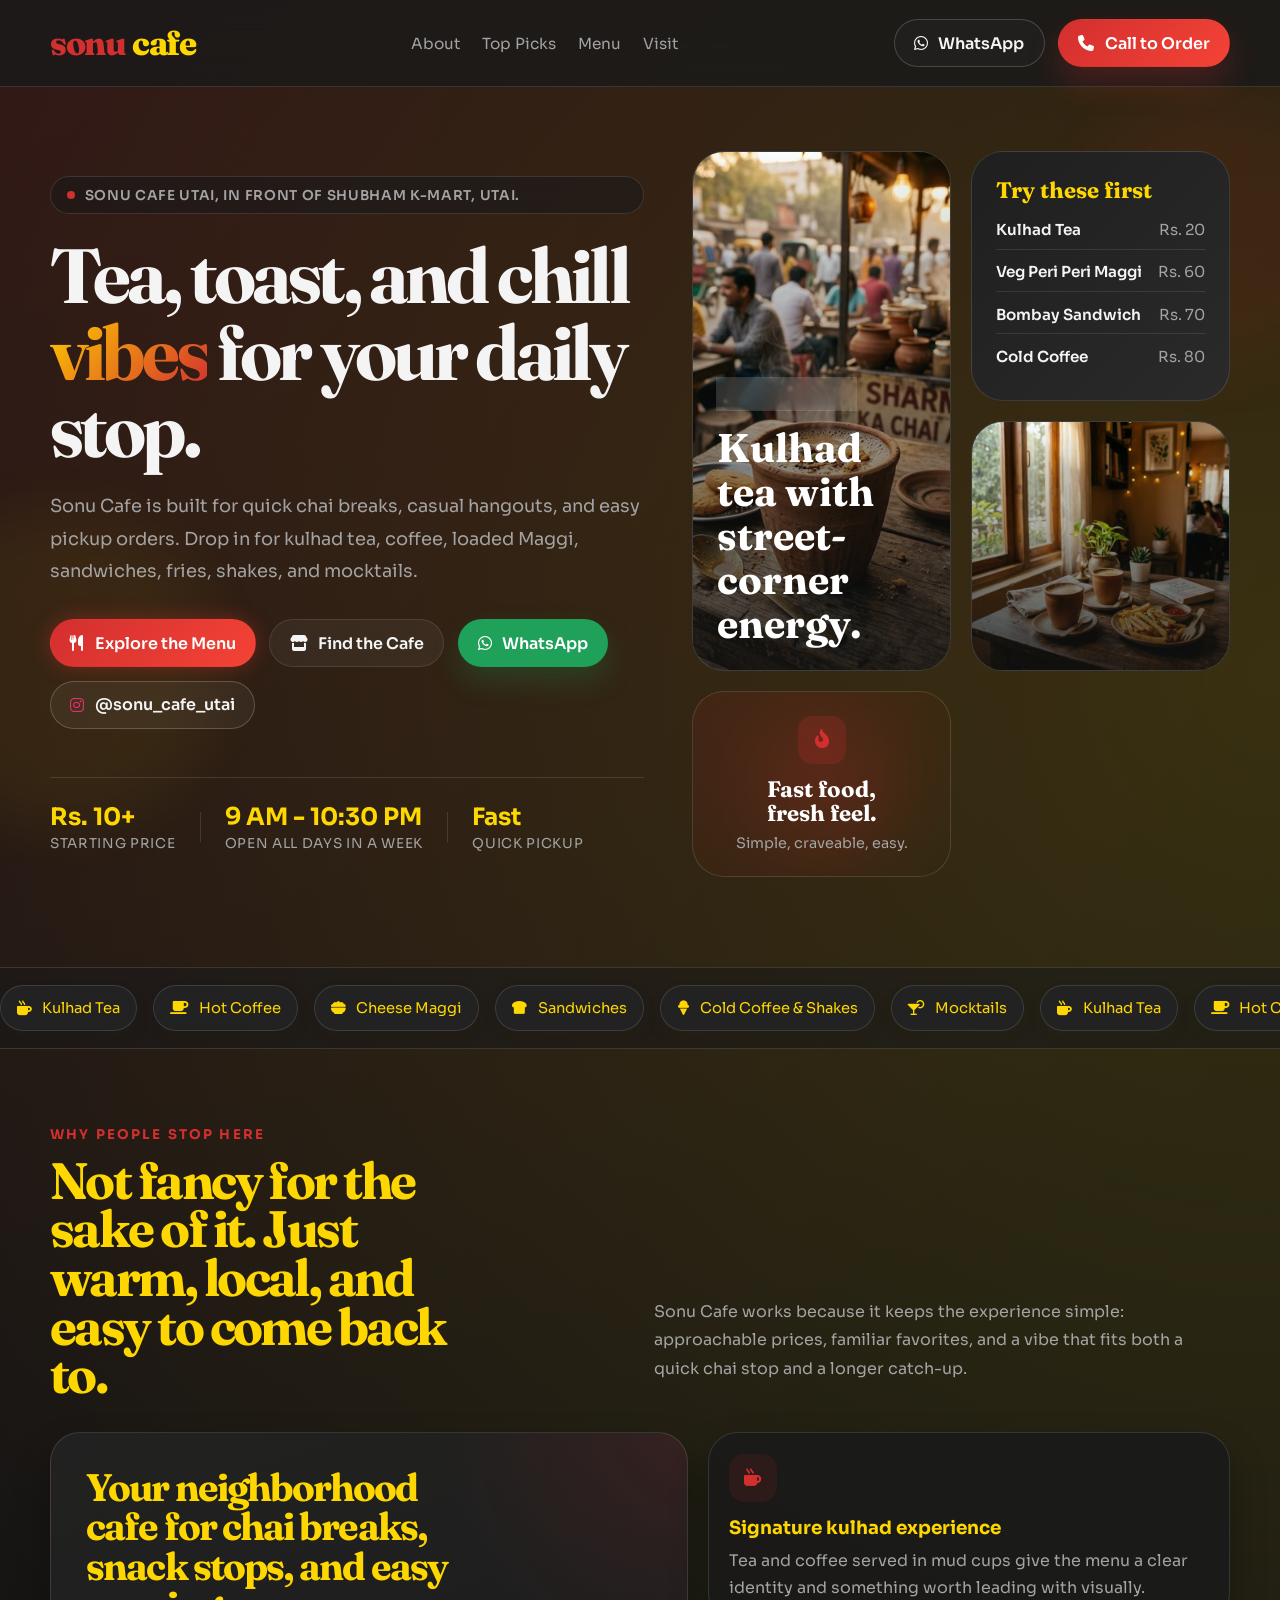
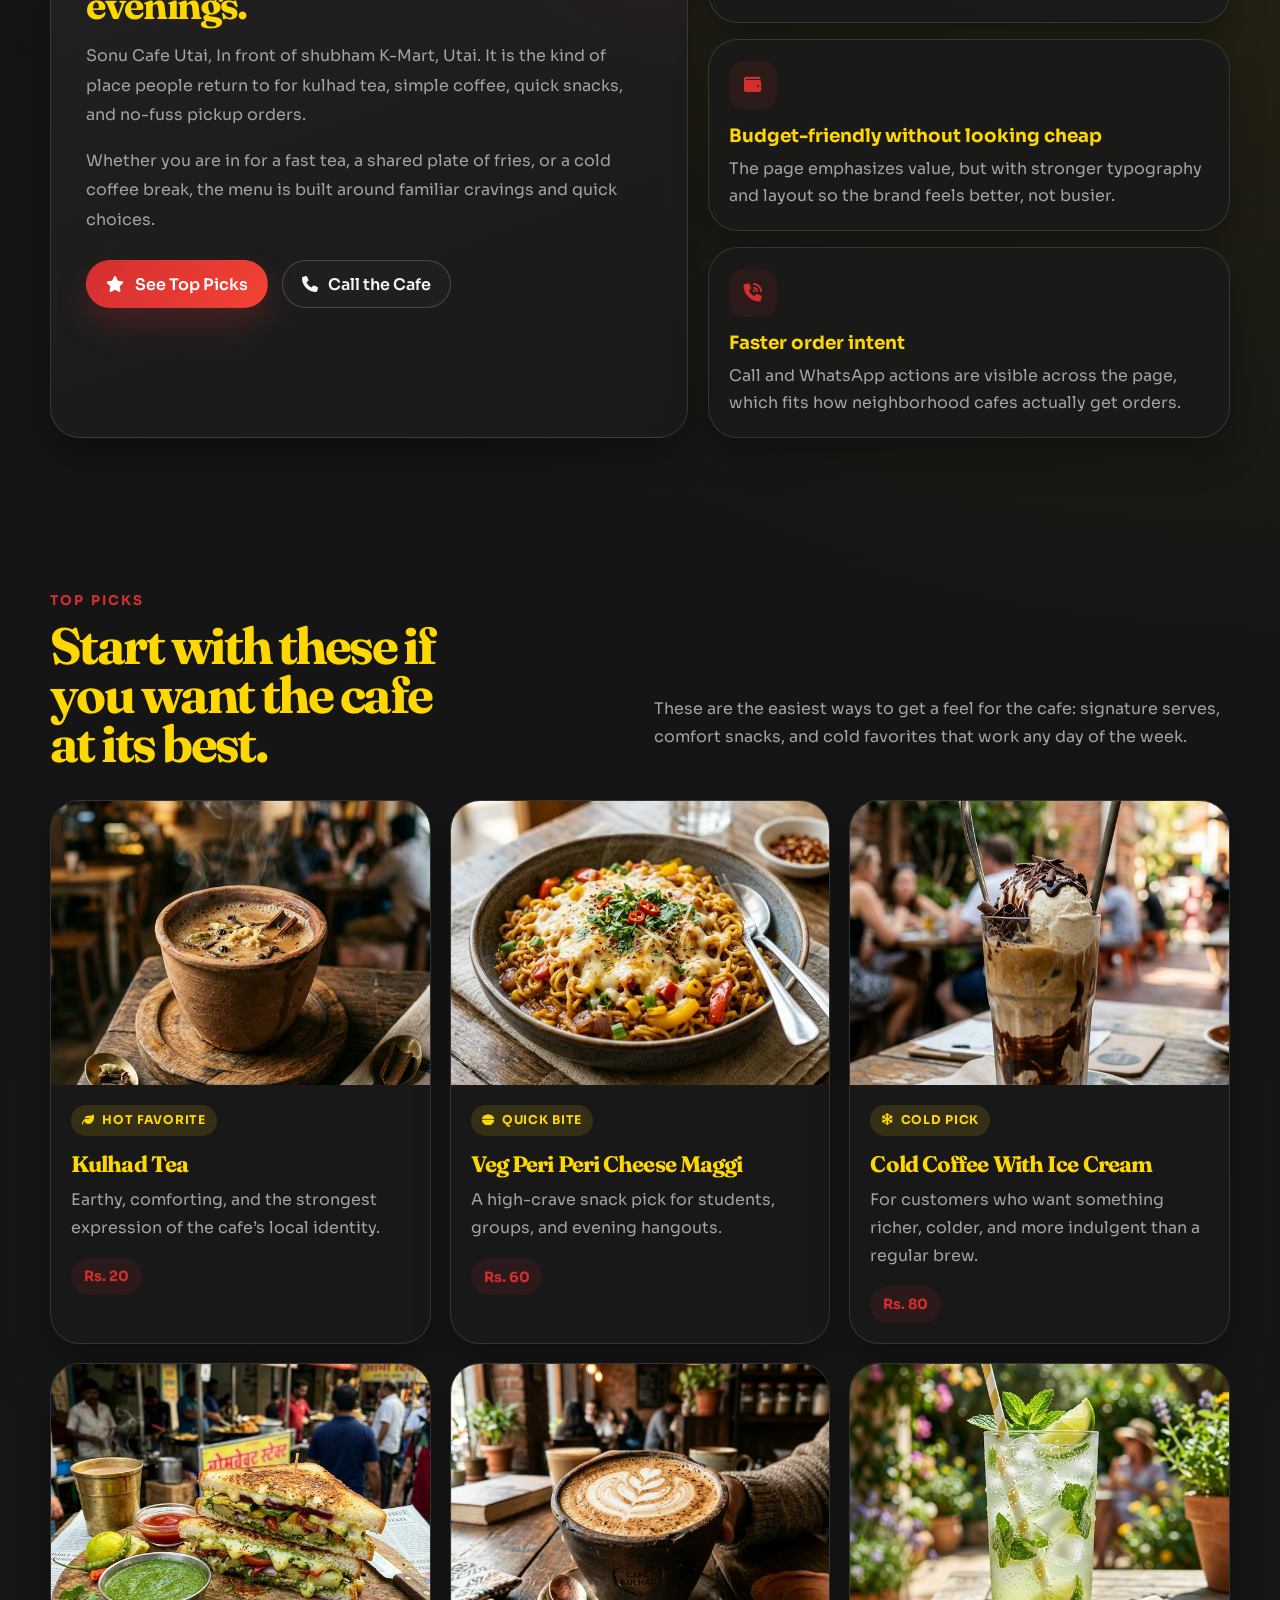
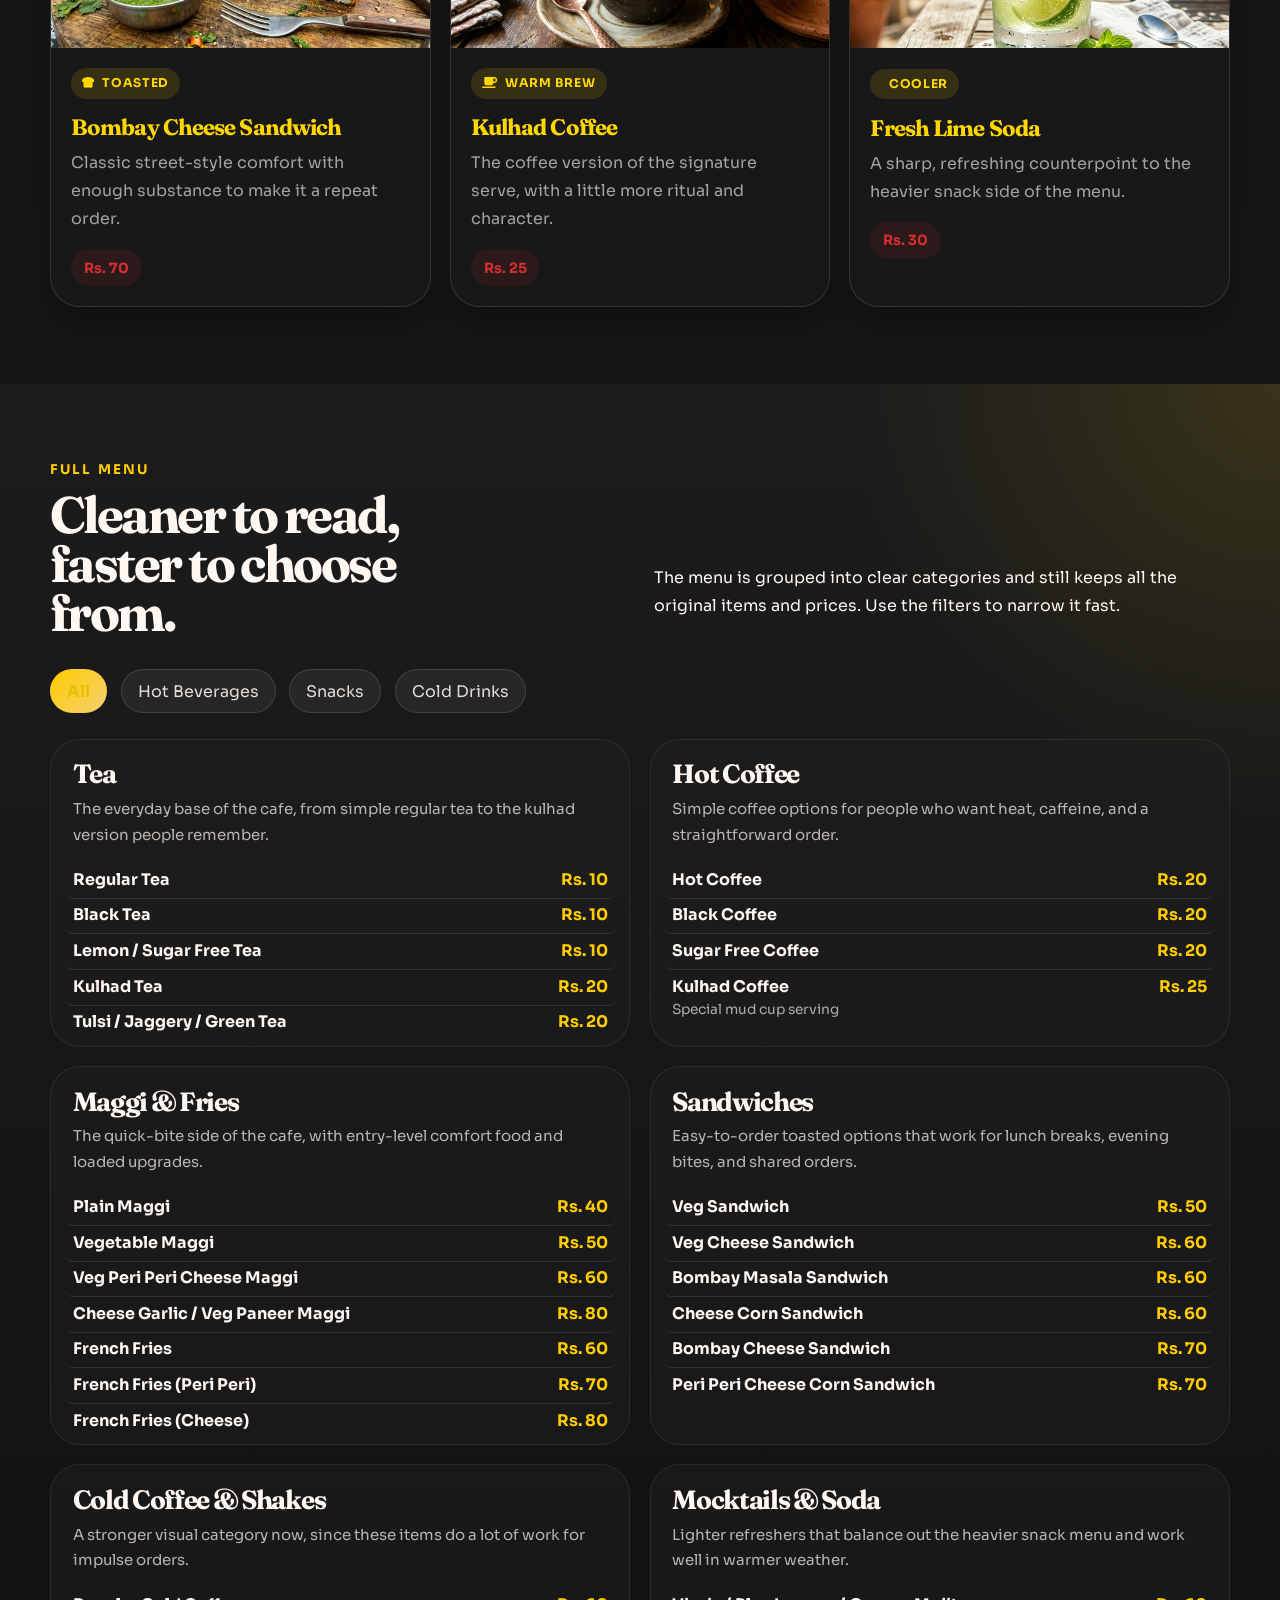
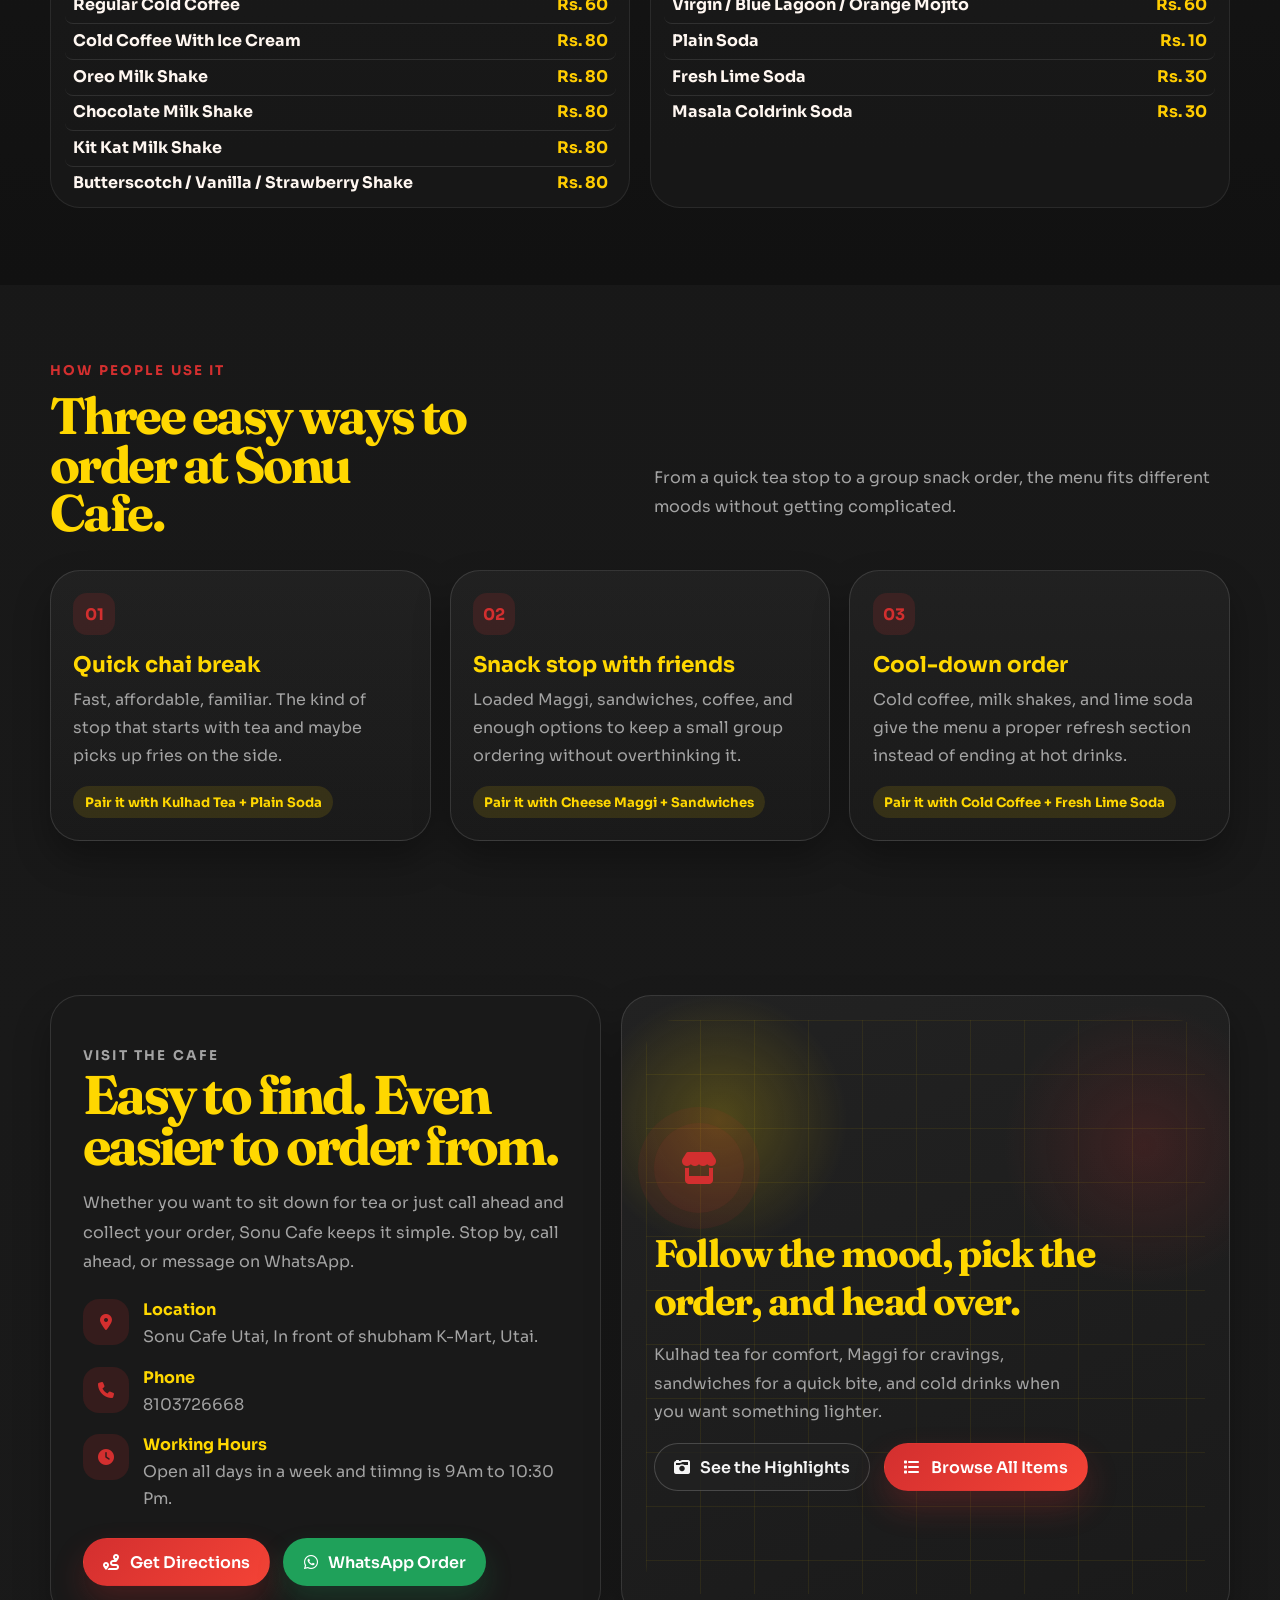
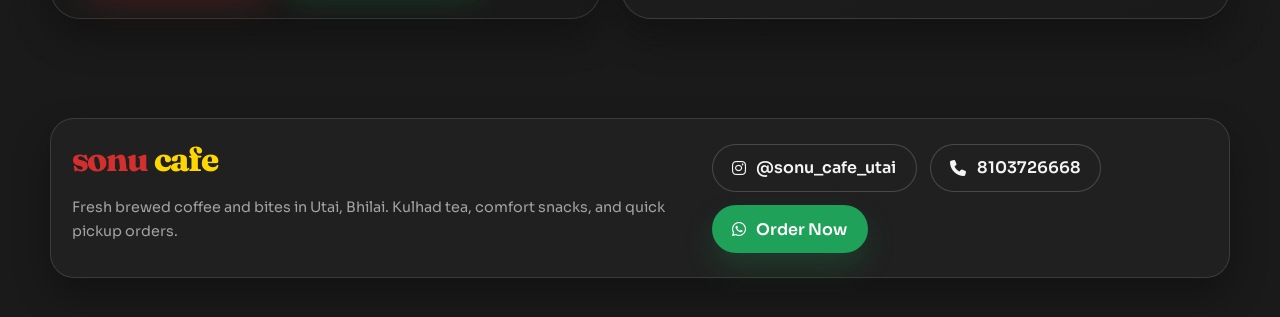
==== index.html @ d339d45e "Add files via upload" ====
<!DOCTYPE html>
<html lang="en">

<head>
    <meta charset="UTF-8">
    <meta name="viewport" content="width=device-width, initial-scale=1.0">
    <title>Sonu Cafe | Kulhad Tea, Coffee & Bites in Utai, Bhilai</title>
    <meta name="description"
        content="Sonu Cafe is a colorful local hangout in Utai, Bhilai for kulhad tea, coffee, Maggi, sandwiches, fries, shakes, mocktails, and quick pickup orders.">
    <link rel="preconnect" href="https://fonts.googleapis.com">
    <link rel="preconnect" href="https://fonts.gstatic.com" crossorigin>
    <link rel="stylesheet" href="https://cdnjs.cloudflare.com/ajax/libs/font-awesome/6.4.0/css/all.min.css">
    <link
        href="https://fonts.googleapis.com/css2?family=Fraunces:wght@600;700;800&family=Sora:wght@400;500;600;700&display=swap"
        rel="stylesheet">
    <link rel="stylesheet" href="style.css">
</head>

<body>
    <header class="site-header">
        <div class="container header-row">
            <a href="#home" class="brand" aria-label="Sonu Cafe home">
                <span class="brand-mark">sonu</span><span class="brand-accent">cafe</span>
            </a>

            <nav class="desktop-nav" aria-label="Primary">
                <a href="#about">About</a>
                <a href="#favorites">Top Picks</a>
                <a href="#menu">Menu</a>
                <a href="#visit">Visit</a>
            </nav>

            <div class="header-actions">
                <a class="button button-secondary"
                    href="https://wa.me/918103726668?text=Hello%20Sonu%20Cafe!%20I%20would%20like%20to%20order..."
                    target="_blank" rel="noopener noreferrer">
                    <i class="fa-brands fa-whatsapp"></i> WhatsApp
                </a>
                <a class="button button-primary" href="tel:+918103726668">
                    <i class="fa-solid fa-phone"></i> Call to Order
                </a>
            </div>

            <button class="menu-toggle" id="menu-toggle" type="button" aria-expanded="false" aria-controls="mobile-menu"
                aria-label="Toggle navigation">
                <i class="fa-solid fa-bars"></i>
            </button>
        </div>

        <div class="container mobile-menu" id="mobile-menu" hidden>
            <div class="mobile-menu-panel">
                <nav aria-label="Mobile">
                    <a href="#about">About</a>
                    <a href="#favorites">Top Picks</a>
                    <a href="#menu">Menu</a>
                    <a href="#visit">Visit</a>
                    <a href="https://instagram.com/sonu_cafe_utai" target="_blank" rel="noopener noreferrer"><i class="fa-brands fa-instagram"></i> @sonu_cafe_utai</a>
                    <a href="https://wa.me/918103726668?text=Hello%20Sonu%20Cafe!%20I%20would%20like%20to%20order..."
                        target="_blank" rel="noopener noreferrer">Order on WhatsApp</a>
                    <a href="tel:+918103726668">Call 8103726668</a>
                </nav>
            </div>
        </div>
    </header>

    <main id="home">
        <section class="hero">
            <div class="container hero-grid">
                <div class="hero-content" data-reveal>
                    <div class="hero-badge">
                        <span class="pulse-dot"></span>
                        Sonu Cafe Utai, In front of shubham K-Mart, Utai.
                    </div>
                    <h1 class="hero-title">Tea, toast, and chill <span class="text-gradient">vibes</span> for your daily stop.</h1>
                    <p class="lead">
                        Sonu Cafe is built for quick chai breaks, casual hangouts, and easy pickup orders. Drop in for
                        kulhad tea, coffee, loaded Maggi, sandwiches, fries, shakes, and mocktails.
                    </p>

                    <div class="hero-actions">
                        <a class="button button-glow button-primary" href="#menu">
                            <i class="fa-solid fa-utensils"></i> Explore the Menu
                        </a>
                        <a class="button button-glass" href="#visit">
                            <i class="fa-solid fa-store"></i> Find the Cafe
                        </a>
                        <a class="button button-whatsapp"
                            href="https://wa.me/918103726668?text=Hello%20Sonu%20Cafe!%20I%20would%20like%20to%20order..."
                            target="_blank" rel="noopener noreferrer">
                            <i class="fa-brands fa-whatsapp"></i> WhatsApp
                        </a>
                        <a class="button button-glass" style="border-color: rgba(255,255,255,0.2)"
                            href="https://instagram.com/sonu_cafe_utai"
                            target="_blank" rel="noopener noreferrer">
                            <i class="fa-brands fa-instagram" style="color: #E1306C"></i> @sonu_cafe_utai
                        </a>
                    </div>

                    <div class="hero-stats">
                        <div class="stat-item">
                            <strong class="stat-value">Rs. 10+</strong>
                            <span class="stat-label">Starting Price</span>
                        </div>
                        <div class="stat-divider"></div>
                        <div class="stat-item">
                            <strong class="stat-value">9 AM - 10:30 PM</strong>
                            <span class="stat-label">Open all days in a week</span>
                        </div>
                        <div class="stat-divider"></div>
                        <div class="stat-item">
                            <strong class="stat-value">Fast</strong>
                            <span class="stat-label">Quick Pickup</span>
                        </div>
                    </div>
                </div>

                <div class="hero-bento" data-reveal>
                    <article class="bento-card bento-main">
                        <div class="bento-bg" style="background-image: url('images/hero-kulhad-tea.png');"></div>
                        <div class="bento-overlay"></div>
                        <div class="bento-content">
                            <div class="glass-pill">
                                <i class="fa-solid fa-mug-hot"></i> Signature
                            </div>
                            <h2>Kulhad tea with street-corner energy.</h2>
                        </div>
                    </article>

                    <article class="bento-card bento-list">
                        <h3>Try these first</h3>
                        <ul class="sleek-list">
                            <li><strong>Kulhad Tea</strong><span>Rs. 20</span></li>
                            <li><strong>Veg Peri Peri Maggi</strong><span>Rs. 60</span></li>
                            <li><strong>Bombay Sandwich</strong><span>Rs. 70</span></li>
                            <li><strong>Cold Coffee</strong><span>Rs. 80</span></li>
                        </ul>
                    </article>
                    
                    <article class="bento-card bento-photo">
                        <div class="bento-bg" style="background-image: url('images/hero-mini-photo.png');"></div>
                        <div class="bento-overlay"></div>
                    </article>

                    <article class="bento-card bento-spotlight">
                        <div class="spotlight-blur"></div>
                        <span class="spotlight-icon-new"><i class="fa-solid fa-fire-flame-curved"></i></span>
                        <h3>Fast food,<br>fresh feel.</h3>
                        <p>Simple, craveable, easy.</p>
                    </article>
                </div>
            </div>
        </section>

        <section class="ticker" aria-label="Menu highlights">
            <div class="ticker-track">
                <span class="ticker-chip"><i class="fa-solid fa-mug-hot"></i> Kulhad Tea</span>
                <span class="ticker-chip"><i class="fa-solid fa-mug-saucer"></i> Hot Coffee</span>
                <span class="ticker-chip"><i class="fa-solid fa-bowl-food"></i> Cheese Maggi</span>
                <span class="ticker-chip"><i class="fa-solid fa-bread-slice"></i> Sandwiches</span>
                <span class="ticker-chip"><i class="fa-solid fa-ice-cream"></i> Cold Coffee & Shakes</span>
                <span class="ticker-chip"><i class="fa-solid fa-martini-glass-citrus"></i> Mocktails</span>
                <span class="ticker-chip"><i class="fa-solid fa-mug-hot"></i> Kulhad Tea</span>
                <span class="ticker-chip"><i class="fa-solid fa-mug-saucer"></i> Hot Coffee</span>
                <span class="ticker-chip"><i class="fa-solid fa-bowl-food"></i> Cheese Maggi</span>
                <span class="ticker-chip"><i class="fa-solid fa-bread-slice"></i> Sandwiches</span>
                <span class="ticker-chip"><i class="fa-solid fa-ice-cream"></i> Cold Coffee & Shakes</span>
                <span class="ticker-chip"><i class="fa-solid fa-martini-glass-citrus"></i> Mocktails</span>
            </div>
        </section>

        <section class="section" id="about">
            <div class="container">
                <div class="section-head" data-reveal>
                    <div>
                        <p class="section-kicker">Why People Stop Here</p>
                        <h2 class="section-title">Not fancy for the sake of it. Just warm, local, and easy to come back
                            to.</h2>
                    </div>
                    <p class="section-copy">
                        Sonu Cafe works because it keeps the experience simple: approachable prices, familiar favorites,
                        and a vibe that fits both a quick chai stop and a longer catch-up.
                    </p>
                </div>

                <div class="story-grid">
                    <article class="story-panel" data-reveal>
                        <h3>Your neighborhood cafe for chai breaks, snack stops, and easy evenings.</h3>
                        <p>
                            Sonu Cafe Utai, In front of shubham K-Mart, Utai. It is
                            the kind of place people return to for kulhad tea, simple coffee, quick snacks, and no-fuss
                            pickup orders.
                        </p>
                        <p>
                            Whether you are in for a fast tea, a shared plate of fries, or a cold coffee break, the menu
                            is built around familiar cravings and quick choices.
                        </p>
                        <div class="story-actions">
                            <a class="button button-primary" href="#favorites">
                                <i class="fa-solid fa-star"></i> See Top Picks
                            </a>
                            <a class="button button-secondary" href="tel:+918103726668">
                                <i class="fa-solid fa-phone"></i> Call the Cafe
                            </a>
                        </div>
                    </article>

                    <div class="features-grid">
                        <article class="feature-tile" data-reveal>
                            <i class="fa-solid fa-mug-hot"></i>
                            <h3>Signature kulhad experience</h3>
                            <p>Tea and coffee served in mud cups give the menu a clear identity and something worth
                                leading with visually.</p>
                        </article>
                        <article class="feature-tile" data-reveal>
                            <i class="fa-solid fa-wallet"></i>
                            <h3>Budget-friendly without looking cheap</h3>
                            <p>The page emphasizes value, but with stronger typography and layout so the brand feels
                                better, not busier.</p>
                        </article>
                        <article class="feature-tile" data-reveal>
                            <i class="fa-solid fa-phone-volume"></i>
                            <h3>Faster order intent</h3>
                            <p>Call and WhatsApp actions are visible across the page, which fits how neighborhood cafes
                                actually get orders.</p>
                        </article>
                    </div>
                </div>
            </div>
        </section>

        <section class="section" id="favorites">
            <div class="container">
                <div class="section-head" data-reveal>
                    <div>
                        <p class="section-kicker">Top Picks</p>
                        <h2 class="section-title">Start with these if you want the cafe at its best.</h2>
                    </div>
                    <p class="section-copy">
                        These are the easiest ways to get a feel for the cafe: signature serves, comfort snacks, and
                        cold favorites that work any day of the week.
                    </p>
                </div>

                <div class="signature-grid">
                    <article class="featured-item" data-reveal>
                        <div class="featured-media" style="background-image: url('images/kulhad-tea.png');"></div>
                        <div class="featured-body">
                            <span class="featured-tag"><i class="fa-solid fa-leaf"></i> Hot Favorite</span>
                            <h3>Kulhad Tea</h3>
                            <p>Earthy, comforting, and the strongest expression of the cafe’s local identity.</p>
                            <span class="featured-price">Rs. 20</span>
                        </div>
                    </article>

                    <article class="featured-item" data-reveal>
                        <div class="featured-media" style="background-image: url('images/cheese-maggi.png');"></div>
                        <div class="featured-body">
                            <span class="featured-tag"><i class="fa-solid fa-bowl-food"></i> Quick Bite</span>
                            <h3>Veg Peri Peri Cheese Maggi</h3>
                            <p>A high-crave snack pick for students, groups, and evening hangouts.</p>
                            <span class="featured-price">Rs. 60</span>
                        </div>
                    </article>

                    <article class="featured-item" data-reveal>
                        <div class="featured-media" style="background-image: url('images/cold-coffee.png');"></div>
                        <div class="featured-body">
                            <span class="featured-tag"><i class="fa-solid fa-snowflake"></i> Cold Pick</span>
                            <h3>Cold Coffee With Ice Cream</h3>
                            <p>For customers who want something richer, colder, and more indulgent than a regular brew.
                            </p>
                            <span class="featured-price">Rs. 80</span>
                        </div>
                    </article>

                    <article class="featured-item" data-reveal>
                        <div class="featured-media" style="background-image: url('images/bombay-sandwich.png');">
                        </div>
                        <div class="featured-body">
                            <span class="featured-tag"><i class="fa-solid fa-bread-slice"></i> Toasted</span>
                            <h3>Bombay Cheese Sandwich</h3>
                            <p>Classic street-style comfort with enough substance to make it a repeat order.</p>
                            <span class="featured-price">Rs. 70</span>
                        </div>
                    </article>

                    <article class="featured-item" data-reveal>
                        <div class="featured-media" style="background-image: url('images/kulhad-coffee.png');"></div>
                        <div class="featured-body">
                            <span class="featured-tag"><i class="fa-solid fa-mug-saucer"></i> Warm Brew</span>
                            <h3>Kulhad Coffee</h3>
                            <p>The coffee version of the signature serve, with a little more ritual and character.</p>
                            <span class="featured-price">Rs. 25</span>
                        </div>
                    </article>

                    <article class="featured-item" data-reveal>
                        <div class="featured-media" style="background-image: url('images/fresh-lime-soda.png');"></div>
                        <div class="featured-body">
                            <span class="featured-tag"><i class="fa-solid fa-citrus"></i> Cooler</span>
                            <h3>Fresh Lime Soda</h3>
                            <p>A sharp, refreshing counterpoint to the heavier snack side of the menu.</p>
                            <span class="featured-price">Rs. 30</span>
                        </div>
                    </article>
                </div>
            </div>
        </section>

        <section class="section menu-section" id="menu">
            <div class="container">
                <div class="section-head" data-reveal>
                    <div>
                        <p class="section-kicker">Full Menu</p>
                        <h2 class="section-title">Cleaner to read, faster to choose from.</h2>
                    </div>
                    <p class="section-copy">
                        The menu is grouped into clear categories and still keeps all the original items and prices. Use
                        the filters to narrow it fast.
                    </p>
                </div>

                <div class="filter-row" id="menu-filters" data-reveal>
                    <button class="filter-button is-active" data-filter="all" type="button"
                        aria-pressed="true">All</button>
                    <button class="filter-button" data-filter="hot-beverages" type="button" aria-pressed="false">Hot
                        Beverages</button>
                    <button class="filter-button" data-filter="snacks" type="button"
                        aria-pressed="false">Snacks</button>
                    <button class="filter-button" data-filter="cold-beverages" type="button" aria-pressed="false">Cold
                        Drinks</button>
                </div>

                <div class="menu-grid">
                    <article class="menu-category" data-category="hot-beverages" data-reveal>
                        <h3>Tea</h3>
                        <p class="category-note">The everyday base of the cafe, from simple regular tea to the kulhad
                            version people remember.</p>
                        <ul class="menu-list">
                            <li><span class="menu-item-copy"><strong>Regular Tea</strong></span><em>Rs. 10</em></li>
                            <li><span class="menu-item-copy"><strong>Black Tea</strong></span><em>Rs. 10</em></li>
                            <li><span class="menu-item-copy"><strong>Lemon / Sugar Free Tea</strong></span><em>Rs.
                                    10</em></li>
                            <li><span class="menu-item-copy"><strong>Kulhad Tea</strong></span><em>Rs. 20</em></li>
                            <li><span class="menu-item-copy"><strong>Tulsi / Jaggery / Green Tea</strong></span><em>Rs.
                                    20</em></li>
                        </ul>
                    </article>

                    <article class="menu-category" data-category="hot-beverages" data-reveal>
                        <h3>Hot Coffee</h3>
                        <p class="category-note">Simple coffee options for people who want heat, caffeine, and a
                            straightforward order.</p>
                        <ul class="menu-list">
                            <li><span class="menu-item-copy"><strong>Hot Coffee</strong></span><em>Rs. 20</em></li>
                            <li><span class="menu-item-copy"><strong>Black Coffee</strong></span><em>Rs. 20</em></li>
                            <li><span class="menu-item-copy"><strong>Sugar Free Coffee</strong></span><em>Rs. 20</em>
                            </li>
                            <li>
                                <span class="menu-item-copy">
                                    <strong>Kulhad Coffee</strong>
                                    <span>Special mud cup serving</span>
                                </span>
                                <em>Rs. 25</em>
                            </li>
                        </ul>
                    </article>

                    <article class="menu-category" data-category="snacks" data-reveal>
                        <h3>Maggi & Fries</h3>
                        <p class="category-note">The quick-bite side of the cafe, with entry-level comfort food and
                            loaded upgrades.</p>
                        <ul class="menu-list">
                            <li><span class="menu-item-copy"><strong>Plain Maggi</strong></span><em>Rs. 40</em></li>
                            <li><span class="menu-item-copy"><strong>Vegetable Maggi</strong></span><em>Rs. 50</em></li>
                            <li><span class="menu-item-copy"><strong>Veg Peri Peri Cheese Maggi</strong></span><em>Rs.
                                    60</em></li>
                            <li><span class="menu-item-copy"><strong>Cheese Garlic / Veg Paneer
                                        Maggi</strong></span><em>Rs. 80</em></li>
                            <li><span class="menu-item-copy"><strong>French Fries</strong></span><em>Rs. 60</em></li>
                            <li><span class="menu-item-copy"><strong>French Fries (Peri Peri)</strong></span><em>Rs.
                                    70</em></li>
                            <li><span class="menu-item-copy"><strong>French Fries (Cheese)</strong></span><em>Rs.
                                    80</em></li>
                        </ul>
                    </article>

                    <article class="menu-category" data-category="snacks" data-reveal>
                        <h3>Sandwiches</h3>
                        <p class="category-note">Easy-to-order toasted options that work for lunch breaks, evening
                            bites, and shared orders.</p>
                        <ul class="menu-list">
                            <li><span class="menu-item-copy"><strong>Veg Sandwich</strong></span><em>Rs. 50</em></li>
                            <li><span class="menu-item-copy"><strong>Veg Cheese Sandwich</strong></span><em>Rs. 60</em>
                            </li>
                            <li><span class="menu-item-copy"><strong>Bombay Masala Sandwich</strong></span><em>Rs.
                                    60</em></li>
                            <li><span class="menu-item-copy"><strong>Cheese Corn Sandwich</strong></span><em>Rs. 60</em>
                            </li>
                            <li><span class="menu-item-copy"><strong>Bombay Cheese Sandwich</strong></span><em>Rs.
                                    70</em></li>
                            <li><span class="menu-item-copy"><strong>Peri Peri Cheese Corn
                                        Sandwich</strong></span><em>Rs. 70</em></li>
                        </ul>
                    </article>

                    <article class="menu-category" data-category="cold-beverages" data-reveal>
                        <h3>Cold Coffee & Shakes</h3>
                        <p class="category-note">A stronger visual category now, since these items do a lot of work for
                            impulse orders.</p>
                        <ul class="menu-list">
                            <li><span class="menu-item-copy"><strong>Regular Cold Coffee</strong></span><em>Rs. 60</em>
                            </li>
                            <li><span class="menu-item-copy"><strong>Cold Coffee With Ice Cream</strong></span><em>Rs.
                                    80</em></li>
                            <li><span class="menu-item-copy"><strong>Oreo Milk Shake</strong></span><em>Rs. 80</em></li>
                            <li><span class="menu-item-copy"><strong>Chocolate Milk Shake</strong></span><em>Rs. 80</em>
                            </li>
                            <li><span class="menu-item-copy"><strong>Kit Kat Milk Shake</strong></span><em>Rs. 80</em>
                            </li>
                            <li><span class="menu-item-copy"><strong>Butterscotch / Vanilla / Strawberry
                                        Shake</strong></span><em>Rs. 80</em></li>
                        </ul>
                    </article>

                    <article class="menu-category" data-category="cold-beverages" data-reveal>
                        <h3>Mocktails & Soda</h3>
                        <p class="category-note">Lighter refreshers that balance out the heavier snack menu and work
                            well in warmer weather.</p>
                        <ul class="menu-list">
                            <li><span class="menu-item-copy"><strong>Virgin / Blue Lagoon / Orange
                                        Mojito</strong></span><em>Rs. 60</em></li>
                            <li><span class="menu-item-copy"><strong>Plain Soda</strong></span><em>Rs. 10</em></li>
                            <li><span class="menu-item-copy"><strong>Fresh Lime Soda</strong></span><em>Rs. 30</em></li>
                            <li><span class="menu-item-copy"><strong>Masala Coldrink Soda</strong></span><em>Rs. 30</em>
                            </li>
                        </ul>
                    </article>
                </div>
            </div>
        </section>

        <section class="section">
            <div class="container">
                <div class="section-head" data-reveal>
                    <div>
                        <p class="section-kicker">How People Use It</p>
                        <h2 class="section-title">Three easy ways to order at Sonu Cafe.</h2>
                    </div>
                    <p class="section-copy">
                        From a quick tea stop to a group snack order, the menu fits different moods without getting
                        complicated.
                    </p>
                </div>

                <div class="moods-grid">
                    <article class="mood-card" data-reveal>
                        <span class="mood-number">01</span>
                        <h3>Quick chai break</h3>
                        <p>Fast, affordable, familiar. The kind of stop that starts with tea and maybe picks up fries on
                            the side.</p>
                        <span class="mood-pairing">Pair it with Kulhad Tea + Plain Soda</span>
                    </article>

                    <article class="mood-card" data-reveal>
                        <span class="mood-number">02</span>
                        <h3>Snack stop with friends</h3>
                        <p>Loaded Maggi, sandwiches, coffee, and enough options to keep a small group ordering without
                            overthinking it.</p>
                        <span class="mood-pairing">Pair it with Cheese Maggi + Sandwiches</span>
                    </article>

                    <article class="mood-card" data-reveal>
                        <span class="mood-number">03</span>
                        <h3>Cool-down order</h3>
                        <p>Cold coffee, milk shakes, and lime soda give the menu a proper refresh section instead of
                            ending at hot drinks.</p>
                        <span class="mood-pairing">Pair it with Cold Coffee + Fresh Lime Soda</span>
                    </article>
                </div>
            </div>
        </section>

        <section class="section" id="visit">
            <div class="container visit-grid">
                <article class="visit-card" data-reveal>
                    <p class="section-kicker">Visit the Cafe</p>
                    <h2 class="visit-title">Easy to find. Even easier to order from.</h2>
                    <p>
                        Whether you want to sit down for tea or just call ahead and collect your order, Sonu Cafe keeps
                        it simple. Stop by, call ahead, or message on WhatsApp.
                    </p>

                    <ul class="visit-list">
                        <li>
                            <i class="fa-solid fa-location-dot"></i>
                            <div>
                                <strong>Location</strong>
                                <span>Sonu Cafe Utai, In front of shubham K-Mart, Utai.</span>
                            </div>
                        </li>
                        <li>
                            <i class="fa-solid fa-phone"></i>
                            <div>
                                <strong>Phone</strong>
                                <span><a href="tel:+918103726668">8103726668</a></span>
                            </div>
                        </li>
                        <li>
                            <i class="fa-solid fa-clock"></i>
                            <div>
                                <strong>Working Hours</strong>
                                <span>Open all days in a week and tiimng is 9Am to 10:30 Pm.</span>
                            </div>
                        </li>
                    </ul>

                    <div class="hero-actions" style="margin-top: 1.6rem;">
                        <a class="button button-primary" href="https://maps.google.com/?q=Shubham+K+Mart+Utai+Bhilai"
                            target="_blank" rel="noopener noreferrer">
                            <i class="fa-solid fa-route"></i> Get Directions
                        </a>
                        <a class="button button-whatsapp"
                            href="https://wa.me/918103726668?text=Hello%20Sonu%20Cafe!%20I%20would%20like%20to%20order..."
                            target="_blank" rel="noopener noreferrer">
                            <i class="fa-brands fa-whatsapp"></i> WhatsApp Order
                        </a>
                    </div>
                </article>

                <article class="map-card" data-reveal>
                    <div class="map-card-inner">
                        <span class="map-dot"><i class="fa-solid fa-store"></i></span>
                        <h3>Follow the mood, pick the order, and head over.</h3>
                        <p>
                            Kulhad tea for comfort, Maggi for cravings, sandwiches for a quick bite, and cold drinks
                            when you want something lighter.
                        </p>
                        <div class="footer-actions">
                            <a class="button button-secondary" href="#favorites">
                                <i class="fa-solid fa-camera-retro"></i> See the Highlights
                            </a>
                            <a class="button button-primary" href="#menu">
                                <i class="fa-solid fa-list"></i> Browse All Items
                            </a>
                        </div>
                    </div>
                </article>
            </div>
        </section>
    </main>

    <footer>
        <div class="container footer-bar">
            <div>
                <a href="#home" class="brand" aria-label="Back to top">
                    <span class="brand-mark">sonu</span><span class="brand-accent">cafe</span>
                </a>
                <p class="footer-copy">Fresh brewed coffee and bites in Utai, Bhilai. Kulhad tea, comfort snacks, and
                    quick pickup orders.</p>
            </div>
            <div class="footer-actions">
                <a class="button button-secondary" href="https://instagram.com/sonu_cafe_utai" target="_blank" rel="noopener noreferrer">
                    <i class="fa-brands fa-instagram"></i> @sonu_cafe_utai
                </a>
                <a class="button button-secondary" href="tel:+918103726668">
                    <i class="fa-solid fa-phone"></i> 8103726668
                </a>
                <a class="button button-whatsapp"
                    href="https://wa.me/918103726668?text=Hello%20Sonu%20Cafe!%20I%20would%20like%20to%20order..."
                    target="_blank" rel="noopener noreferrer">
                    <i class="fa-brands fa-whatsapp"></i> Order Now
                </a>
            </div>
        </div>
    </footer>

    <script>
        const menuToggle = document.getElementById("menu-toggle");
        const mobileMenu = document.getElementById("mobile-menu");
        const mobileLinks = mobileMenu.querySelectorAll("a");

        const setMenuState = (isOpen) => {
            mobileMenu.hidden = !isOpen;
            mobileMenu.classList.toggle("is-open", isOpen);
            menuToggle.setAttribute("aria-expanded", String(isOpen));
            menuToggle.innerHTML = isOpen
                ? '<i class="fa-solid fa-xmark"></i>'
                : '<i class="fa-solid fa-bars"></i>';
        };

        menuToggle.addEventListener("click", () => {
            const nextState = menuToggle.getAttribute("aria-expanded") !== "true";
            setMenuState(nextState);
        });

        mobileLinks.forEach((link) => {
            link.addEventListener("click", () => setMenuState(false));
        });

        const filterButtons = document.querySelectorAll(".filter-button");
        const categories = document.querySelectorAll(".menu-category");

        filterButtons.forEach((button) => {
            button.addEventListener("click", () => {
                const filter = button.dataset.filter;

                filterButtons.forEach((item) => {
                    const active = item === button;
                    item.classList.toggle("is-active", active);
                    item.setAttribute("aria-pressed", String(active));
                });

                categories.forEach((category) => {
                    const visible = filter === "all" || category.dataset.category === filter;
                    category.hidden = !visible;
                });
            });
        });

        const revealItems = document.querySelectorAll("[data-reveal]");

        if ("IntersectionObserver" in window) {
            const observer = new IntersectionObserver((entries) => {
                entries.forEach((entry) => {
                    if (entry.isIntersecting) {
                        entry.target.classList.add("is-visible");
                        observer.unobserve(entry.target);
                    }
                });
            }, {
                threshold: 0.14
            });

            revealItems.forEach((item) => observer.observe(item));
        } else {
            revealItems.forEach((item) => item.classList.add("is-visible"));
        }
    </script>
</body>

</html>
---- style.css ----
:root {
    --cream: #121212;
    --cream-strong: #1a1a1a;
    --paper: rgba(26, 26, 26, 0.88);
    --paper-strong: #222222;
    --ink: #f4f4f4;
    --muted: #a3a3a3;
    --coffee: #ffd700;
    --coffee-deep: #e5c100;
    --terracotta: #d32f2f;
    --tomato: #f44336;
    --saffron: #ffcc00;
    --olive: #ffd700;
    --olive-soft: #332b00;
    --line: rgba(255, 255, 255, 0.12);
    --line-strong: rgba(255, 255, 255, 0.18);
    --card-shadow: 0 24px 60px rgba(0, 0, 0, 0.5);
    --soft-shadow: 0 18px 36px rgba(0, 0, 0, 0.3);
    --max-width: 1180px;
    --transition: 180ms ease;
}

* {
    box-sizing: border-box;
}

html {
    scroll-behavior: smooth;
}

body {
    margin: 0;
    min-height: 100vh;
    font-family: "Sora", sans-serif;
    color: var(--ink);
    background:
        radial-gradient(circle at 0% 0%, rgba(211, 47, 47, 0.15), transparent 24%),
        radial-gradient(circle at 100% 10%, rgba(255, 215, 0, 0.15), transparent 26%),
        linear-gradient(180deg, #121212 0%, #151515 36%, #1a1a1a 100%);
}

body::before,
body::after {
    content: "";
    position: fixed;
    z-index: -1;
    border-radius: 999px;
    filter: blur(30px);
    opacity: 0.4;
    pointer-events: none;
}

body::before {
    width: 280px;
    height: 280px;
    top: 10%;
    right: -80px;
    background: rgba(211, 47, 47, 0.20);
}

body::after {
    width: 320px;
    height: 320px;
    bottom: 8%;
    left: -100px;
    background: rgba(255, 215, 0, 0.15);
}

img {
    display: block;
    max-width: 100%;
}

a {
    color: inherit;
    text-decoration: none;
}

button,
input {
    font: inherit;
}

button {
    cursor: pointer;
}

.container {
    width: min(var(--max-width), calc(100% - 2rem));
    margin: 0 auto;
}

.section {
    padding: clamp(4.5rem, 6vw, 7rem) 0;
}

.site-header {
    position: sticky;
    top: 0;
    z-index: 20;
    backdrop-filter: blur(16px);
    background: rgba(26, 26, 26, 0.82);
    border-bottom: 1px solid var(--line);
}

.header-row {
    display: flex;
    align-items: center;
    justify-content: space-between;
    gap: 1rem;
    min-height: 86px;
}

.brand {
    display: inline-flex;
    align-items: center;
    gap: 0.4rem;
    font-family: "Fraunces", serif;
    font-size: clamp(1.7rem, 3vw, 2.1rem);
    font-weight: 800;
    letter-spacing: -0.04em;
    transition: transform 300ms cubic-bezier(0.34, 1.56, 0.64, 1);
}

.brand:hover {
    transform: scale(1.04) rotate(-1deg);
}

.brand-mark {
    color: var(--terracotta);
}

.brand-accent {
    color: var(--olive);
}

.desktop-nav,
.header-actions,
.hero-actions,
.hero-facts,
.filter-row,
.footer-actions {
    display: flex;
    align-items: center;
    gap: 0.85rem;
    flex-wrap: wrap;
}

.desktop-nav {
    gap: 1.35rem;
}

.desktop-nav a,
.mobile-menu a {
    color: var(--muted);
    font-size: 0.96rem;
    transition: color var(--transition);
    position: relative;
    text-decoration: none;
}

.desktop-nav a::after {
    content: '';
    position: absolute;
    bottom: -4px;
    left: 0;
    width: 0%;
    height: 2px;
    background: var(--terracotta);
    transition: width 300ms cubic-bezier(0.25, 1, 0.5, 1);
    border-radius: 2px;
}

.desktop-nav a:hover::after {
    width: 100%;
}

.desktop-nav a:hover,
.mobile-menu a:hover {
    color: var(--ink);
}

.menu-toggle {
    display: none;
    width: 48px;
    height: 48px;
    align-items: center;
    justify-content: center;
    border-radius: 50%;
    border: 1px solid var(--line-strong);
    background: var(--paper-strong);
    color: var(--ink);
}

.button {
    display: inline-flex;
    align-items: center;
    justify-content: center;
    gap: 0.65rem;
    min-height: 48px;
    padding: 0 1.2rem;
    border-radius: 999px;
    border: 1px solid transparent;
    font-weight: 600;
    transition:
        transform var(--transition),
        background-color var(--transition),
        border-color var(--transition),
        color var(--transition),
        box-shadow var(--transition);
}

.button:hover {
    transform: translateY(-2px);
    box-shadow: 0 8px 24px rgba(66, 38, 25, 0.12);
}

.button-primary {
    background: linear-gradient(135deg, var(--terracotta), var(--tomato));
    color: #ffffff;
    box-shadow: 0 16px 32px rgba(211, 47, 47, 0.24);
    position: relative;
    overflow: hidden;
    z-index: 1;
}

.button-primary::before {
    content: '';
    position: absolute;
    top: 0;
    left: -100%;
    width: 100%;
    height: 100%;
    background: linear-gradient(90deg, transparent, rgba(255, 255, 255, 0.3), transparent);
    transition: left 500ms ease;
    z-index: -1;
}

.button-primary:hover::before {
    left: 100%;
}

.button-primary:hover {
    box-shadow: 0 20px 40px rgba(211, 47, 47, 0.35);
}

.button-secondary {
    background: rgba(34, 34, 34, 0.76);
    border-color: var(--line-strong);
    color: var(--ink);
}

.button-secondary:hover {
    background: #1a1a1a;
    border-color: var(--terracotta);
    color: var(--terracotta);
}

.button-whatsapp {
    background: #1fa15a;
    color: white;
    box-shadow: 0 14px 28px rgba(31, 161, 90, 0.22);
    position: relative;
    overflow: hidden;
    z-index: 1;
}

.button-whatsapp::before {
    content: '';
    position: absolute;
    top: 0;
    left: -100%;
    width: 100%;
    height: 100%;
    background: linear-gradient(90deg, transparent, rgba(255, 255, 255, 0.35), transparent);
    transition: left 500ms ease;
    z-index: -1;
}

.button-whatsapp:hover::before {
    left: 100%;
}

.button-whatsapp:hover {
    box-shadow: 0 18px 36px rgba(31, 161, 90, 0.35);
}

.mobile-menu {
    display: none;
    padding: 0 0 1.2rem;
}

.mobile-menu.is-open {
    display: block;
}

.mobile-menu-panel {
    background: var(--paper);
    border: 1px solid var(--line);
    border-radius: 24px;
    box-shadow: var(--soft-shadow);
    padding: 1rem;
}

.mobile-menu nav {
    display: grid;
    gap: 0.9rem;
}

.hero {
    padding: clamp(3rem, 5vw, 4rem) 0 clamp(4rem, 7vw, 6.5rem);
}

.hero-grid {
    display: grid;
    grid-template-columns: minmax(0, 1.05fr) minmax(320px, 0.95fr);
    gap: clamp(1.5rem, 4vw, 3rem);
    align-items: center;
}

/* Hero Content Styles */
.hero-content {
    display: flex;
    flex-direction: column;
    justify-content: center;
}
.hero-badge {
    display: inline-flex;
    align-items: center;
    gap: 0.6rem;
    margin-bottom: 1.5rem;
    padding: 0.6rem 1rem;
    border-radius: 999px;
    background: rgba(26, 26, 26, 0.6);
    border: 1px solid var(--line);
    color: var(--muted);
    font-size: 0.85rem;
    font-weight: 600;
    text-transform: uppercase;
    letter-spacing: 0.05em;
    backdrop-filter: blur(8px);
}
.pulse-dot {
    width: 8px;
    height: 8px;
    background-color: var(--terracotta);
    border-radius: 50%;
    box-shadow: 0 0 0 0 rgba(211, 47, 47, 0.7);
    animation: pulse 2s infinite;
}
@keyframes pulse {
    0% { transform: scale(0.95); box-shadow: 0 0 0 0 rgba(211, 47, 47, 0.7); }
    70% { transform: scale(1); box-shadow: 0 0 0 10px rgba(211, 47, 47, 0); }
    100% { transform: scale(0.95); box-shadow: 0 0 0 0 rgba(211, 47, 47, 0); }
}

.section-title,
.menu-category h3,
.visit-title {
    margin: 0;
    font-family: "Fraunces", serif;
    letter-spacing: -0.05em;
    line-height: 0.95;
}

.hero-title {
    margin: 0;
    font-family: "Fraunces", serif;
    letter-spacing: -0.05em;
    line-height: 1;
    font-size: clamp(2.8rem, 6vw, 5.2rem);
    color: var(--ink);
}
.text-gradient {
    background: linear-gradient(135deg, var(--saffron), var(--terracotta));
    -webkit-background-clip: text;
    background-clip: text;
    -webkit-text-fill-color: transparent;
    display: inline-block;
}

.hero p.lead {
    max-width: 56ch;
    margin: 1.35rem 0 0;
    color: var(--muted);
    font-size: clamp(1rem, 2vw, 1.12rem);
    line-height: 1.8;
}

.hero-actions {
    margin-top: 2rem;
}

.button-glow {
    box-shadow: 0 0 20px rgba(211, 47, 47, 0.4);
}
.button-glow:hover {
    box-shadow: 0 0 30px rgba(211, 47, 47, 0.6);
}
.button-glass {
    background: rgba(255, 255, 255, 0.05);
    border: 1px solid rgba(255, 255, 255, 0.1);
    color: var(--ink);
    backdrop-filter: blur(10px);
}
.button-glass:hover {
    background: rgba(255, 255, 255, 0.1);
    border-color: var(--olive);
    color: var(--olive);
}

.hero-stats {
    display: flex;
    align-items: center;
    gap: 1.5rem;
    margin-top: 3rem;
    padding-top: 1.5rem;
    border-top: 1px solid var(--line);
    flex-wrap: wrap;
}
.stat-divider {
    width: 1px;
    height: 30px;
    background: var(--line);
}
.stat-item {
    display: flex;
    flex-direction: column;
    gap: 0.2rem;
}
.stat-value {
    color: var(--coffee);
    font-size: 1.5rem;
    font-weight: 700;
}
.stat-label {
    color: var(--muted);
    font-size: 0.85rem;
    text-transform: uppercase;
    letter-spacing: 0.05em;
}

/* Bento Grid System */
.hero-bento {
    display: grid;
    grid-template-columns: repeat(2, 1fr);
    grid-template-rows: repeat(2, 1fr);
    gap: 1.25rem;
    min-height: 640px;
    position: relative;
    z-index: 1;
}

.bento-card {
    position: relative;
    border-radius: 32px;
    overflow: hidden;
    background: var(--paper-strong);
    border: 1px solid var(--line);
    display: flex;
    flex-direction: column;
    justify-content: flex-end;
    padding: 1.5rem;
    transition: transform 350ms cubic-bezier(0.16, 1, 0.3, 1), box-shadow 350ms ease, border-color 350ms ease;
}

.bento-card:hover {
    transform: translateY(-6px);
    box-shadow: 0 24px 48px rgba(0, 0, 0, 0.4);
    border-color: rgba(255, 215, 0, 0.3);
    z-index: 5;
}

.bento-bg {
    position: absolute;
    inset: 0;
    background-size: cover;
    background-position: center;
    z-index: 0;
    transition: transform 500ms ease;
}

.bento-overlay {
    position: absolute;
    inset: 0;
    background: linear-gradient(180deg, rgba(18, 18, 18, 0) 0%, rgba(18, 18, 18, 0.8) 100%);
    z-index: 1;
}

.bento-content {
    position: relative;
    z-index: 2;
}

.bento-main {
    grid-column: span 1;
    grid-row: span 2;
    min-height: 100%;
}

.bento-main:hover .bento-bg {
    transform: scale(1.05);
}

.bento-main h2 {
    font-family: "Fraunces", serif;
    font-size: clamp(2rem, 4vw, 2.5rem);
    line-height: 1.1;
    margin: 0.5rem 0 0;
    color: white;
}

.glass-pill {
    display: inline-flex;
    align-items: center;
    gap: 0.5rem;
    padding: 0.45rem 1rem;
    border-radius: 999px;
    background: rgba(255, 255, 255, 0.15);
    backdrop-filter: blur(12px);
    border: 1px solid rgba(255, 255, 255, 0.2);
    font-size: 0.8rem;
    font-weight: 600;
    color: white;
    text-transform: uppercase;
    letter-spacing: 0.05em;
    margin-bottom: 0.5rem;
}
.glass-pill i {
    color: var(--saffron);
}

.bento-list {
    background: linear-gradient(135deg, #1f1f1f, #2a2a2a);
    padding: 1.5rem;
    justify-content: flex-start;
}
.bento-list h3 {
    font-family: "Fraunces", serif;
    font-size: 1.4rem;
    color: var(--coffee);
    margin: 0 0 1rem;
}
.sleek-list {
    list-style: none;
    padding: 0;
    margin: 0;
    display: flex;
    flex-direction: column;
    gap: 0.8rem;
}
.sleek-list li {
    display: flex;
    justify-content: space-between;
    align-items: center;
    padding-bottom: 0.6rem;
    border-bottom: 1px solid rgba(255, 255, 255, 0.1);
    font-size: 0.95rem;
}
.sleek-list li:last-child {
    border-bottom: none;
    padding-bottom: 0;
}
.sleek-list strong {
    color: var(--ink);
    font-weight: 600;
}
.sleek-list span {
    color: var(--muted);
}

.bento-photo {
    min-height: 250px;
}
.bento-photo:hover .bento-bg {
    transform: scale(1.05);
}

.bento-spotlight {
    justify-content: center;
    align-items: center;
    text-align: center;
    background: linear-gradient(135deg, rgba(211, 47, 47, 0.1), rgba(0, 0, 0, 0));
}
.spotlight-blur {
    position: absolute;
    width: 150px;
    height: 150px;
    background: rgba(211, 47, 47, 0.2);
    filter: blur(40px);
    border-radius: 50%;
    z-index: 0;
}
.spotlight-icon-new {
    position: relative;
    z-index: 1;
    width: 48px;
    height: 48px;
    display: inline-flex;
    align-items: center;
    justify-content: center;
    border-radius: 14px;
    background: rgba(211, 47, 47, 0.2);
    color: var(--terracotta);
    font-size: 1.2rem;
    margin-bottom: 0.8rem;
    transition: transform 400ms cubic-bezier(0.34, 1.56, 0.64, 1);
}
.bento-spotlight:hover .spotlight-icon-new {
    transform: scale(1.15) rotate(-5deg);
}
.bento-spotlight h3 {
    position: relative;
    z-index: 1;
    font-family: "Fraunces", serif;
    font-size: 1.4rem;
    color: white;
    margin: 0 0 0.5rem;
    line-height: 1.1;
}
.bento-spotlight p {
    position: relative;
    z-index: 1;
    color: var(--muted);
    margin: 0;
    font-size: 0.9rem;
}


.ticker {
    padding: 1.1rem 0;
    border-top: 1px solid var(--line);
    border-bottom: 1px solid var(--line);
    background: rgba(26, 26, 26, 0.58);
    overflow: hidden;
}

.ticker-track {
    display: flex;
    gap: 1rem;
    min-width: max-content;
    animation: marquee 20s linear infinite;
}

.ticker:hover .ticker-track {
    animation-play-state: paused;
}

.ticker-chip {
    display: inline-flex;
    align-items: center;
    gap: 0.65rem;
    padding: 0.8rem 1rem;
    border-radius: 999px;
    background: var(--paper-strong);
    border: 1px solid var(--line);
    color: var(--coffee);
    font-size: 0.92rem;
    white-space: nowrap;
    box-shadow: 0 8px 20px rgba(66, 38, 25, 0.05);
    transition: transform 300ms cubic-bezier(0.16, 1, 0.3, 1), box-shadow 300ms ease, border-color 300ms ease, background-color 300ms ease;
    cursor: default;
}

.ticker-chip:hover {
    transform: scale(1.08) translateY(-3px);
    box-shadow: 0 16px 32px rgba(255, 215, 0, 0.12);
    border-color: var(--olive);
    background: #1a1a1a;
    color: var(--olive);
    z-index: 10;
}

@keyframes marquee {
    from { transform: translateX(0); }
    to { transform: translateX(-50%); }
}

.section-head {
    display: flex;
    align-items: end;
    justify-content: space-between;
    gap: 1.4rem;
    margin-bottom: 2rem;
}

.section-kicker {
    margin: 0 0 0.85rem;
    color: var(--terracotta);
    font-size: 0.84rem;
    font-weight: 700;
    letter-spacing: 0.16em;
    text-transform: uppercase;
}

.section-title {
    font-size: clamp(1.8rem, 4.5vw, 3.2rem);
    max-width: 12ch;
    color: var(--coffee);
}

.section-copy {
    max-width: 48ch;
    color: var(--muted);
    line-height: 1.8;
}

.story-grid,
.moods-grid,
.visit-grid {
    display: grid;
    gap: 1.2rem;
}

.story-grid {
    grid-template-columns: minmax(0, 1.1fr) minmax(0, 0.9fr);
}

.story-panel,
.feature-tile,
.featured-item,
.menu-category,
.mood-card,
.visit-card,
.map-card {
    border-radius: 30px;
    border: 1px solid var(--line);
    background: var(--paper);
    box-shadow: var(--soft-shadow);
}

.story-panel {
    padding: clamp(1.5rem, 3vw, 2.2rem);
    background:
        radial-gradient(circle at top right, rgba(211, 47, 47, 0.12), transparent 28%),
        linear-gradient(160deg, rgba(34, 34, 34, 0.96), rgba(26, 26, 26, 0.92));
}

.story-panel h3 {
    margin: 0;
    max-width: 15ch;
    font-family: "Fraunces", serif;
    font-size: clamp(1.6rem, 3.5vw, 2.4rem);
    letter-spacing: -0.05em;
    line-height: 1.02;
    color: var(--coffee);
}

.story-panel p {
    margin: 1rem 0 0;
    color: var(--muted);
    line-height: 1.85;
}

.story-actions {
    display: flex;
    gap: 0.85rem;
    flex-wrap: wrap;
    margin-top: 1.6rem;
}

.features-grid {
    display: grid;
    gap: 1rem;
}

.feature-tile {
    padding: 1.3rem;
}

.feature-tile i {
    width: 48px;
    height: 48px;
    display: inline-flex;
    align-items: center;
    justify-content: center;
    border-radius: 15px;
    background: rgba(211, 47, 47, 0.1);
    color: var(--terracotta);
    font-size: 1.1rem;
}

.feature-tile h3 {
    margin: 0.9rem 0 0.5rem;
    font-size: 1.15rem;
    color: var(--coffee);
}

.feature-tile p {
    margin: 0;
    color: var(--muted);
    line-height: 1.7;
}

.signature-grid {
    display: grid;
    grid-template-columns: repeat(3, minmax(0, 1fr));
    gap: 1.2rem;
}

.featured-item {
    overflow: hidden;
}

.featured-media {
    aspect-ratio: 4 / 3;
    background-size: cover;
    background-position: center;
}

.featured-body {
    padding: 1.25rem;
}

.featured-tag {
    display: inline-flex;
    align-items: center;
    gap: 0.45rem;
    padding: 0.45rem 0.7rem;
    border-radius: 999px;
    background: rgba(255, 215, 0, 0.12);
    color: var(--olive);
    font-size: 0.76rem;
    font-weight: 700;
    letter-spacing: 0.06em;
    text-transform: uppercase;
}

.featured-item h3 {
    margin: 0.9rem 0 0.5rem;
    font-size: 1.4rem;
    font-family: "Fraunces", serif;
    letter-spacing: -0.04em;
    color: var(--coffee);
}

.featured-item p {
    margin: 0;
    color: var(--muted);
    line-height: 1.75;
}

.featured-price {
    margin-top: 1rem;
    display: inline-flex;
    padding: 0.6rem 0.8rem;
    border-radius: 999px;
    background: rgba(211, 47, 47, 0.1);
    color: var(--terracotta);
    font-size: 0.88rem;
    font-weight: 700;
}

.menu-section {
    background:
        radial-gradient(circle at top right, rgba(255, 215, 0, 0.12), transparent 22%),
        linear-gradient(180deg, #1c1c1c, #111111);
    color: #fff7f1;
}

.menu-section .section-kicker {
    color: var(--saffron);
}

.menu-section .section-title,
.menu-section .section-copy {
    color: #fff7f1;
}

.filter-button {
    min-height: 44px;
    padding: 0 1rem;
    border-radius: 999px;
    border: 1px solid rgba(255, 255, 255, 0.12);
    background: rgba(255, 255, 255, 0.06);
    color: rgba(255, 247, 241, 0.88);
    transition:
        background-color var(--transition),
        color var(--transition),
        border-color var(--transition),
        transform var(--transition);
}

.filter-button:hover {
    transform: translateY(-1px);
}

.filter-button.is-active {
    background: linear-gradient(135deg, var(--saffron), #f6cf72);
    border-color: transparent;
    color: var(--coffee-deep);
    font-weight: 700;
}

.menu-grid {
    display: grid;
    grid-template-columns: repeat(2, minmax(0, 1fr));
    gap: 1.2rem;
    margin-top: 1.6rem;
}

.menu-category {
    padding: 1.35rem;
    background: rgba(34, 34, 34, 0.4);
    border-color: rgba(255, 255, 255, 0.08);
    color: #fff7f1;
    box-shadow: none;
}

.menu-category[hidden] {
    display: none;
}

.menu-category h3 {
    font-size: 1.65rem;
    color: #fff7f1;
}

.menu-category .category-note {
    margin: 0.6rem 0 0;
    color: rgba(255, 247, 241, 0.7);
    line-height: 1.7;
    font-size: 0.94rem;
}

.menu-list {
    list-style: none;
    padding: 0;
    margin: 1.35rem 0 0;
    display: grid;
    gap: 0.85rem;
}

.menu-list li {
    display: flex;
    align-items: start;
    justify-content: space-between;
    gap: 1rem;
    padding-bottom: 0.85rem;
    border-bottom: 1px solid rgba(255, 255, 255, 0.1);
}

.menu-list li:last-child {
    padding-bottom: 0;
    border-bottom: 0;
}

.menu-item-copy strong,
.menu-list strong {
    display: block;
    font-size: 1rem;
}

.menu-item-copy span {
    display: block;
    margin-top: 0.2rem;
    color: rgba(255, 247, 241, 0.66);
    font-size: 0.86rem;
    line-height: 1.5;
}

.menu-list em {
    font-style: normal;
    color: var(--saffron);
    font-weight: 700;
    white-space: nowrap;
}

.moods-grid {
    grid-template-columns: repeat(3, minmax(0, 1fr));
}

.mood-card {
    padding: 1.4rem;
    background:
        linear-gradient(180deg, rgba(34, 34, 34, 0.92), rgba(26, 26, 26, 0.92));
}

.mood-card .mood-number {
    display: inline-flex;
    width: 42px;
    height: 42px;
    align-items: center;
    justify-content: center;
    border-radius: 14px;
    background: rgba(211, 47, 47, 0.15);
    color: var(--terracotta);
    font-weight: 700;
}

.mood-card h3 {
    margin: 1rem 0 0.5rem;
    font-size: 1.35rem;
    color: var(--coffee);
}

.mood-card p {
    margin: 0;
    color: var(--muted);
    line-height: 1.75;
}

.mood-pairing {
    margin-top: 1rem;
    display: inline-flex;
    padding: 0.45rem 0.7rem;
    border-radius: 999px;
    background: rgba(255, 215, 0, 0.12);
    color: var(--olive);
    font-size: 0.82rem;
    font-weight: 700;
}

.visit-grid {
    grid-template-columns: minmax(0, 0.95fr) minmax(0, 1.05fr);
    align-items: stretch;
}

.visit-card,
.map-card {
    padding: clamp(1.5rem, 3vw, 2rem);
}

.visit-title {
    font-size: clamp(2rem, 4.5vw, 3.4rem);
    color: var(--coffee);
}

.visit-card p {
    margin: 1rem 0 0;
    color: var(--muted);
    line-height: 1.85;
}

.visit-list {
    list-style: none;
    padding: 0;
    margin: 1.4rem 0 0;
    display: grid;
    gap: 1rem;
}

.visit-list li {
    display: flex;
    gap: 0.9rem;
    align-items: start;
}

.visit-list i {
    width: 46px;
    height: 46px;
    flex: none;
    display: inline-flex;
    align-items: center;
    justify-content: center;
    border-radius: 16px;
    background: rgba(211, 47, 47, 0.15);
    color: var(--terracotta);
}

.visit-list strong {
    display: block;
    color: var(--coffee);
    margin-bottom: 0.2rem;
}

.visit-list span {
    color: var(--muted);
    line-height: 1.7;
}

.map-card {
    position: relative;
    overflow: hidden;
    background:
        radial-gradient(circle at 16% 20%, rgba(255, 215, 0, 0.22), transparent 18%),
        radial-gradient(circle at 86% 24%, rgba(211, 47, 47, 0.16), transparent 20%),
        linear-gradient(160deg, #222222, #1a1a1a);
}

.map-card::before {
    content: "";
    position: absolute;
    inset: 1.5rem;
    border-radius: 28px;
    background:
        linear-gradient(90deg, rgba(255, 215, 0, 0.16) 1px, transparent 1px),
        linear-gradient(rgba(255, 215, 0, 0.16) 1px, transparent 1px);
    background-size: 54px 54px;
    opacity: 0.45;
}

.map-card-inner {
    position: relative;
    z-index: 1;
    min-height: 100%;
    display: grid;
    align-content: center;
    gap: 1rem;
}

.map-dot {
    width: 90px;
    height: 90px;
    display: inline-flex;
    align-items: center;
    justify-content: center;
    border-radius: 50%;
    background: rgba(211, 47, 47, 0.16);
    color: var(--terracotta);
    font-size: 2rem;
    box-shadow: 0 0 0 16px rgba(211, 47, 47, 0.08);
}

.map-card h3 {
    margin: 0;
    font-family: "Fraunces", serif;
    font-size: clamp(1.6rem, 3.5vw, 2.4rem);
    letter-spacing: -0.04em;
    color: var(--coffee);
}

.map-card p {
    margin: 0;
    max-width: 34ch;
    color: var(--muted);
    line-height: 1.8;
}

footer {
    padding: 1.4rem 0 2.4rem;
}

.footer-bar {
    display: flex;
    align-items: center;
    justify-content: space-between;
    gap: 1rem;
    padding: 1.2rem 1.3rem;
    border-radius: 24px;
    background: rgba(34, 34, 34, 0.8);
    border: 1px solid var(--line);
    box-shadow: var(--soft-shadow);
}

.footer-copy {
    color: var(--muted);
    font-size: 0.9rem;
    line-height: 1.7;
}

[data-reveal] {
    opacity: 0;
    transform: translateY(28px);
    transition:
        opacity 600ms ease,
        transform 600ms ease;
}

[data-reveal].is-visible {
    opacity: 1;
    transform: translateY(0);
}

/* --- Added Interactive Hover Effects --- */

/* Elevate cards on hover */
.image-card,
.spotlight-card,
.list-card,
.story-panel,
.feature-tile,
.featured-item,
.menu-category,
.mood-card,
.visit-card,
.map-card,
.fact-card {
    transition: transform 350ms cubic-bezier(0.16, 1, 0.3, 1), box-shadow 350ms cubic-bezier(0.16, 1, 0.3, 1), border-color 350ms ease;
}

.bento-card:hover,
.story-panel:hover,
.feature-tile:hover,
.featured-item:hover,
.menu-category:hover,
.mood-card:hover,
.visit-card:hover,
.map-card:hover {
    transform: translateY(-6px);
    box-shadow: 0 32px 72px rgba(255, 215, 0, 0.16);
}

.menu-category:hover {
    border-color: rgba(255, 215, 0, 0.3);
}

/* Image scaling on hover for featured items */
.featured-media {
    transition: transform 450ms ease;
}

.featured-item:hover .featured-media {
    transform: scale(1.05);
}

/* Menu list items subtle slide right */
.menu-list li {
    transition: transform 250ms ease, background-color 250ms ease;
    padding: 0.5rem;
    margin: -0.5rem;
    border-radius: 8px;
}

.menu-list li:hover {
    transform: translateX(6px);
    background-color: rgba(255, 255, 255, 0.04);
}

/* Playful spring animation for icons on hover */
.visit-list i, 
.feature-tile i,
.spotlight-icon,
.mood-number {
    transition: transform 400ms cubic-bezier(0.34, 1.56, 0.64, 1);
}

.visit-list li:hover i, 
.feature-tile:hover i,
.spotlight-card:hover .spotlight-icon,
.mood-card:hover .mood-number {
    transform: scale(1.15) rotate(-5deg);
}

@media (max-width: 1080px) {
    .hero-grid,
    .story-grid,
    .visit-grid,
    .signature-grid,
    .moods-grid,
    .menu-grid {
        grid-template-columns: 1fr;
    }

    .hero-bento {
        min-height: auto;
    }

    .section-head {
        align-items: start;
        flex-direction: column;
    }
}

@media (max-width: 860px) {
    .desktop-nav,
    .header-actions {
        display: none;
    }

    .menu-toggle {
        display: inline-flex;
    }

    .header-row {
        min-height: 78px;
    }

    .hero h1 {
        max-width: none;
    }
}

@media (max-width: 720px) {
    .hero-bento {
        grid-template-columns: 1fr;
    }

    .bento-main {
        min-height: 400px;
    }

    .button,
    .filter-button {
        width: 100%;
    }

    .hero-actions,
    .story-actions,
    .filter-row,
    .footer-actions {
        display: grid;
        gap: 0.8rem;
    }

    .footer-bar {
        align-items: start;
        flex-direction: column;
    }
}

@media (prefers-reduced-motion: reduce) {
    html {
        scroll-behavior: auto;
    }

    *,
    *::before,
    *::after {
        animation: none !important;
        transition: none !important;
    }

    [data-reveal] {
        opacity: 1;
        transform: none;
    }
}
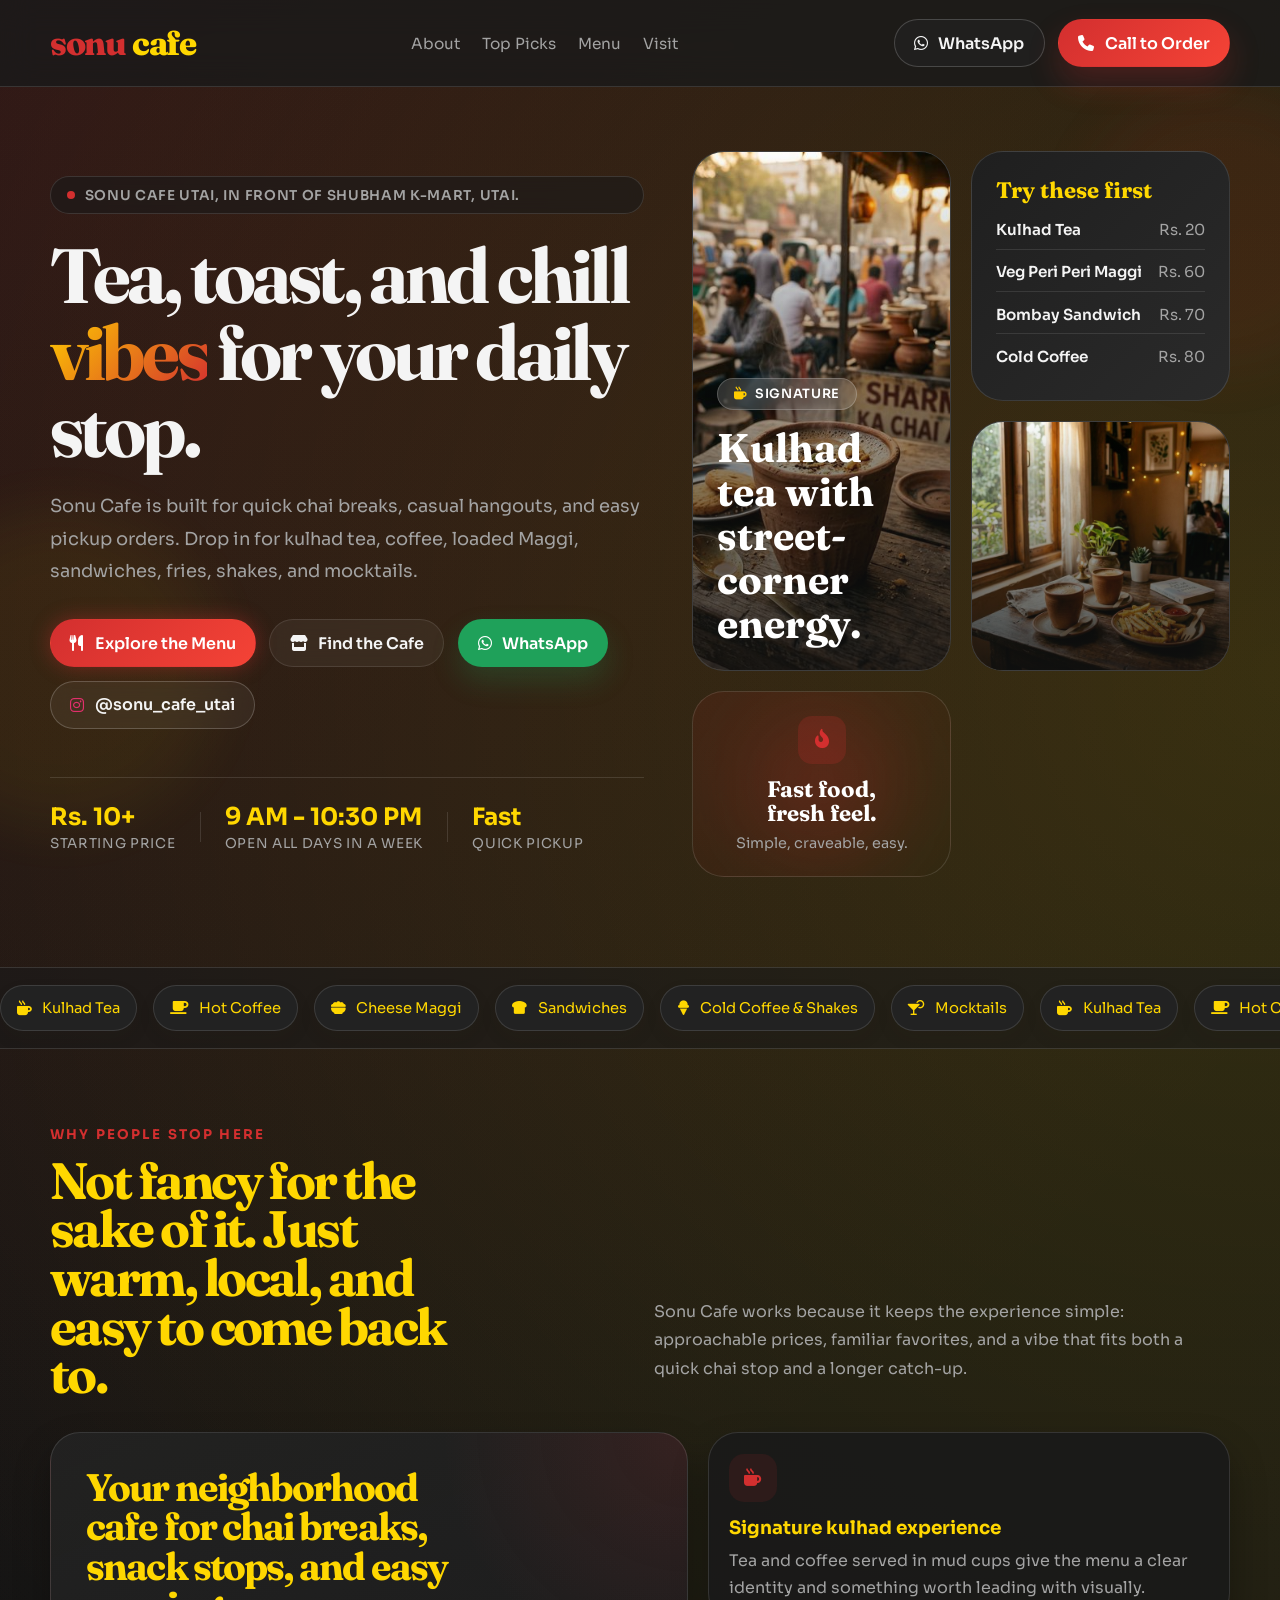
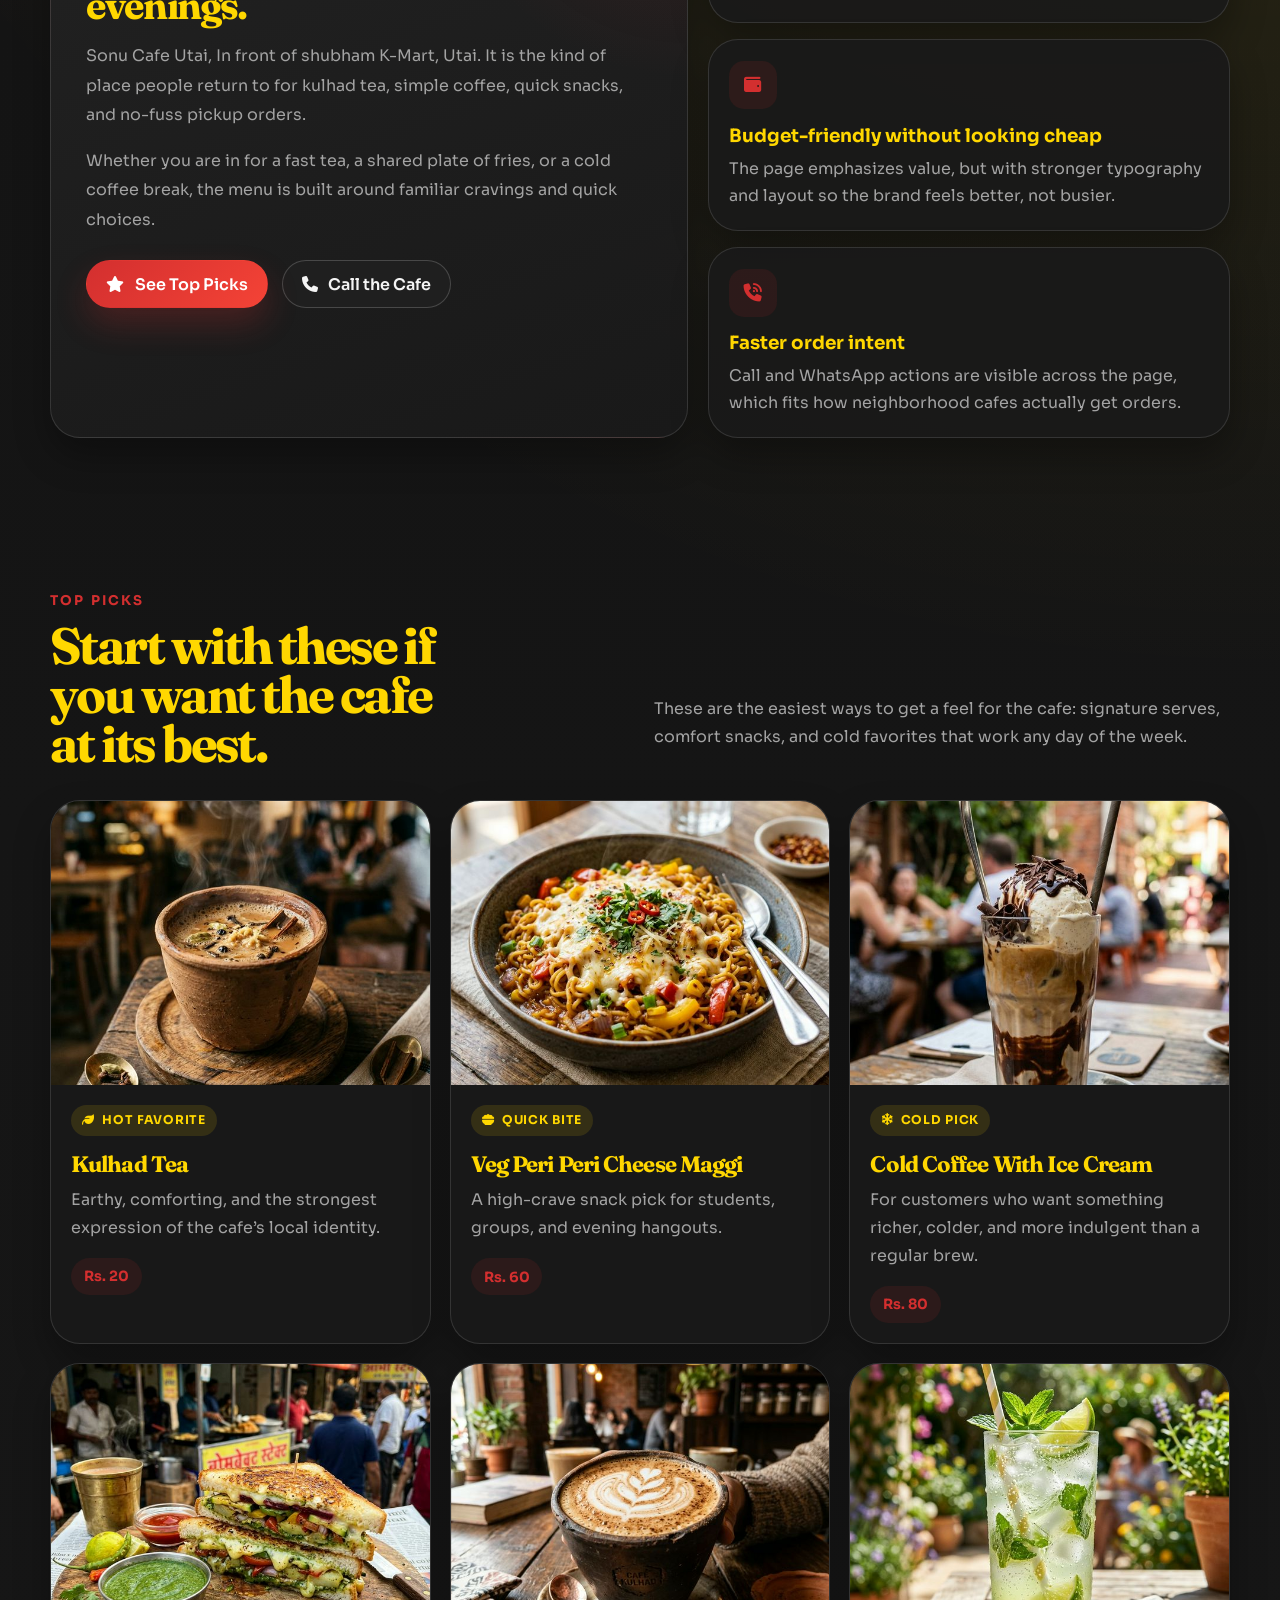
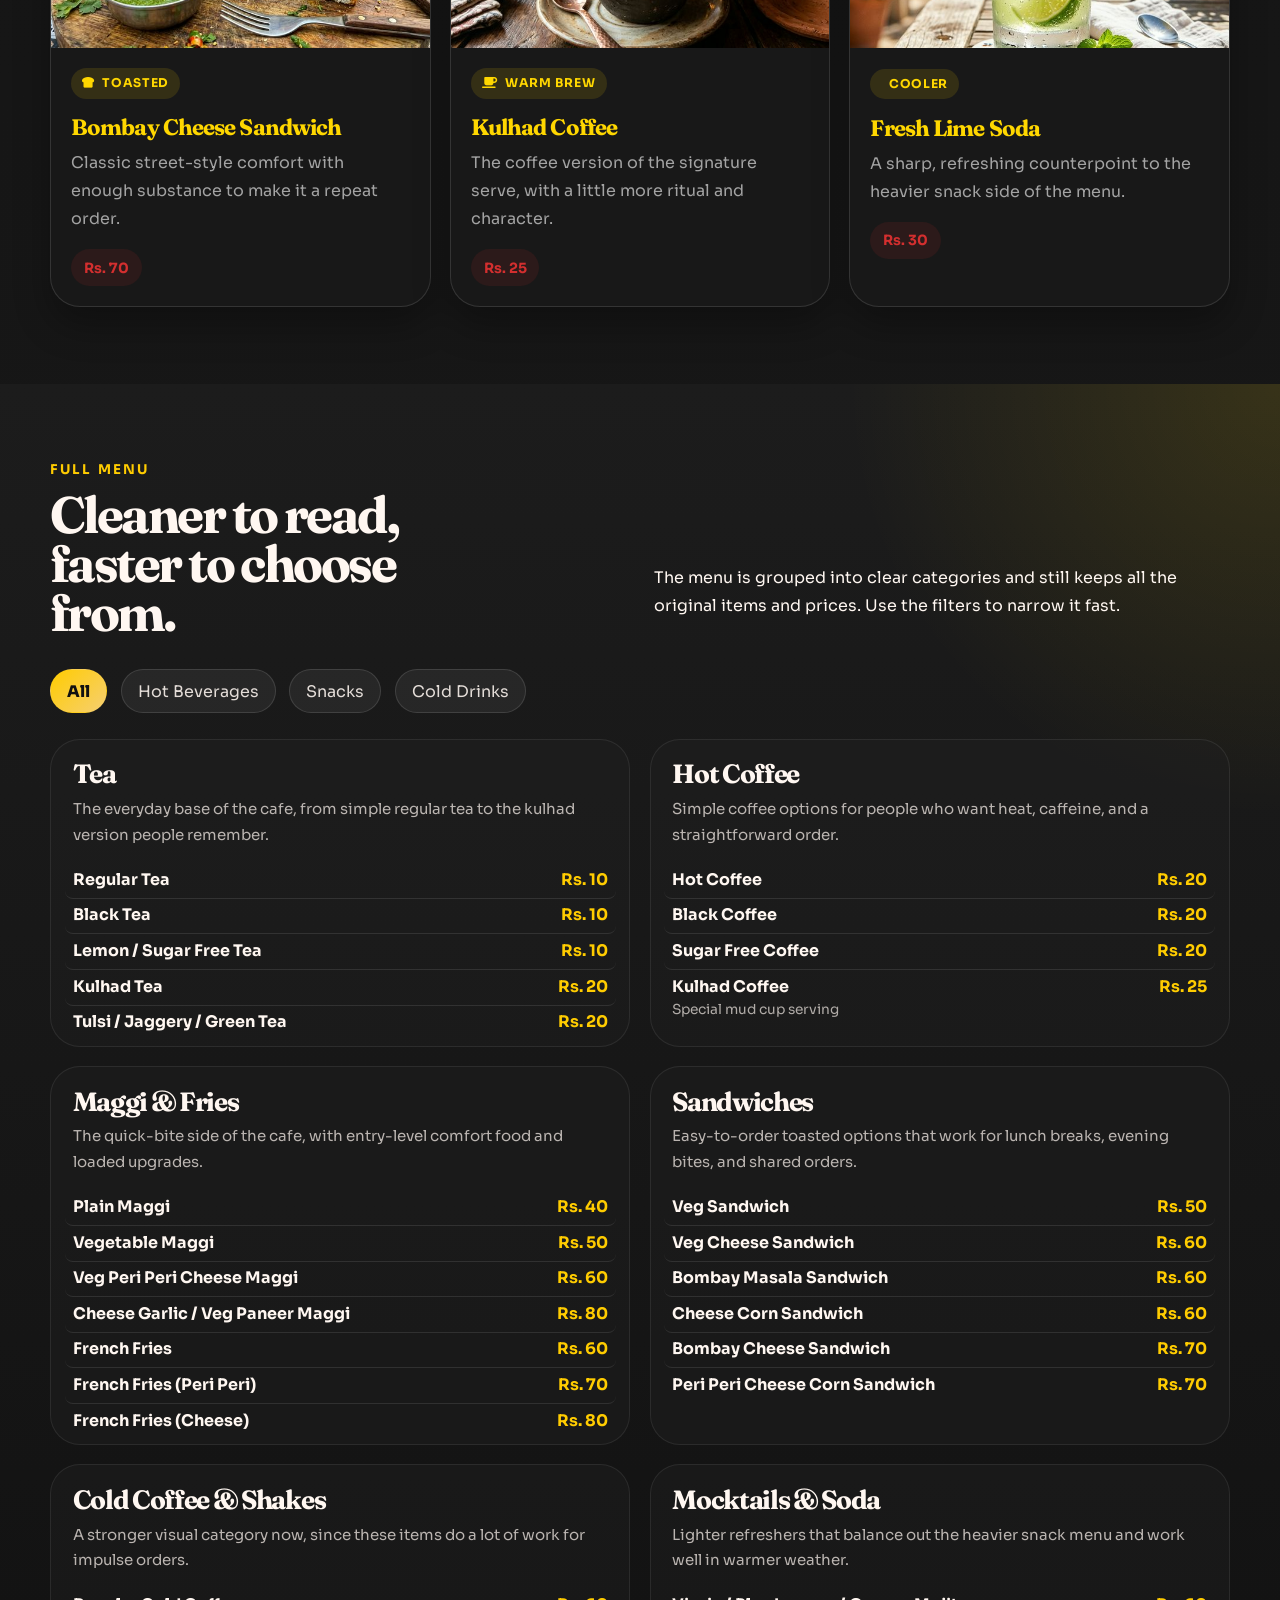
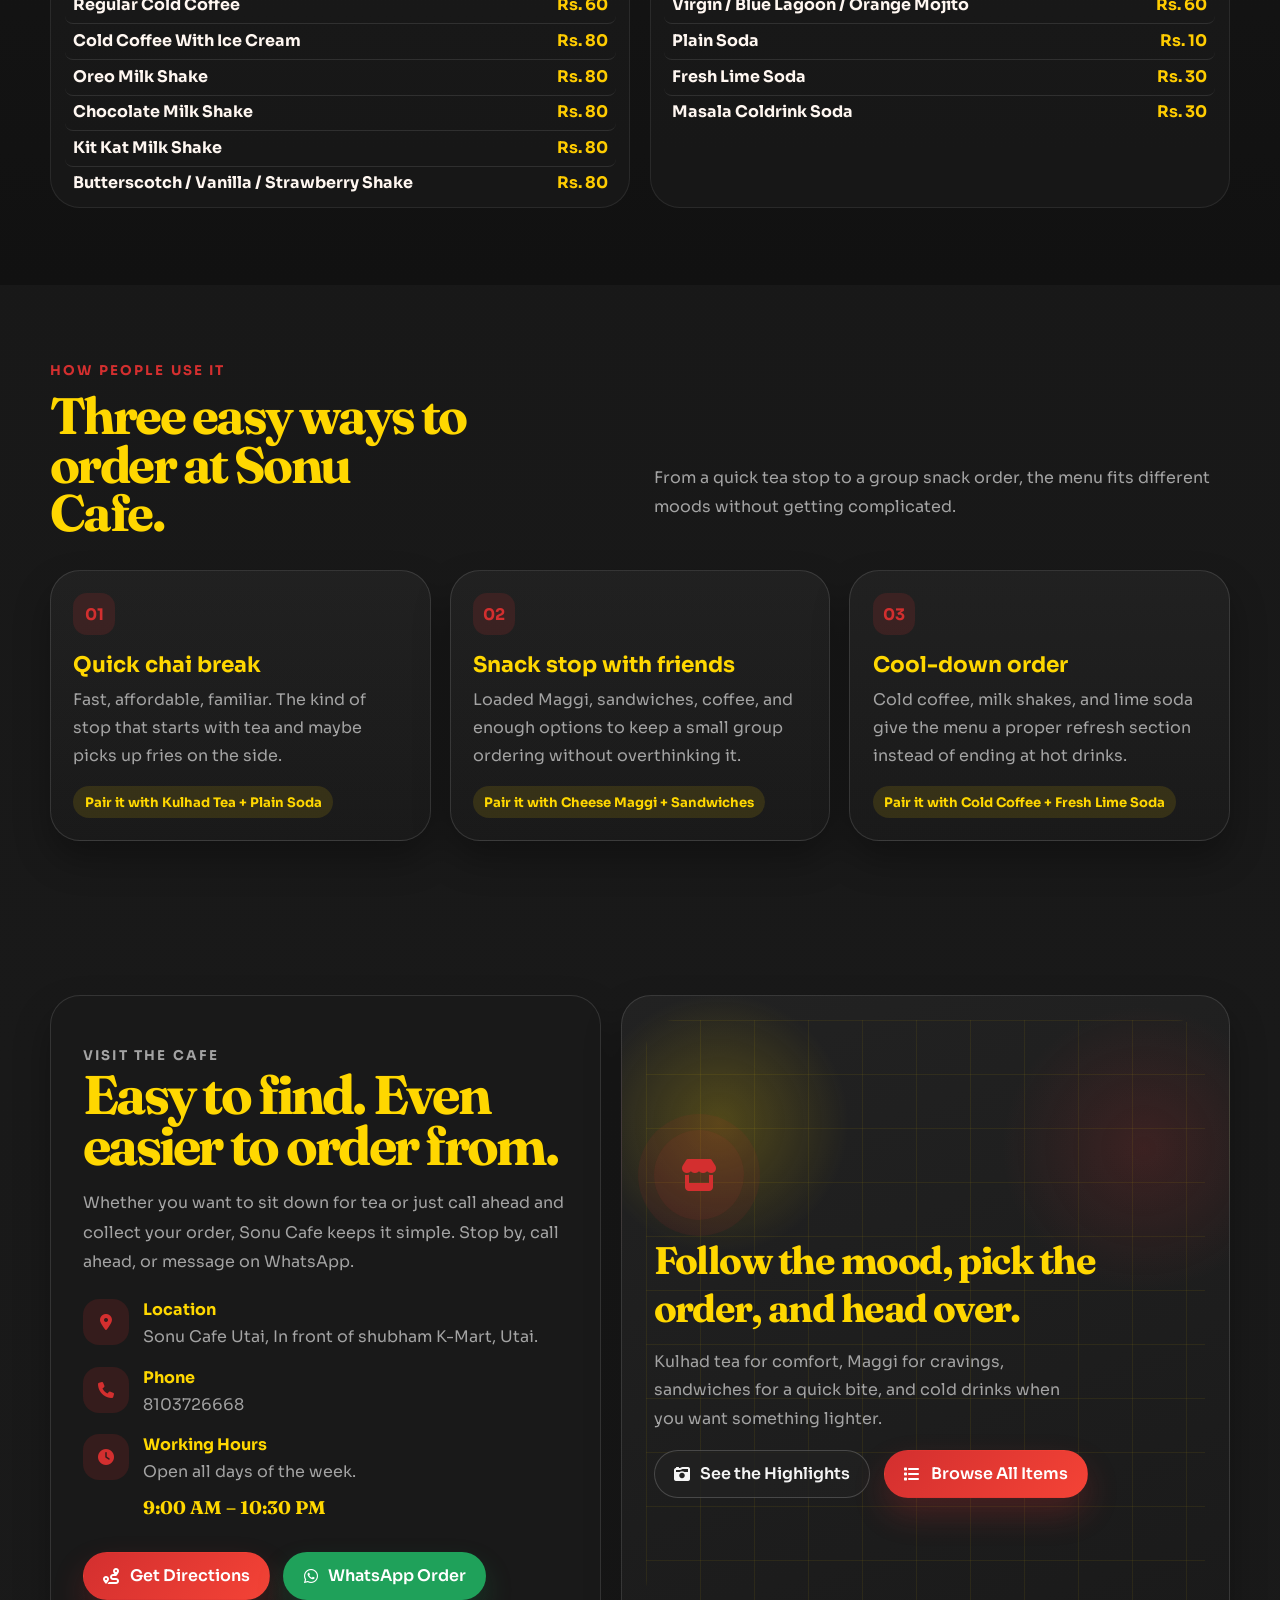
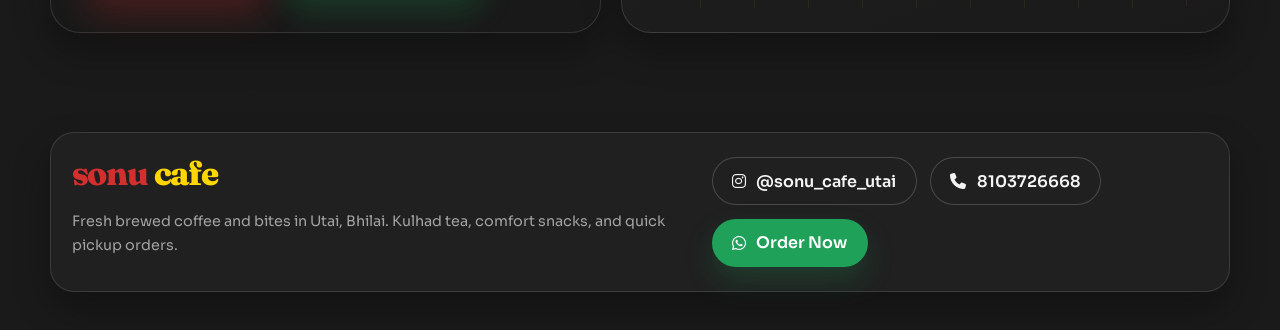
==== commit cb397e9c: "Update index.html" ====
--- a/index.html
+++ b/index.html
@@ -510,7 +510,8 @@
                             <i class="fa-solid fa-clock"></i>
                             <div>
                                 <strong>Working Hours</strong>
-                                <span>Open all days in a week and tiimng is 9Am to 10:30 Pm.</span>
+                                <span>Open all days of the week.<br>
+                                <strong style="font-family: 'Fraunces', serif; font-size: 1.15rem; color: var(--coffee); display: block; margin-top: 0.4rem; letter-spacing: 0;">9:00 AM – 10:30 PM</strong></span>
                             </div>
                         </li>
                     </ul>
@@ -639,4 +640,4 @@
     </script>
 </body>
 
-</html>+</html>
--- a/style.css
+++ b/style.css
@@ -888,8 +888,8 @@
 .filter-button.is-active {
     background: linear-gradient(135deg, var(--saffron), #f6cf72);
     border-color: transparent;
-    color: var(--coffee-deep);
-    font-weight: 700;
+    color: #111111;
+    font-weight: 800;
 }
 
 .menu-grid {
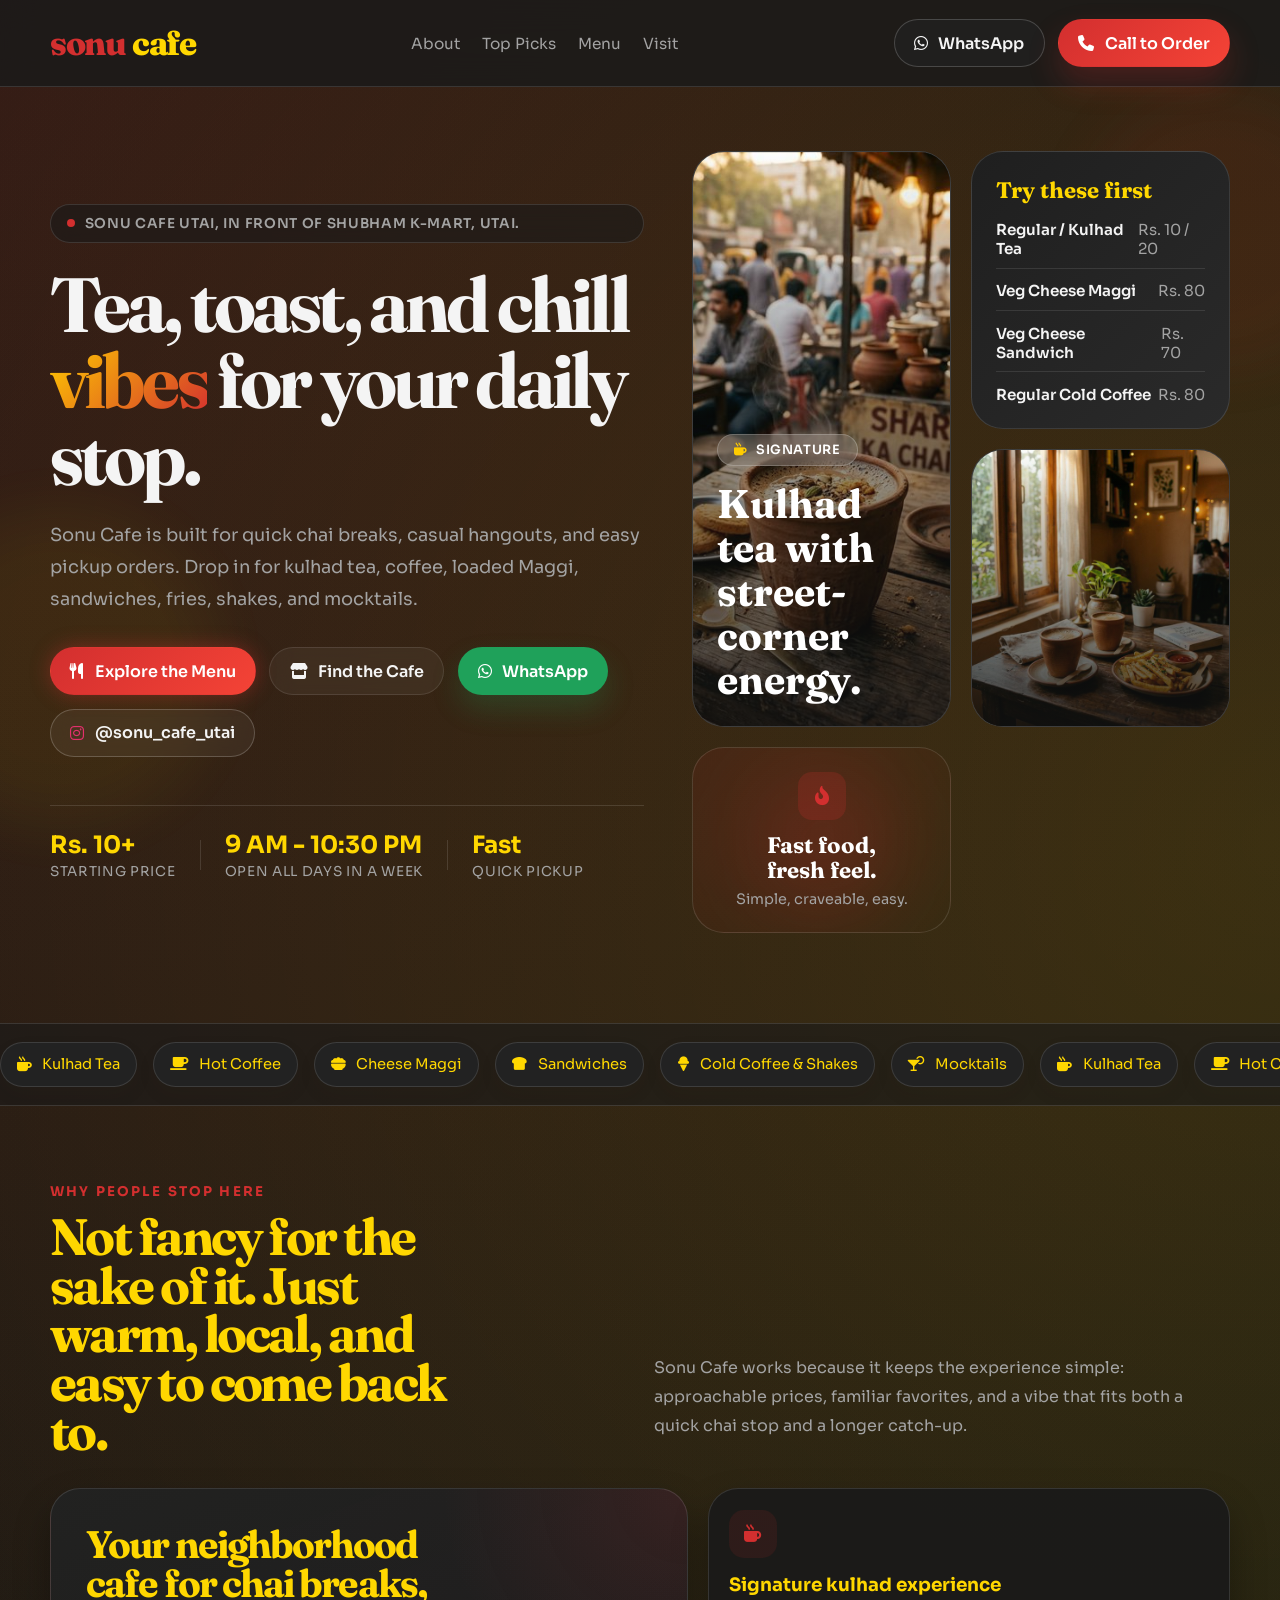
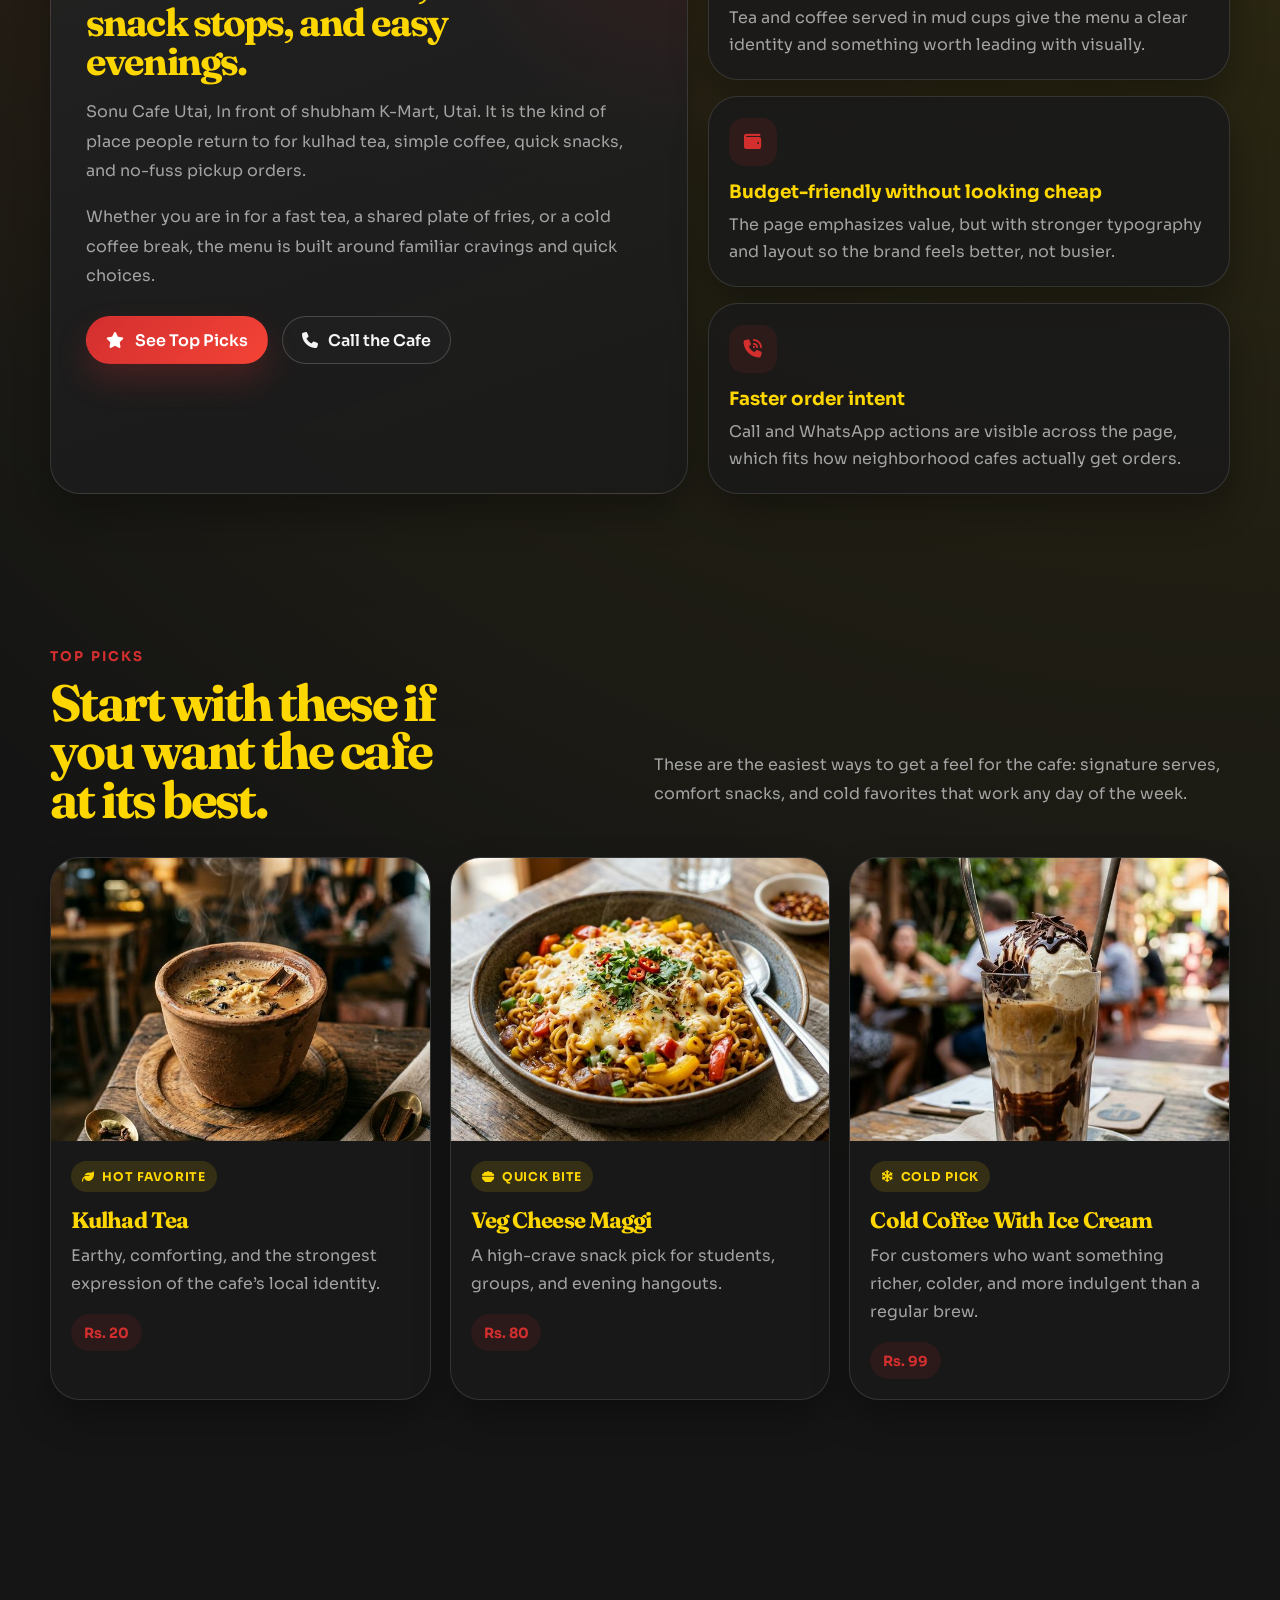
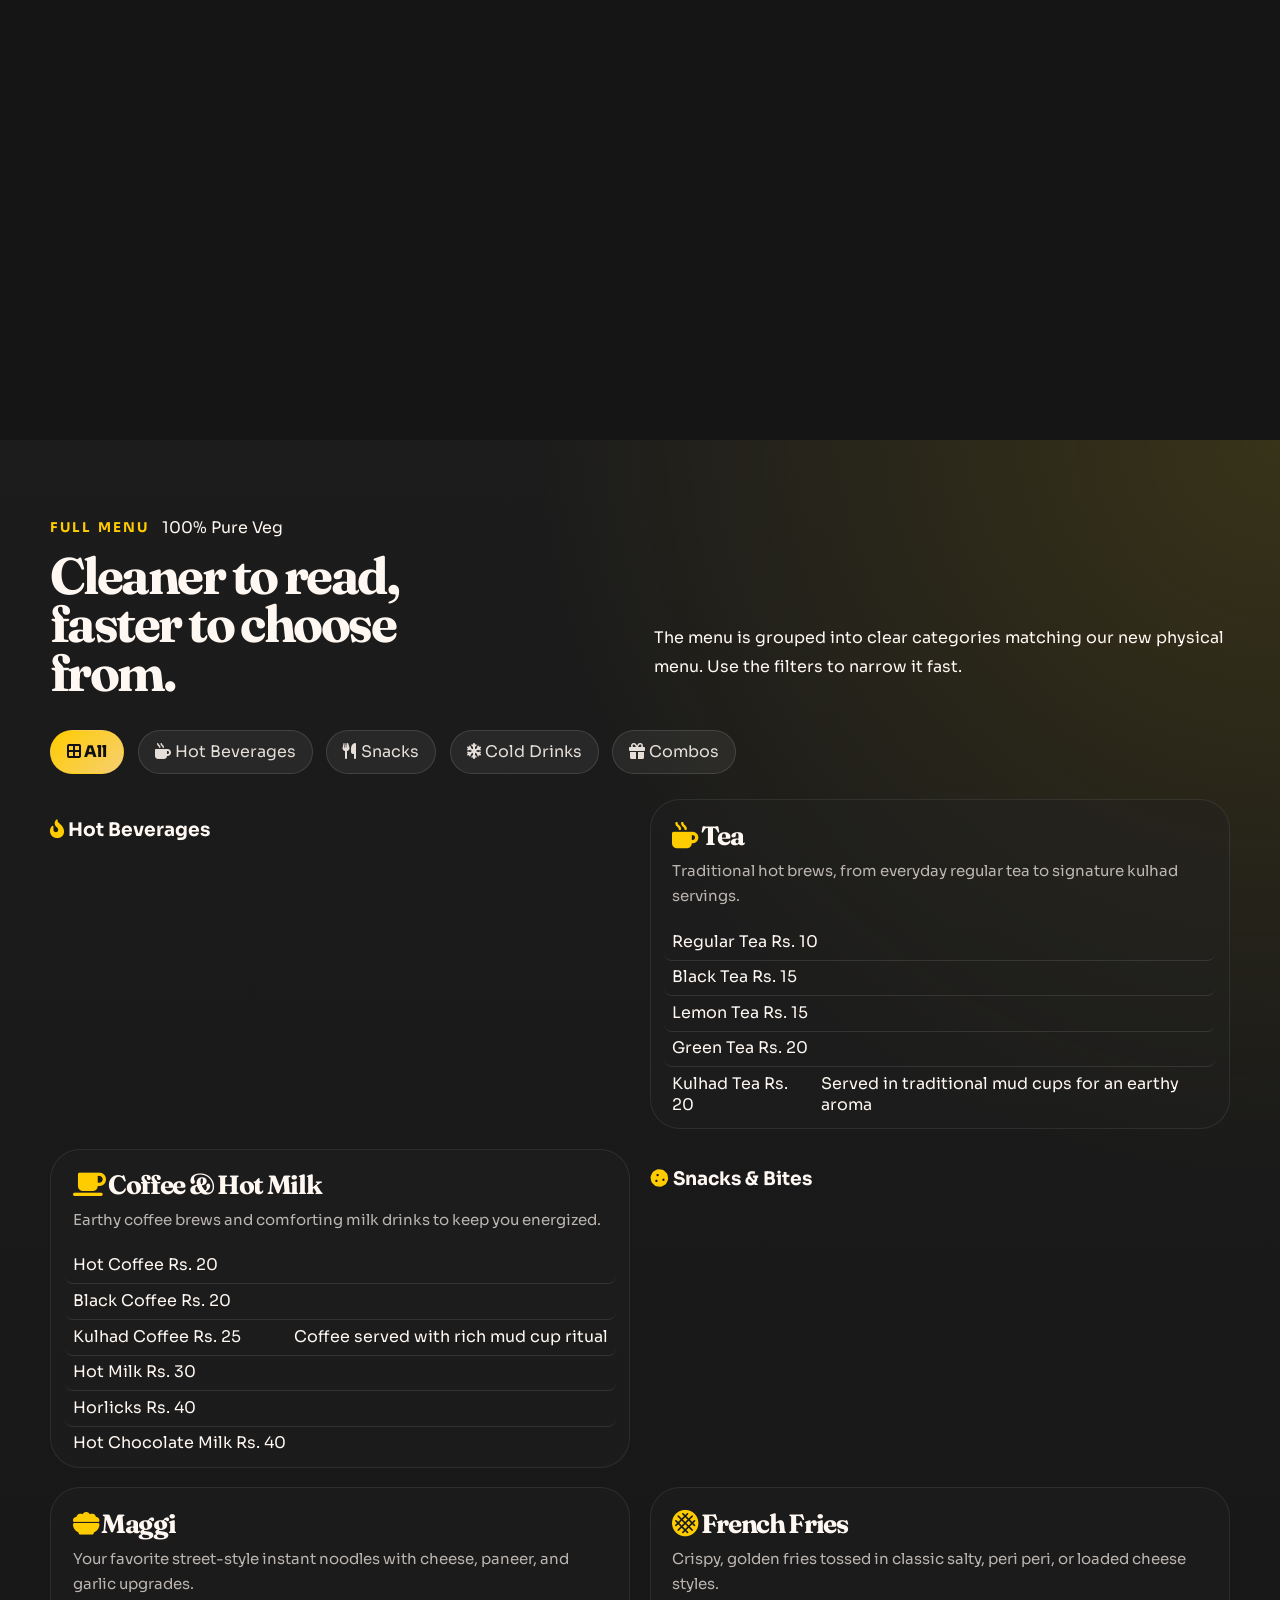
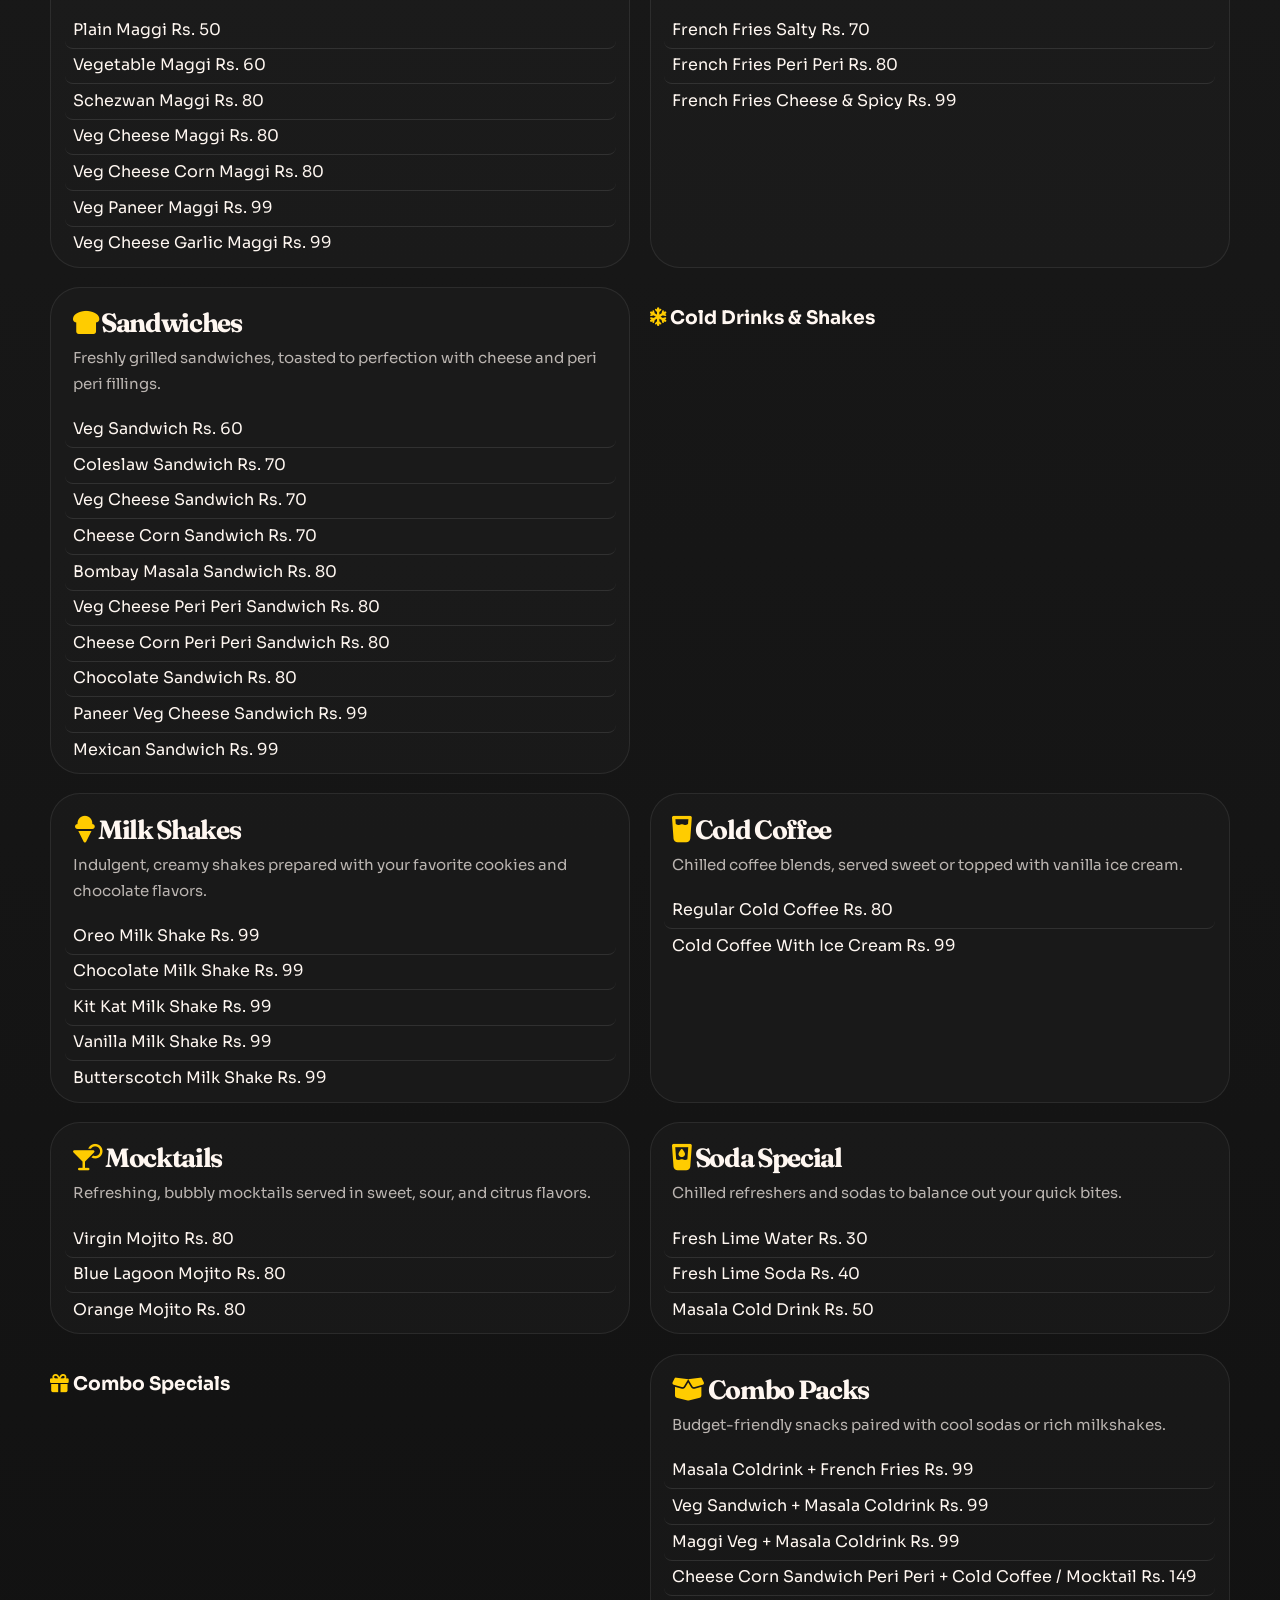
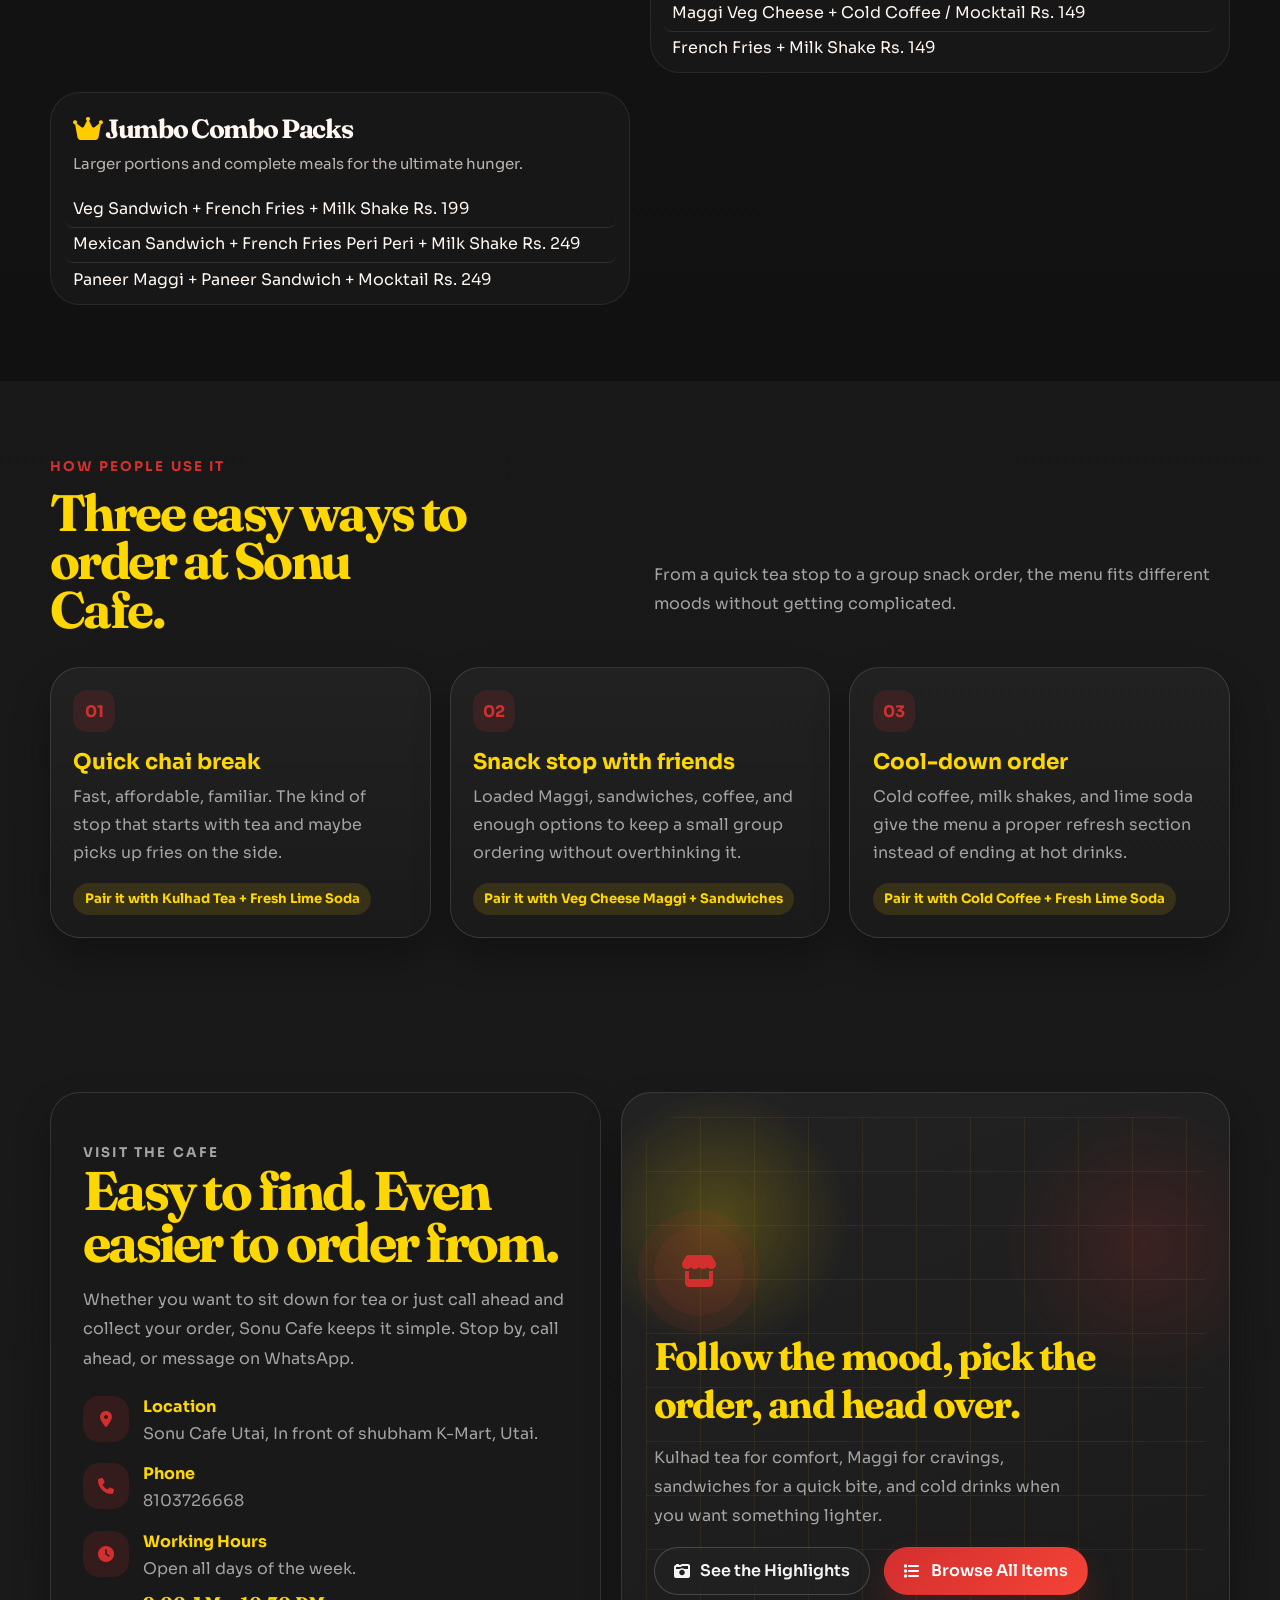
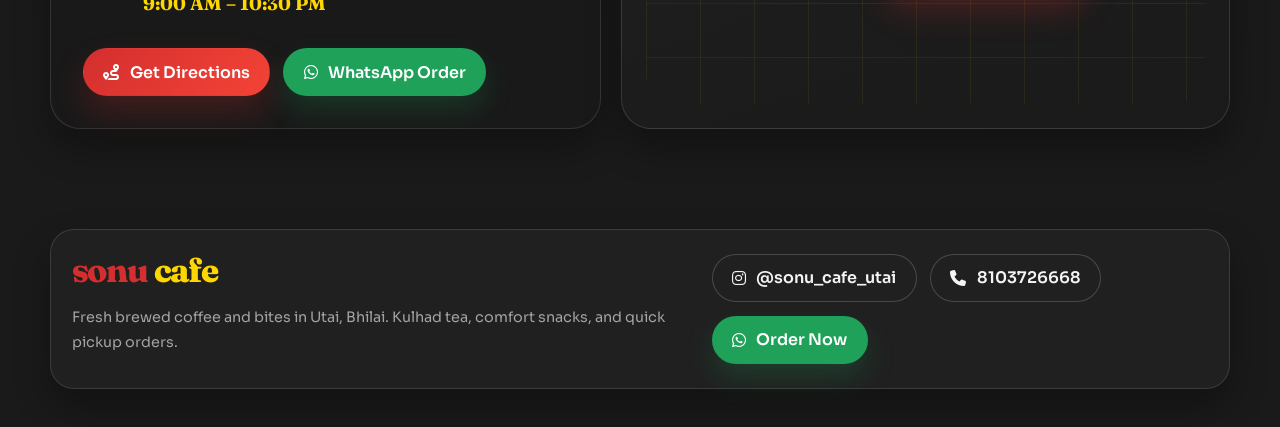
==== commit 4888afc1: "index.html" ====
--- a/index.html
+++ b/index.html
@@ -129,10 +129,10 @@
                     <article class="bento-card bento-list">
                         <h3>Try these first</h3>
                         <ul class="sleek-list">
-                            <li><strong>Kulhad Tea</strong><span>Rs. 20</span></li>
-                            <li><strong>Veg Peri Peri Maggi</strong><span>Rs. 60</span></li>
-                            <li><strong>Bombay Sandwich</strong><span>Rs. 70</span></li>
-                            <li><strong>Cold Coffee</strong><span>Rs. 80</span></li>
+                            <li><strong>Regular / Kulhad Tea</strong><span>Rs. 10 / 20</span></li>
+                            <li><strong>Veg Cheese Maggi</strong><span>Rs. 80</span></li>
+                            <li><strong>Veg Cheese Sandwich</strong><span>Rs. 70</span></li>
+                            <li><strong>Regular Cold Coffee</strong><span>Rs. 80</span></li>
                         </ul>
                     </article>
                     
@@ -256,9 +256,9 @@
                         <div class="featured-media" style="background-image: url('images/cheese-maggi.png');"></div>
                         <div class="featured-body">
                             <span class="featured-tag"><i class="fa-solid fa-bowl-food"></i> Quick Bite</span>
-                            <h3>Veg Peri Peri Cheese Maggi</h3>
+                            <h3>Veg Cheese Maggi</h3>
                             <p>A high-crave snack pick for students, groups, and evening hangouts.</p>
-                            <span class="featured-price">Rs. 60</span>
+                            <span class="featured-price">Rs. 80</span>
                         </div>
                     </article>
 
@@ -269,7 +269,7 @@
                             <h3>Cold Coffee With Ice Cream</h3>
                             <p>For customers who want something richer, colder, and more indulgent than a regular brew.
                             </p>
-                            <span class="featured-price">Rs. 80</span>
+                            <span class="featured-price">Rs. 99</span>
                         </div>
                     </article>
 
@@ -278,7 +278,7 @@
                         </div>
                         <div class="featured-body">
                             <span class="featured-tag"><i class="fa-solid fa-bread-slice"></i> Toasted</span>
-                            <h3>Bombay Cheese Sandwich</h3>
+                            <h3>Veg Cheese Sandwich</h3>
                             <p>Classic street-style comfort with enough substance to make it a repeat order.</p>
                             <span class="featured-price">Rs. 70</span>
                         </div>
@@ -300,7 +300,7 @@
                             <span class="featured-tag"><i class="fa-solid fa-citrus"></i> Cooler</span>
                             <h3>Fresh Lime Soda</h3>
                             <p>A sharp, refreshing counterpoint to the heavier snack side of the menu.</p>
-                            <span class="featured-price">Rs. 30</span>
+                            <span class="featured-price">Rs. 40</span>
                         </div>
                     </article>
                 </div>
@@ -311,128 +311,619 @@
             <div class="container">
                 <div class="section-head" data-reveal>
                     <div>
-                        <p class="section-kicker">Full Menu</p>
+                        <div style="display: flex; align-items: center; gap: 0.8rem; margin-bottom: 0.85rem;">
+                            <p class="section-kicker" style="margin: 0;">Full Menu</p>
+                            <span class="veg-badge"><span class="veg-dot"></span> 100% Pure Veg</span>
+                        </div>
                         <h2 class="section-title">Cleaner to read, faster to choose from.</h2>
                     </div>
                     <p class="section-copy">
-                        The menu is grouped into clear categories and still keeps all the original items and prices. Use
+                        The menu is grouped into clear categories matching our new physical menu. Use
                         the filters to narrow it fast.
                     </p>
                 </div>
 
                 <div class="filter-row" id="menu-filters" data-reveal>
                     <button class="filter-button is-active" data-filter="all" type="button"
-                        aria-pressed="true">All</button>
-                    <button class="filter-button" data-filter="hot-beverages" type="button" aria-pressed="false">Hot
-                        Beverages</button>
+                        aria-pressed="true"><i class="fa-solid fa-border-all"></i> All</button>
+                    <button class="filter-button" data-filter="hot-beverages" type="button" aria-pressed="false"><i class="fa-solid fa-mug-hot"></i> Hot Beverages</button>
                     <button class="filter-button" data-filter="snacks" type="button"
-                        aria-pressed="false">Snacks</button>
-                    <button class="filter-button" data-filter="cold-beverages" type="button" aria-pressed="false">Cold
-                        Drinks</button>
+                        aria-pressed="false"><i class="fa-solid fa-utensils"></i> Snacks</button>
+                    <button class="filter-button" data-filter="cold-beverages" type="button" aria-pressed="false"><i class="fa-solid fa-snowflake"></i> Cold Drinks</button>
+                    <button class="filter-button" data-filter="combos" type="button" aria-pressed="false"><i class="fa-solid fa-gift"></i> Combos</button>
                 </div>
 
                 <div class="menu-grid">
+                    <h3 class="menu-group-title" data-category="hot-beverages" data-reveal>
+                        <i class="fa-solid fa-fire-flame-curved" style="color: var(--saffron);"></i> Hot Beverages
+                    </h3>
+
                     <article class="menu-category" data-category="hot-beverages" data-reveal>
-                        <h3>Tea</h3>
-                        <p class="category-note">The everyday base of the cafe, from simple regular tea to the kulhad
-                            version people remember.</p>
+                        <div class="category-info-panel">
+                            <h3><i class="fa-solid fa-mug-hot" style="color: var(--saffron);"></i> Tea</h3>
+                            <p class="category-note">Traditional hot brews, from everyday regular tea to signature kulhad servings.</p>
+                        </div>
                         <ul class="menu-list">
-                            <li><span class="menu-item-copy"><strong>Regular Tea</strong></span><em>Rs. 10</em></li>
-                            <li><span class="menu-item-copy"><strong>Black Tea</strong></span><em>Rs. 10</em></li>
-                            <li><span class="menu-item-copy"><strong>Lemon / Sugar Free Tea</strong></span><em>Rs.
-                                    10</em></li>
-                            <li><span class="menu-item-copy"><strong>Kulhad Tea</strong></span><em>Rs. 20</em></li>
-                            <li><span class="menu-item-copy"><strong>Tulsi / Jaggery / Green Tea</strong></span><em>Rs.
-                                    20</em></li>
+                            <li>
+                                <div class="menu-item-main">
+                                    <span class="menu-item-name">
+                                        <span class="veg-icon"><span class="veg-dot-inner"></span></span> Regular Tea
+                                    </span>
+                                    <span class="menu-item-dots"></span>
+                                    <span class="menu-item-price">Rs. 10</span>
+                                </div>
+                            </li>
+                            <li>
+                                <div class="menu-item-main">
+                                    <span class="menu-item-name">
+                                        <span class="veg-icon"><span class="veg-dot-inner"></span></span> Black Tea
+                                    </span>
+                                    <span class="menu-item-dots"></span>
+                                    <span class="menu-item-price">Rs. 15</span>
+                                </div>
+                            </li>
+                            <li>
+                                <div class="menu-item-main">
+                                    <span class="menu-item-name">
+                                        <span class="veg-icon"><span class="veg-dot-inner"></span></span> Lemon Tea
+                                    </span>
+                                    <span class="menu-item-dots"></span>
+                                    <span class="menu-item-price">Rs. 15</span>
+                                </div>
+                            </li>
+                            <li>
+                                <div class="menu-item-main">
+                                    <span class="menu-item-name">
+                                        <span class="veg-icon"><span class="veg-dot-inner"></span></span> Green Tea
+                                    </span>
+                                    <span class="menu-item-dots"></span>
+                                    <span class="menu-item-price">Rs. 20</span>
+                                </div>
+                            </li>
+                            <li>
+                                <div class="menu-item-main">
+                                    <span class="menu-item-name">
+                                        <span class="veg-icon"><span class="veg-dot-inner"></span></span> Kulhad Tea
+                                    </span>
+                                    <span class="menu-item-dots"></span>
+                                    <span class="menu-item-price">Rs. 20</span>
+                                </div>
+                                <span class="menu-item-desc">Served in traditional mud cups for an earthy aroma</span>
+                            </li>
                         </ul>
                     </article>
 
                     <article class="menu-category" data-category="hot-beverages" data-reveal>
-                        <h3>Hot Coffee</h3>
-                        <p class="category-note">Simple coffee options for people who want heat, caffeine, and a
-                            straightforward order.</p>
+                        <div class="category-info-panel">
+                            <h3><i class="fa-solid fa-mug-saucer" style="color: var(--saffron);"></i> Coffee & Hot Milk</h3>
+                            <p class="category-note">Earthy coffee brews and comforting milk drinks to keep you energized.</p>
+                        </div>
                         <ul class="menu-list">
-                            <li><span class="menu-item-copy"><strong>Hot Coffee</strong></span><em>Rs. 20</em></li>
-                            <li><span class="menu-item-copy"><strong>Black Coffee</strong></span><em>Rs. 20</em></li>
-                            <li><span class="menu-item-copy"><strong>Sugar Free Coffee</strong></span><em>Rs. 20</em>
-                            </li>
-                            <li>
-                                <span class="menu-item-copy">
-                                    <strong>Kulhad Coffee</strong>
-                                    <span>Special mud cup serving</span>
-                                </span>
-                                <em>Rs. 25</em>
+                            <li>
+                                <div class="menu-item-main">
+                                    <span class="menu-item-name">
+                                        <span class="veg-icon"><span class="veg-dot-inner"></span></span> Hot Coffee
+                                    </span>
+                                    <span class="menu-item-dots"></span>
+                                    <span class="menu-item-price">Rs. 20</span>
+                                </div>
+                            </li>
+                            <li>
+                                <div class="menu-item-main">
+                                    <span class="menu-item-name">
+                                        <span class="veg-icon"><span class="veg-dot-inner"></span></span> Black Coffee
+                                    </span>
+                                    <span class="menu-item-dots"></span>
+                                    <span class="menu-item-price">Rs. 20</span>
+                                </div>
+                            </li>
+                            <li>
+                                <div class="menu-item-main">
+                                    <span class="menu-item-name">
+                                        <span class="veg-icon"><span class="veg-dot-inner"></span></span> Kulhad Coffee
+                                    </span>
+                                    <span class="menu-item-dots"></span>
+                                    <span class="menu-item-price">Rs. 25</span>
+                                </div>
+                                <span class="menu-item-desc">Coffee served with rich mud cup ritual</span>
+                            </li>
+                            <li>
+                                <div class="menu-item-main">
+                                    <span class="menu-item-name">
+                                        <span class="veg-icon"><span class="veg-dot-inner"></span></span> Hot Milk
+                                    </span>
+                                    <span class="menu-item-dots"></span>
+                                    <span class="menu-item-price">Rs. 30</span>
+                                </div>
+                            </li>
+                            <li>
+                                <div class="menu-item-main">
+                                    <span class="menu-item-name">
+                                        <span class="veg-icon"><span class="veg-dot-inner"></span></span> Horlicks
+                                    </span>
+                                    <span class="menu-item-dots"></span>
+                                    <span class="menu-item-price">Rs. 40</span>
+                                </div>
+                            </li>
+                            <li>
+                                <div class="menu-item-main">
+                                    <span class="menu-item-name">
+                                        <span class="veg-icon"><span class="veg-dot-inner"></span></span> Hot Chocolate Milk
+                                    </span>
+                                    <span class="menu-item-dots"></span>
+                                    <span class="menu-item-price">Rs. 40</span>
+                                </div>
                             </li>
                         </ul>
                     </article>
 
+                    <h3 class="menu-group-title" data-category="snacks" data-reveal>
+                        <i class="fa-solid fa-cookie" style="color: var(--saffron);"></i> Snacks & Bites
+                    </h3>
+
                     <article class="menu-category" data-category="snacks" data-reveal>
-                        <h3>Maggi & Fries</h3>
-                        <p class="category-note">The quick-bite side of the cafe, with entry-level comfort food and
-                            loaded upgrades.</p>
+                        <div class="category-info-panel">
+                            <h3><i class="fa-solid fa-bowl-food" style="color: var(--saffron);"></i> Maggi</h3>
+                            <p class="category-note">Your favorite street-style instant noodles with cheese, paneer, and garlic upgrades.</p>
+                        </div>
                         <ul class="menu-list">
-                            <li><span class="menu-item-copy"><strong>Plain Maggi</strong></span><em>Rs. 40</em></li>
-                            <li><span class="menu-item-copy"><strong>Vegetable Maggi</strong></span><em>Rs. 50</em></li>
-                            <li><span class="menu-item-copy"><strong>Veg Peri Peri Cheese Maggi</strong></span><em>Rs.
-                                    60</em></li>
-                            <li><span class="menu-item-copy"><strong>Cheese Garlic / Veg Paneer
-                                        Maggi</strong></span><em>Rs. 80</em></li>
-                            <li><span class="menu-item-copy"><strong>French Fries</strong></span><em>Rs. 60</em></li>
-                            <li><span class="menu-item-copy"><strong>French Fries (Peri Peri)</strong></span><em>Rs.
-                                    70</em></li>
-                            <li><span class="menu-item-copy"><strong>French Fries (Cheese)</strong></span><em>Rs.
-                                    80</em></li>
+                            <li>
+                                <div class="menu-item-main">
+                                    <span class="menu-item-name">
+                                        <span class="veg-icon"><span class="veg-dot-inner"></span></span> Plain Maggi
+                                    </span>
+                                    <span class="menu-item-dots"></span>
+                                    <span class="menu-item-price">Rs. 50</span>
+                                </div>
+                            </li>
+                            <li>
+                                <div class="menu-item-main">
+                                    <span class="menu-item-name">
+                                        <span class="veg-icon"><span class="veg-dot-inner"></span></span> Vegetable Maggi
+                                    </span>
+                                    <span class="menu-item-dots"></span>
+                                    <span class="menu-item-price">Rs. 60</span>
+                                </div>
+                            </li>
+                            <li>
+                                <div class="menu-item-main">
+                                    <span class="menu-item-name">
+                                        <span class="veg-icon"><span class="veg-dot-inner"></span></span> Schezwan Maggi
+                                    </span>
+                                    <span class="menu-item-dots"></span>
+                                    <span class="menu-item-price">Rs. 80</span>
+                                </div>
+                            </li>
+                            <li>
+                                <div class="menu-item-main">
+                                    <span class="menu-item-name">
+                                        <span class="veg-icon"><span class="veg-dot-inner"></span></span> Veg Cheese Maggi
+                                    </span>
+                                    <span class="menu-item-dots"></span>
+                                    <span class="menu-item-price">Rs. 80</span>
+                                </div>
+                            </li>
+                            <li>
+                                <div class="menu-item-main">
+                                    <span class="menu-item-name">
+                                        <span class="veg-icon"><span class="veg-dot-inner"></span></span> Veg Cheese Corn Maggi
+                                    </span>
+                                    <span class="menu-item-dots"></span>
+                                    <span class="menu-item-price">Rs. 80</span>
+                                </div>
+                            </li>
+                            <li>
+                                <div class="menu-item-main">
+                                    <span class="menu-item-name">
+                                        <span class="veg-icon"><span class="veg-dot-inner"></span></span> Veg Paneer Maggi
+                                    </span>
+                                    <span class="menu-item-dots"></span>
+                                    <span class="menu-item-price">Rs. 99</span>
+                                </div>
+                            </li>
+                            <li>
+                                <div class="menu-item-main">
+                                    <span class="menu-item-name">
+                                        <span class="veg-icon"><span class="veg-dot-inner"></span></span> Veg Cheese Garlic Maggi
+                                    </span>
+                                    <span class="menu-item-dots"></span>
+                                    <span class="menu-item-price">Rs. 99</span>
+                                </div>
+                            </li>
                         </ul>
                     </article>
 
                     <article class="menu-category" data-category="snacks" data-reveal>
-                        <h3>Sandwiches</h3>
-                        <p class="category-note">Easy-to-order toasted options that work for lunch breaks, evening
-                            bites, and shared orders.</p>
+                        <div class="category-info-panel">
+                            <h3><i class="fa-solid fa-stroopwafel" style="color: var(--saffron);"></i> French Fries</h3>
+                            <p class="category-note">Crispy, golden fries tossed in classic salty, peri peri, or loaded cheese styles.</p>
+                        </div>
                         <ul class="menu-list">
-                            <li><span class="menu-item-copy"><strong>Veg Sandwich</strong></span><em>Rs. 50</em></li>
-                            <li><span class="menu-item-copy"><strong>Veg Cheese Sandwich</strong></span><em>Rs. 60</em>
-                            </li>
-                            <li><span class="menu-item-copy"><strong>Bombay Masala Sandwich</strong></span><em>Rs.
-                                    60</em></li>
-                            <li><span class="menu-item-copy"><strong>Cheese Corn Sandwich</strong></span><em>Rs. 60</em>
-                            </li>
-                            <li><span class="menu-item-copy"><strong>Bombay Cheese Sandwich</strong></span><em>Rs.
-                                    70</em></li>
-                            <li><span class="menu-item-copy"><strong>Peri Peri Cheese Corn
-                                        Sandwich</strong></span><em>Rs. 70</em></li>
+                            <li>
+                                <div class="menu-item-main">
+                                    <span class="menu-item-name">
+                                        <span class="veg-icon"><span class="veg-dot-inner"></span></span> French Fries Salty
+                                    </span>
+                                    <span class="menu-item-dots"></span>
+                                    <span class="menu-item-price">Rs. 70</span>
+                                </div>
+                            </li>
+                            <li>
+                                <div class="menu-item-main">
+                                    <span class="menu-item-name">
+                                        <span class="veg-icon"><span class="veg-dot-inner"></span></span> French Fries Peri Peri
+                                    </span>
+                                    <span class="menu-item-dots"></span>
+                                    <span class="menu-item-price">Rs. 80</span>
+                                </div>
+                            </li>
+                            <li>
+                                <div class="menu-item-main">
+                                    <span class="menu-item-name">
+                                        <span class="veg-icon"><span class="veg-dot-inner"></span></span> French Fries Cheese & Spicy
+                                    </span>
+                                    <span class="menu-item-dots"></span>
+                                    <span class="menu-item-price">Rs. 99</span>
+                                </div>
+                            </li>
                         </ul>
                     </article>
 
+                    <article class="menu-category" data-category="snacks" data-reveal>
+                        <div class="category-info-panel">
+                            <h3><i class="fa-solid fa-bread-slice" style="color: var(--saffron);"></i> Sandwiches</h3>
+                            <p class="category-note">Freshly grilled sandwiches, toasted to perfection with cheese and peri peri fillings.</p>
+                        </div>
+                        <ul class="menu-list">
+                            <li>
+                                <div class="menu-item-main">
+                                    <span class="menu-item-name">
+                                        <span class="veg-icon"><span class="veg-dot-inner"></span></span> Veg Sandwich
+                                    </span>
+                                    <span class="menu-item-dots"></span>
+                                    <span class="menu-item-price">Rs. 60</span>
+                                </div>
+                            </li>
+                            <li>
+                                <div class="menu-item-main">
+                                    <span class="menu-item-name">
+                                        <span class="veg-icon"><span class="veg-dot-inner"></span></span> Coleslaw Sandwich
+                                    </span>
+                                    <span class="menu-item-dots"></span>
+                                    <span class="menu-item-price">Rs. 70</span>
+                                </div>
+                            </li>
+                            <li>
+                                <div class="menu-item-main">
+                                    <span class="menu-item-name">
+                                        <span class="veg-icon"><span class="veg-dot-inner"></span></span> Veg Cheese Sandwich
+                                    </span>
+                                    <span class="menu-item-dots"></span>
+                                    <span class="menu-item-price">Rs. 70</span>
+                                </div>
+                            </li>
+                            <li>
+                                <div class="menu-item-main">
+                                    <span class="menu-item-name">
+                                        <span class="veg-icon"><span class="veg-dot-inner"></span></span> Cheese Corn Sandwich
+                                    </span>
+                                    <span class="menu-item-dots"></span>
+                                    <span class="menu-item-price">Rs. 70</span>
+                                </div>
+                            </li>
+                            <li>
+                                <div class="menu-item-main">
+                                    <span class="menu-item-name">
+                                        <span class="veg-icon"><span class="veg-dot-inner"></span></span> Bombay Masala Sandwich
+                                    </span>
+                                    <span class="menu-item-dots"></span>
+                                    <span class="menu-item-price">Rs. 80</span>
+                                </div>
+                            </li>
+                            <li>
+                                <div class="menu-item-main">
+                                    <span class="menu-item-name">
+                                        <span class="veg-icon"><span class="veg-dot-inner"></span></span> Veg Cheese Peri Peri Sandwich
+                                    </span>
+                                    <span class="menu-item-dots"></span>
+                                    <span class="menu-item-price">Rs. 80</span>
+                                </div>
+                            </li>
+                            <li>
+                                <div class="menu-item-main">
+                                    <span class="menu-item-name">
+                                        <span class="veg-icon"><span class="veg-dot-inner"></span></span> Cheese Corn Peri Peri Sandwich
+                                    </span>
+                                    <span class="menu-item-dots"></span>
+                                    <span class="menu-item-price">Rs. 80</span>
+                                </div>
+                            </li>
+                            <li>
+                                <div class="menu-item-main">
+                                    <span class="menu-item-name">
+                                        <span class="veg-icon"><span class="veg-dot-inner"></span></span> Chocolate Sandwich
+                                    </span>
+                                    <span class="menu-item-dots"></span>
+                                    <span class="menu-item-price">Rs. 80</span>
+                                </div>
+                            </li>
+                            <li>
+                                <div class="menu-item-main">
+                                    <span class="menu-item-name">
+                                        <span class="veg-icon"><span class="veg-dot-inner"></span></span> Paneer Veg Cheese Sandwich
+                                    </span>
+                                    <span class="menu-item-dots"></span>
+                                    <span class="menu-item-price">Rs. 99</span>
+                                </div>
+                            </li>
+                            <li>
+                                <div class="menu-item-main">
+                                    <span class="menu-item-name">
+                                        <span class="veg-icon"><span class="veg-dot-inner"></span></span> Mexican Sandwich
+                                    </span>
+                                    <span class="menu-item-dots"></span>
+                                    <span class="menu-item-price">Rs. 99</span>
+                                </div>
+                            </li>
+                        </ul>
+                    </article>
+
+                    <h3 class="menu-group-title" data-category="cold-beverages" data-reveal>
+                        <i class="fa-solid fa-snowflake" style="color: var(--saffron);"></i> Cold Drinks & Shakes
+                    </h3>
+
                     <article class="menu-category" data-category="cold-beverages" data-reveal>
-                        <h3>Cold Coffee & Shakes</h3>
-                        <p class="category-note">A stronger visual category now, since these items do a lot of work for
-                            impulse orders.</p>
+                        <div class="category-info-panel">
+                            <h3><i class="fa-solid fa-ice-cream" style="color: var(--saffron);"></i> Milk Shakes</h3>
+                            <p class="category-note">Indulgent, creamy shakes prepared with your favorite cookies and chocolate flavors.</p>
+                        </div>
                         <ul class="menu-list">
-                            <li><span class="menu-item-copy"><strong>Regular Cold Coffee</strong></span><em>Rs. 60</em>
-                            </li>
-                            <li><span class="menu-item-copy"><strong>Cold Coffee With Ice Cream</strong></span><em>Rs.
-                                    80</em></li>
-                            <li><span class="menu-item-copy"><strong>Oreo Milk Shake</strong></span><em>Rs. 80</em></li>
-                            <li><span class="menu-item-copy"><strong>Chocolate Milk Shake</strong></span><em>Rs. 80</em>
-                            </li>
-                            <li><span class="menu-item-copy"><strong>Kit Kat Milk Shake</strong></span><em>Rs. 80</em>
-                            </li>
-                            <li><span class="menu-item-copy"><strong>Butterscotch / Vanilla / Strawberry
-                                        Shake</strong></span><em>Rs. 80</em></li>
+                            <li>
+                                <div class="menu-item-main">
+                                    <span class="menu-item-name">
+                                        <span class="veg-icon"><span class="veg-dot-inner"></span></span> Oreo Milk Shake
+                                    </span>
+                                    <span class="menu-item-dots"></span>
+                                    <span class="menu-item-price">Rs. 99</span>
+                                </div>
+                            </li>
+                            <li>
+                                <div class="menu-item-main">
+                                    <span class="menu-item-name">
+                                        <span class="veg-icon"><span class="veg-dot-inner"></span></span> Chocolate Milk Shake
+                                    </span>
+                                    <span class="menu-item-dots"></span>
+                                    <span class="menu-item-price">Rs. 99</span>
+                                </div>
+                            </li>
+                            <li>
+                                <div class="menu-item-main">
+                                    <span class="menu-item-name">
+                                        <span class="veg-icon"><span class="veg-dot-inner"></span></span> Kit Kat Milk Shake
+                                    </span>
+                                    <span class="menu-item-dots"></span>
+                                    <span class="menu-item-price">Rs. 99</span>
+                                </div>
+                            </li>
+                            <li>
+                                <div class="menu-item-main">
+                                    <span class="menu-item-name">
+                                        <span class="veg-icon"><span class="veg-dot-inner"></span></span> Vanilla Milk Shake
+                                    </span>
+                                    <span class="menu-item-dots"></span>
+                                    <span class="menu-item-price">Rs. 99</span>
+                                </div>
+                            </li>
+                            <li>
+                                <div class="menu-item-main">
+                                    <span class="menu-item-name">
+                                        <span class="veg-icon"><span class="veg-dot-inner"></span></span> Butterscotch Milk Shake
+                                    </span>
+                                    <span class="menu-item-dots"></span>
+                                    <span class="menu-item-price">Rs. 99</span>
+                                </div>
+                            </li>
                         </ul>
                     </article>
 
                     <article class="menu-category" data-category="cold-beverages" data-reveal>
-                        <h3>Mocktails & Soda</h3>
-                        <p class="category-note">Lighter refreshers that balance out the heavier snack menu and work
-                            well in warmer weather.</p>
+                        <div class="category-info-panel">
+                            <h3><i class="fa-solid fa-glass-water" style="color: var(--saffron);"></i> Cold Coffee</h3>
+                            <p class="category-note">Chilled coffee blends, served sweet or topped with vanilla ice cream.</p>
+                        </div>
                         <ul class="menu-list">
-                            <li><span class="menu-item-copy"><strong>Virgin / Blue Lagoon / Orange
-                                        Mojito</strong></span><em>Rs. 60</em></li>
-                            <li><span class="menu-item-copy"><strong>Plain Soda</strong></span><em>Rs. 10</em></li>
-                            <li><span class="menu-item-copy"><strong>Fresh Lime Soda</strong></span><em>Rs. 30</em></li>
-                            <li><span class="menu-item-copy"><strong>Masala Coldrink Soda</strong></span><em>Rs. 30</em>
+                            <li>
+                                <div class="menu-item-main">
+                                    <span class="menu-item-name">
+                                        <span class="veg-icon"><span class="veg-dot-inner"></span></span> Regular Cold Coffee
+                                    </span>
+                                    <span class="menu-item-dots"></span>
+                                    <span class="menu-item-price">Rs. 80</span>
+                                </div>
+                            </li>
+                            <li>
+                                <div class="menu-item-main">
+                                    <span class="menu-item-name">
+                                        <span class="veg-icon"><span class="veg-dot-inner"></span></span> Cold Coffee With Ice Cream
+                                    </span>
+                                    <span class="menu-item-dots"></span>
+                                    <span class="menu-item-price">Rs. 99</span>
+                                </div>
+                            </li>
+                        </ul>
+                    </article>
+
+                    <article class="menu-category" data-category="cold-beverages" data-reveal>
+                        <div class="category-info-panel">
+                            <h3><i class="fa-solid fa-martini-glass-citrus" style="color: var(--saffron);"></i> Mocktails</h3>
+                            <p class="category-note">Refreshing, bubbly mocktails served in sweet, sour, and citrus flavors.</p>
+                        </div>
+                        <ul class="menu-list">
+                            <li>
+                                <div class="menu-item-main">
+                                    <span class="menu-item-name">
+                                        <span class="veg-icon"><span class="veg-dot-inner"></span></span> Virgin Mojito
+                                    </span>
+                                    <span class="menu-item-dots"></span>
+                                    <span class="menu-item-price">Rs. 80</span>
+                                </div>
+                            </li>
+                            <li>
+                                <div class="menu-item-main">
+                                    <span class="menu-item-name">
+                                        <span class="veg-icon"><span class="veg-dot-inner"></span></span> Blue Lagoon Mojito
+                                    </span>
+                                    <span class="menu-item-dots"></span>
+                                    <span class="menu-item-price">Rs. 80</span>
+                                </div>
+                            </li>
+                            <li>
+                                <div class="menu-item-main">
+                                    <span class="menu-item-name">
+                                        <span class="veg-icon"><span class="veg-dot-inner"></span></span> Orange Mojito
+                                    </span>
+                                    <span class="menu-item-dots"></span>
+                                    <span class="menu-item-price">Rs. 80</span>
+                                </div>
+                            </li>
+                        </ul>
+                    </article>
+
+                    <article class="menu-category" data-category="cold-beverages" data-reveal>
+                        <div class="category-info-panel">
+                            <h3><i class="fa-solid fa-glass-water-droplet" style="color: var(--saffron);"></i> Soda Special</h3>
+                            <p class="category-note">Chilled refreshers and sodas to balance out your quick bites.</p>
+                        </div>
+                        <ul class="menu-list">
+                            <li>
+                                <div class="menu-item-main">
+                                    <span class="menu-item-name">
+                                        <span class="veg-icon"><span class="veg-dot-inner"></span></span> Fresh Lime Water
+                                    </span>
+                                    <span class="menu-item-dots"></span>
+                                    <span class="menu-item-price">Rs. 30</span>
+                                </div>
+                            </li>
+                            <li>
+                                <div class="menu-item-main">
+                                    <span class="menu-item-name">
+                                        <span class="veg-icon"><span class="veg-dot-inner"></span></span> Fresh Lime Soda
+                                    </span>
+                                    <span class="menu-item-dots"></span>
+                                    <span class="menu-item-price">Rs. 40</span>
+                                </div>
+                            </li>
+                            <li>
+                                <div class="menu-item-main">
+                                    <span class="menu-item-name">
+                                        <span class="veg-icon"><span class="veg-dot-inner"></span></span> Masala Cold Drink
+                                    </span>
+                                    <span class="menu-item-dots"></span>
+                                    <span class="menu-item-price">Rs. 50</span>
+                                </div>
+                            </li>
+                        </ul>
+                    </article>
+
+                    <h3 class="menu-group-title" data-category="combos" data-reveal>
+                        <i class="fa-solid fa-gift" style="color: var(--saffron);"></i> Combo Specials
+                    </h3>
+
+                    <article class="menu-category" data-category="combos" data-reveal>
+                        <div class="category-info-panel">
+                            <h3><i class="fa-solid fa-box-open" style="color: var(--saffron);"></i> Combo Packs</h3>
+                            <p class="category-note">Budget-friendly snacks paired with cool sodas or rich milkshakes.</p>
+                        </div>
+                        <ul class="menu-list">
+                            <li>
+                                <div class="menu-item-main">
+                                    <span class="menu-item-name">
+                                        <span class="veg-icon"><span class="veg-dot-inner"></span></span> Masala Coldrink + French Fries
+                                    </span>
+                                    <span class="menu-item-dots"></span>
+                                    <span class="menu-item-price">Rs. 99</span>
+                                </div>
+                            </li>
+                            <li>
+                                <div class="menu-item-main">
+                                    <span class="menu-item-name">
+                                        <span class="veg-icon"><span class="veg-dot-inner"></span></span> Veg Sandwich + Masala Coldrink
+                                    </span>
+                                    <span class="menu-item-dots"></span>
+                                    <span class="menu-item-price">Rs. 99</span>
+                                </div>
+                            </li>
+                            <li>
+                                <div class="menu-item-main">
+                                    <span class="menu-item-name">
+                                        <span class="veg-icon"><span class="veg-dot-inner"></span></span> Maggi Veg + Masala Coldrink
+                                    </span>
+                                    <span class="menu-item-dots"></span>
+                                    <span class="menu-item-price">Rs. 99</span>
+                                </div>
+                            </li>
+                            <li>
+                                <div class="menu-item-main">
+                                    <span class="menu-item-name">
+                                        <span class="veg-icon"><span class="veg-dot-inner"></span></span> Cheese Corn Sandwich Peri Peri + Cold Coffee / Mocktail
+                                    </span>
+                                    <span class="menu-item-dots"></span>
+                                    <span class="menu-item-price">Rs. 149</span>
+                                </div>
+                            </li>
+                            <li>
+                                <div class="menu-item-main">
+                                    <span class="menu-item-name">
+                                        <span class="veg-icon"><span class="veg-dot-inner"></span></span> Maggi Veg Cheese + Cold Coffee / Mocktail
+                                    </span>
+                                    <span class="menu-item-dots"></span>
+                                    <span class="menu-item-price">Rs. 149</span>
+                                </div>
+                            </li>
+                            <li>
+                                <div class="menu-item-main">
+                                    <span class="menu-item-name">
+                                        <span class="veg-icon"><span class="veg-dot-inner"></span></span> French Fries + Milk Shake
+                                    </span>
+                                    <span class="menu-item-dots"></span>
+                                    <span class="menu-item-price">Rs. 149</span>
+                                </div>
+                            </li>
+                        </ul>
+                    </article>
+
+                    <article class="menu-category" data-category="combos" data-reveal>
+                        <div class="category-info-panel">
+                            <h3><i class="fa-solid fa-crown" style="color: var(--saffron);"></i> Jumbo Combo Packs</h3>
+                            <p class="category-note">Larger portions and complete meals for the ultimate hunger.</p>
+                        </div>
+                        <ul class="menu-list">
+                            <li>
+                                <div class="menu-item-main">
+                                    <span class="menu-item-name">
+                                        <span class="veg-icon"><span class="veg-dot-inner"></span></span> Veg Sandwich + French Fries + Milk Shake
+                                    </span>
+                                    <span class="menu-item-dots"></span>
+                                    <span class="menu-item-price">Rs. 199</span>
+                                </div>
+                            </li>
+                            <li>
+                                <div class="menu-item-main">
+                                    <span class="menu-item-name">
+                                        <span class="veg-icon"><span class="veg-dot-inner"></span></span> Mexican Sandwich + French Fries Peri Peri + Milk Shake
+                                    </span>
+                                    <span class="menu-item-dots"></span>
+                                    <span class="menu-item-price">Rs. 249</span>
+                                </div>
+                            </li>
+                            <li>
+                                <div class="menu-item-main">
+                                    <span class="menu-item-name">
+                                        <span class="veg-icon"><span class="veg-dot-inner"></span></span> Paneer Maggi + Paneer Sandwich + Mocktail
+                                    </span>
+                                    <span class="menu-item-dots"></span>
+                                    <span class="menu-item-price">Rs. 249</span>
+                                </div>
                             </li>
                         </ul>
                     </article>
@@ -459,7 +950,7 @@
                         <h3>Quick chai break</h3>
                         <p>Fast, affordable, familiar. The kind of stop that starts with tea and maybe picks up fries on
                             the side.</p>
-                        <span class="mood-pairing">Pair it with Kulhad Tea + Plain Soda</span>
+                        <span class="mood-pairing">Pair it with Kulhad Tea + Fresh Lime Soda</span>
                     </article>
 
                     <article class="mood-card" data-reveal>
@@ -467,7 +958,7 @@
                         <h3>Snack stop with friends</h3>
                         <p>Loaded Maggi, sandwiches, coffee, and enough options to keep a small group ordering without
                             overthinking it.</p>
-                        <span class="mood-pairing">Pair it with Cheese Maggi + Sandwiches</span>
+                        <span class="mood-pairing">Pair it with Veg Cheese Maggi + Sandwiches</span>
                     </article>
 
                     <article class="mood-card" data-reveal>
@@ -600,7 +1091,7 @@
         });
 
         const filterButtons = document.querySelectorAll(".filter-button");
-        const categories = document.querySelectorAll(".menu-category");
+        const categories = document.querySelectorAll(".menu-category, .menu-group-title");
 
         filterButtons.forEach((button) => {
             button.addEventListener("click", () => {
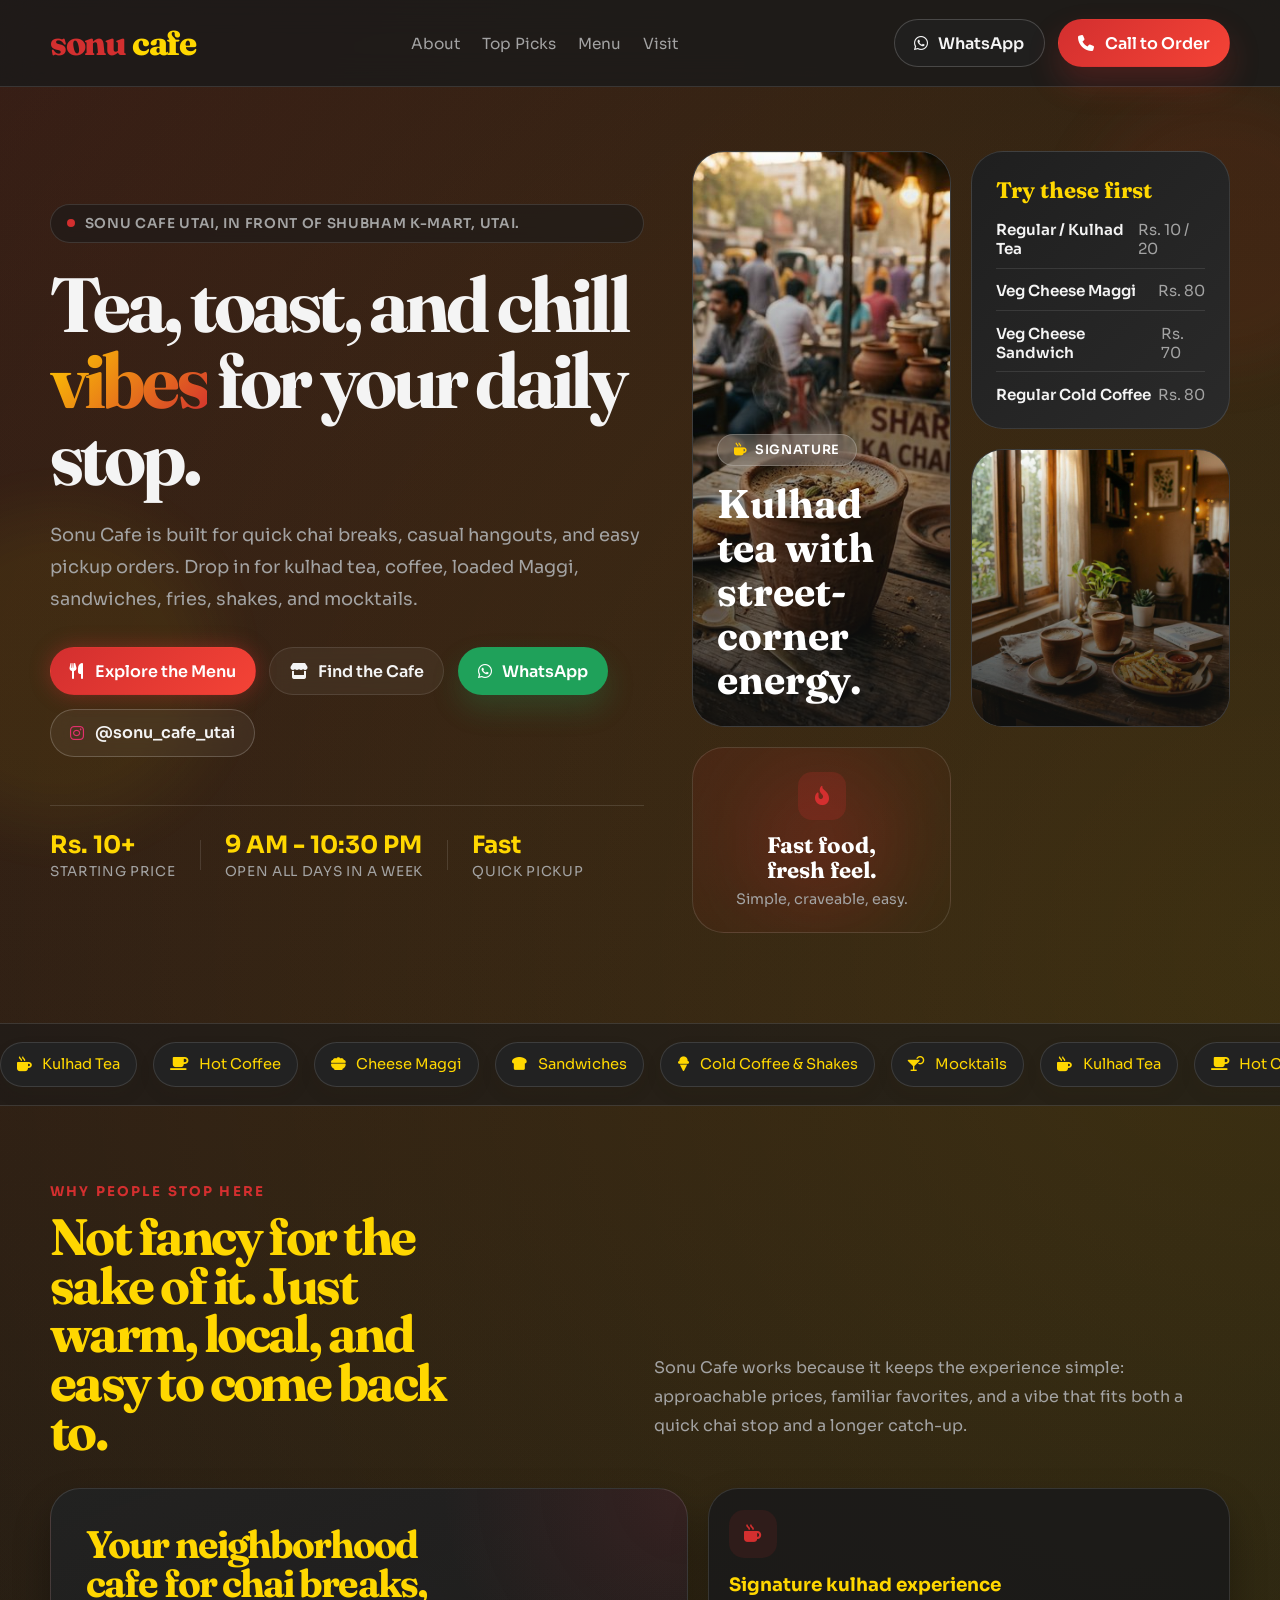
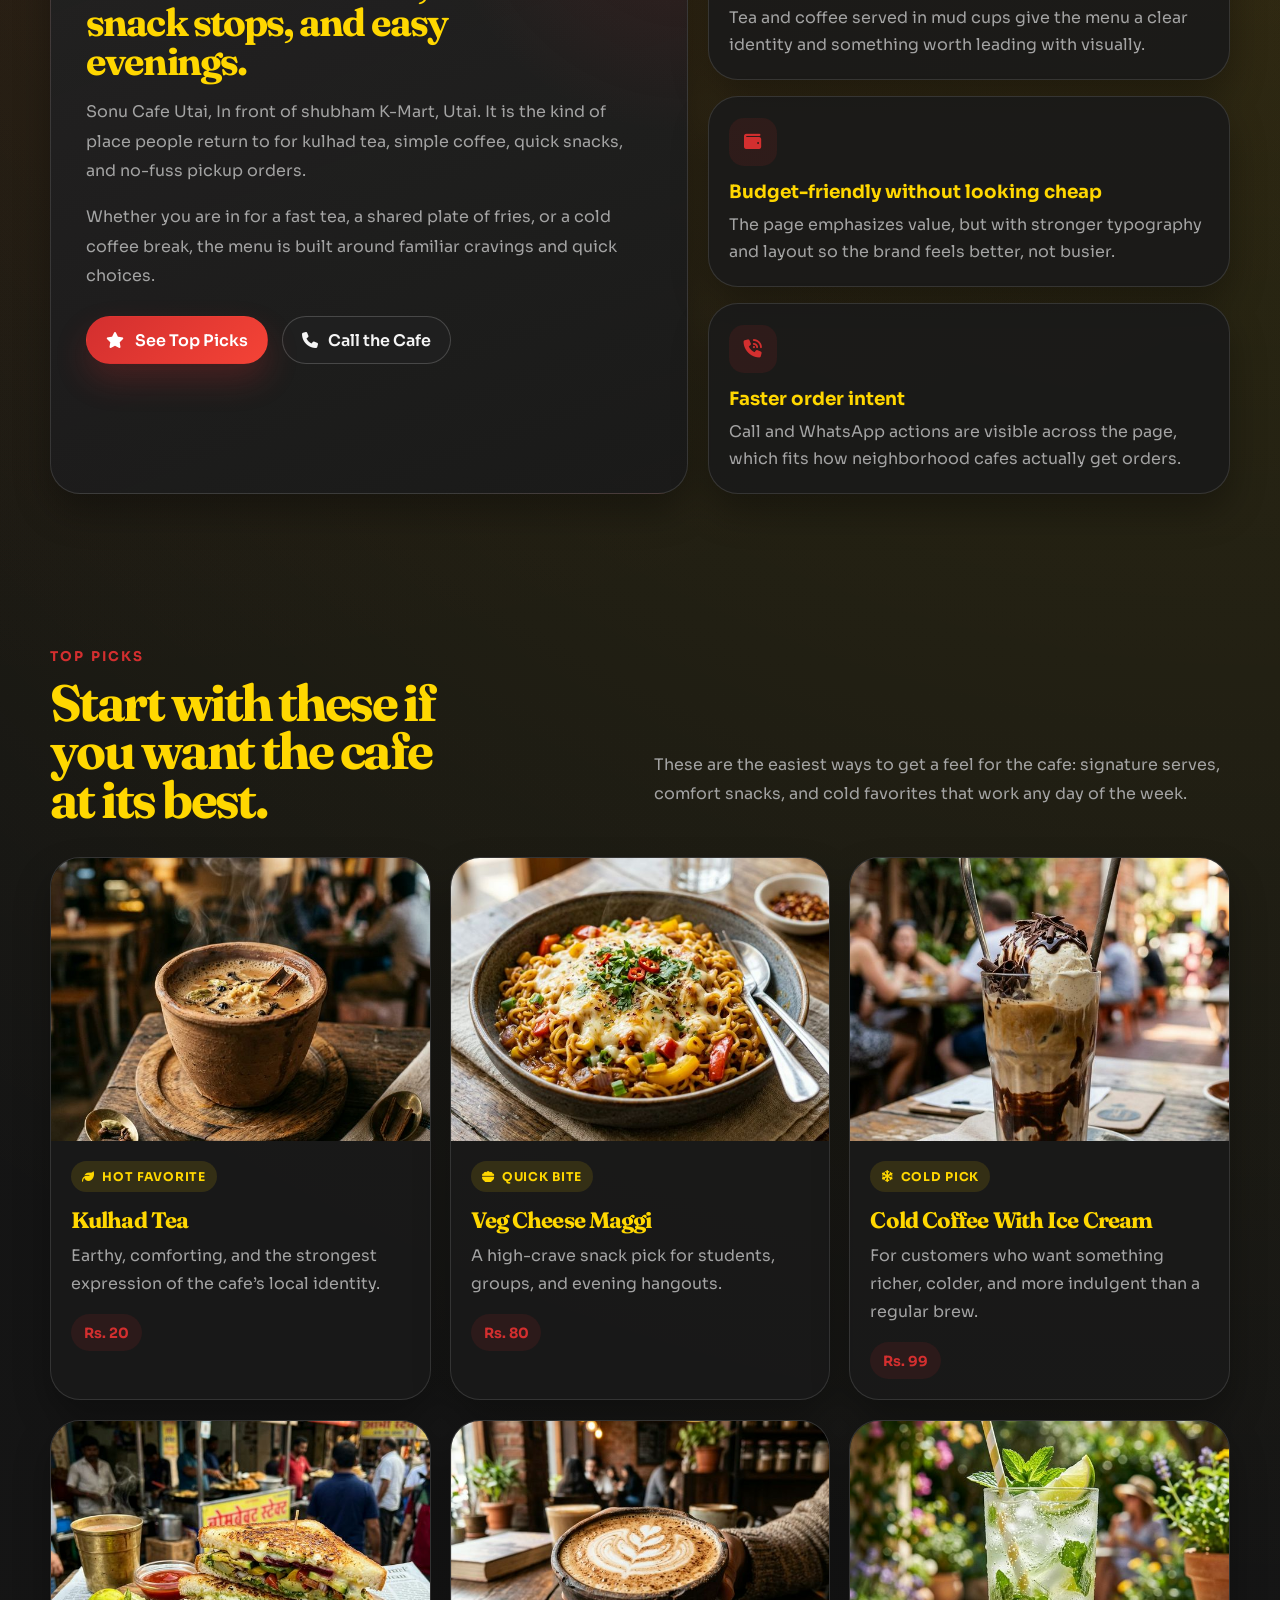
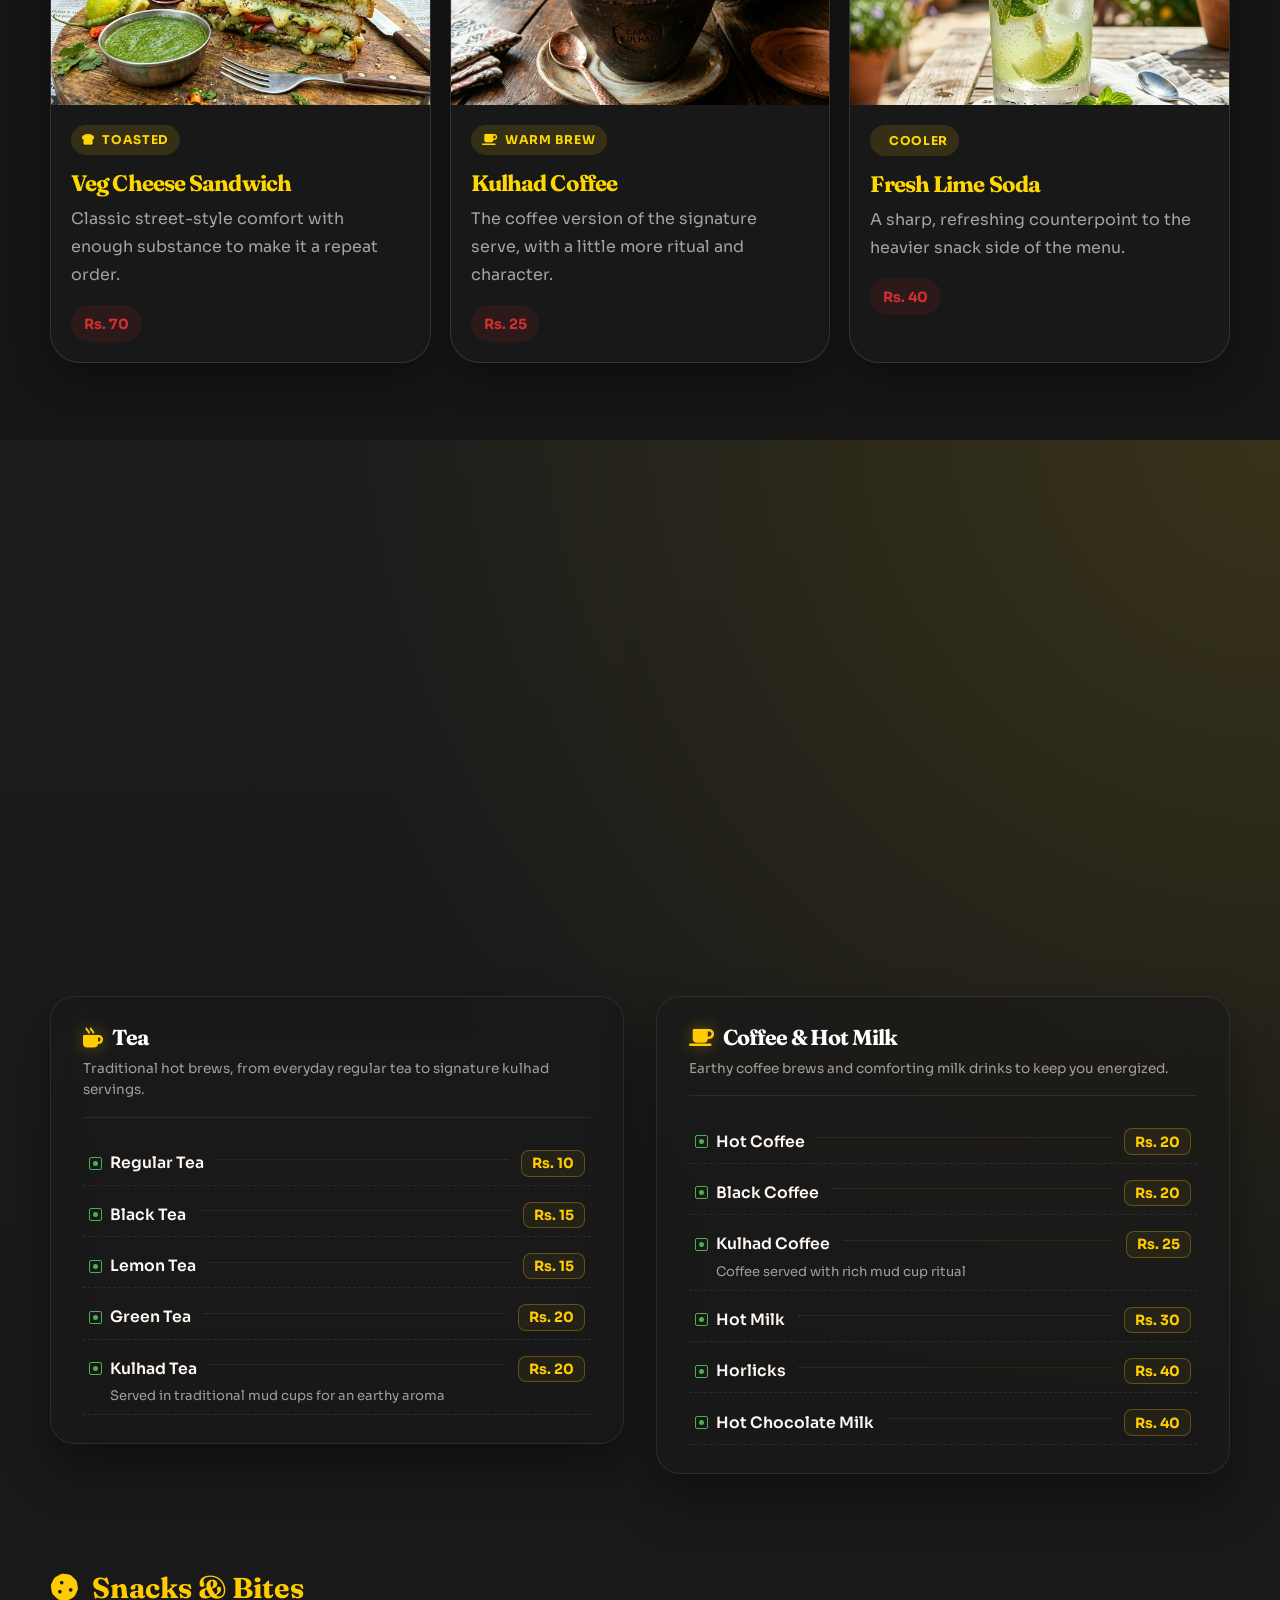
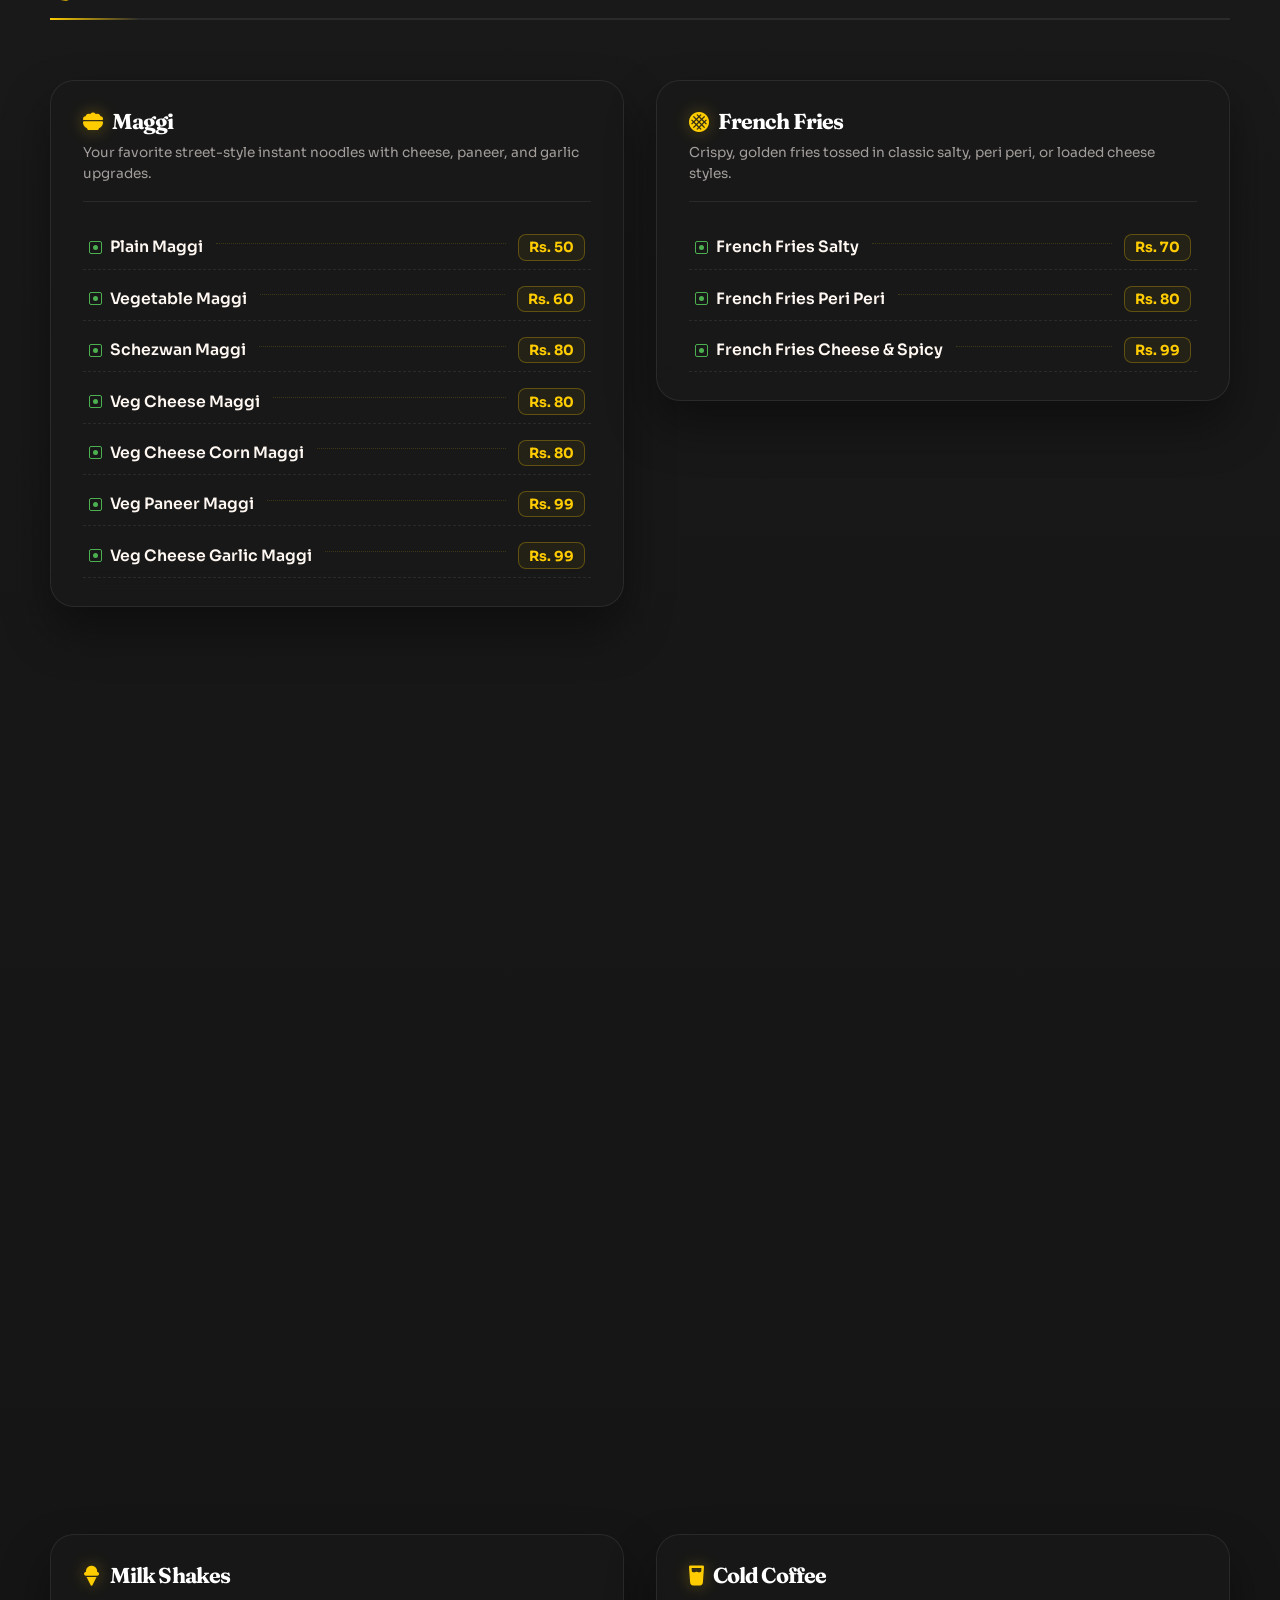
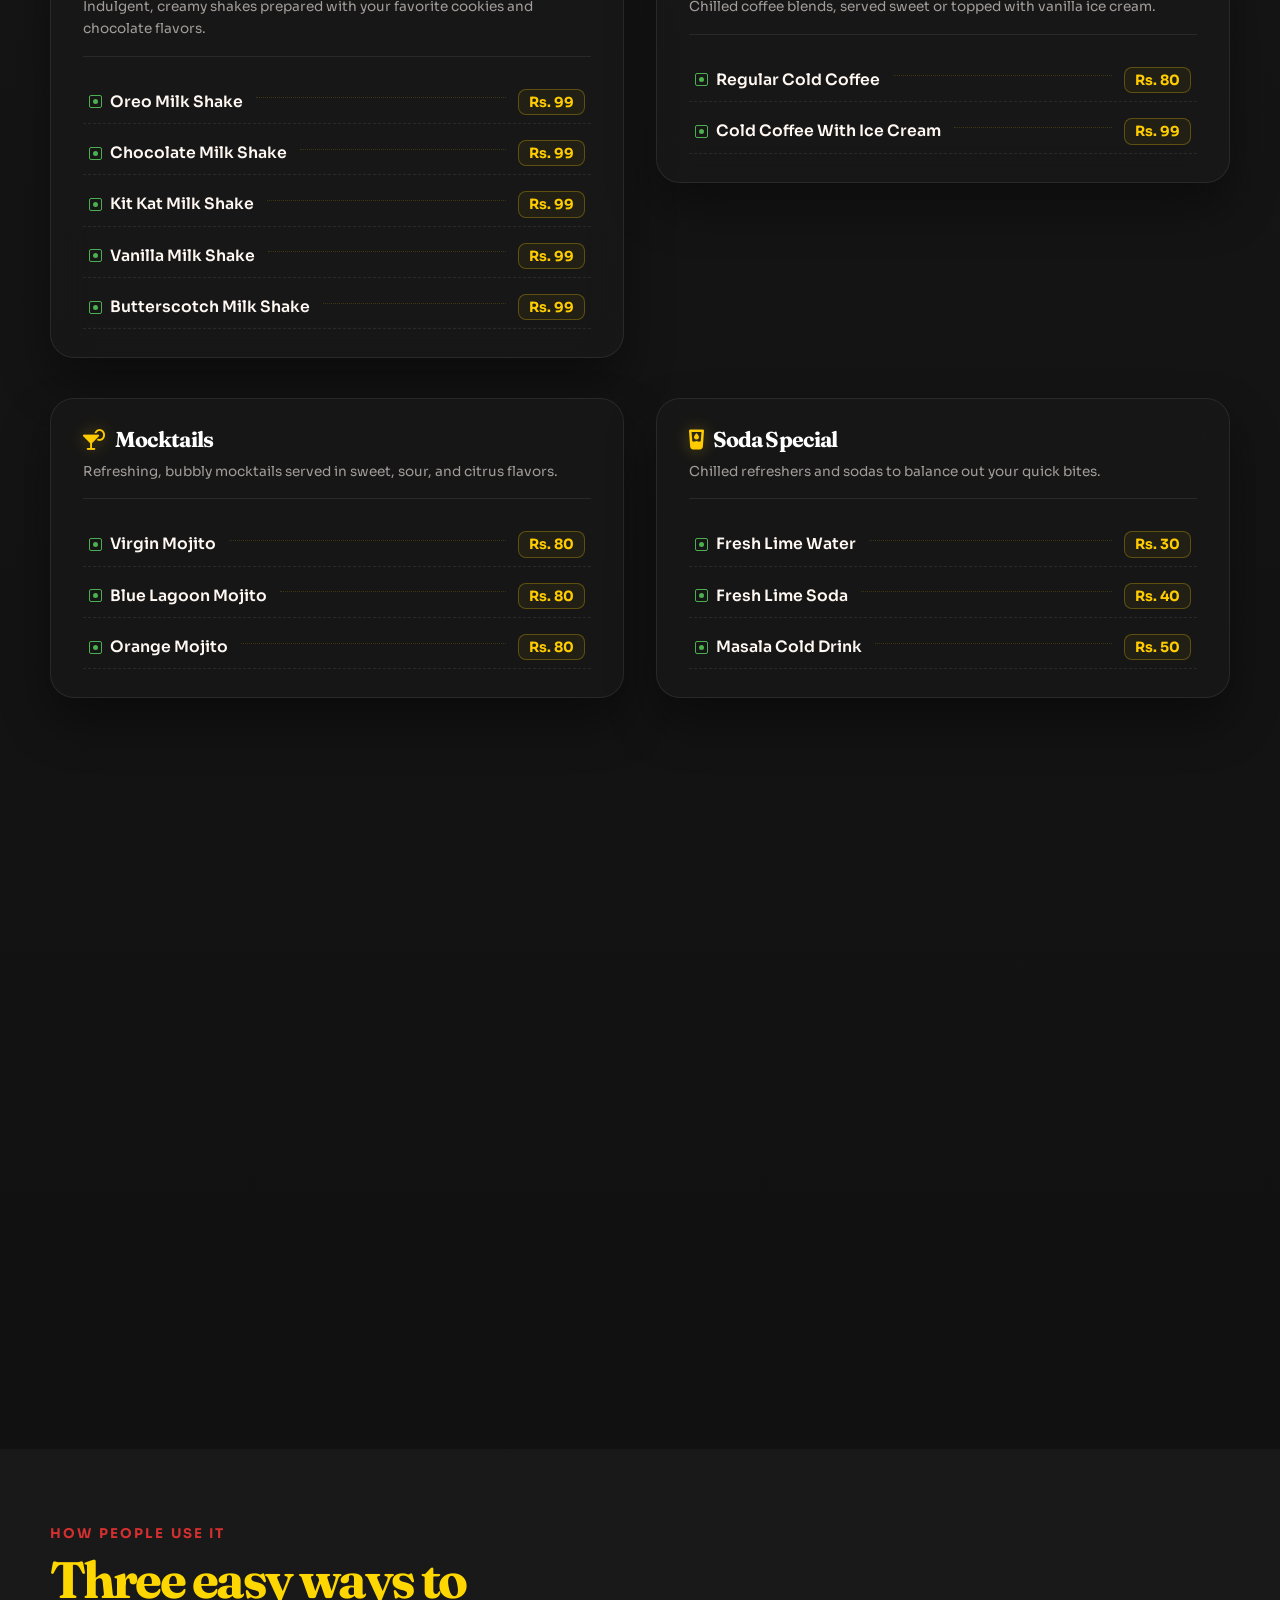
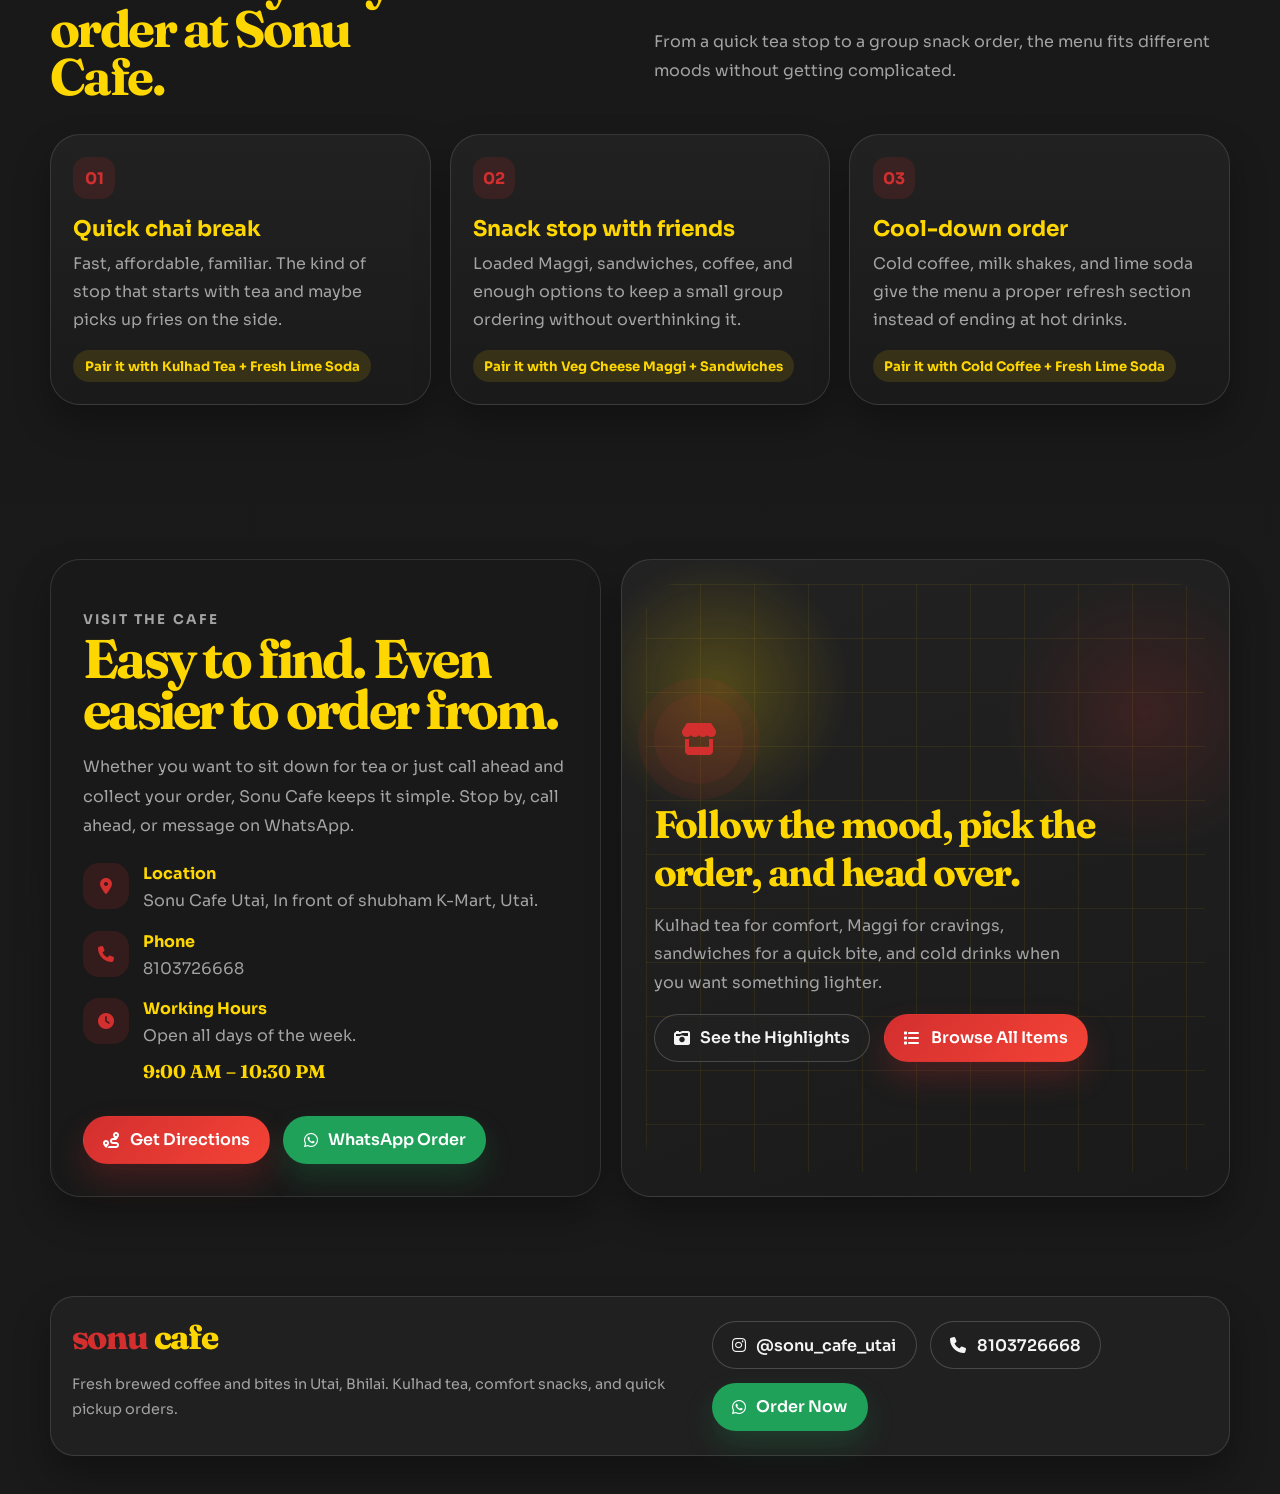
==== commit 75a6b924: "index.html" ====
--- a/index.html
+++ b/index.html
@@ -1097,15 +1097,42 @@
             button.addEventListener("click", () => {
                 const filter = button.dataset.filter;
 
+                // Update active button state
                 filterButtons.forEach((item) => {
                     const active = item === button;
                     item.classList.toggle("is-active", active);
                     item.setAttribute("aria-pressed", String(active));
                 });
 
+                // Scroll directly to the menu items grid, accounting for sticky header offset
+                const menuGrid = document.querySelector(".menu-grid");
+                if (menuGrid) {
+                    menuGrid.scrollIntoView({ behavior: "smooth", block: "start" });
+                }
+
+                // Staggered reveal animation for matching categories
+                let delay = 0;
                 categories.forEach((category) => {
                     const visible = filter === "all" || category.dataset.category === filter;
-                    category.hidden = !visible;
+                    
+                    if (visible) {
+                        // Temporarily remove classes to trigger fade-in slide-up transition
+                        category.classList.remove("is-visible");
+                        category.hidden = false;
+                        
+                        // Force a reflow
+                        void category.offsetWidth;
+                        
+                        const currentDelay = delay;
+                        setTimeout(() => {
+                            category.classList.add("is-visible");
+                        }, 50 + currentDelay);
+                        
+                        delay += 60; // 60ms stagger delay for smooth sequential reveal
+                    } else {
+                        category.classList.remove("is-visible");
+                        category.hidden = true;
+                    }
                 });
             });
         });
--- a/style.css
+++ b/style.css
@@ -867,103 +867,271 @@
     color: #fff7f1;
 }
 
+.filter-row {
+    justify-content: center;
+    margin-bottom: 2.5rem;
+}
+
 .filter-button {
-    min-height: 44px;
-    padding: 0 1rem;
+    min-height: 46px;
+    padding: 0 1.25rem;
     border-radius: 999px;
-    border: 1px solid rgba(255, 255, 255, 0.12);
-    background: rgba(255, 255, 255, 0.06);
-    color: rgba(255, 247, 241, 0.88);
+    border: 1px solid rgba(255, 255, 255, 0.1);
+    background: rgba(255, 255, 255, 0.04);
+    color: rgba(255, 247, 241, 0.82);
+    display: inline-flex;
+    align-items: center;
+    gap: 0.6rem;
+    font-weight: 500;
     transition:
         background-color var(--transition),
         color var(--transition),
         border-color var(--transition),
-        transform var(--transition);
+        transform var(--transition),
+        box-shadow var(--transition);
+}
+
+.filter-button i {
+    font-size: 0.95rem;
+    opacity: 0.85;
 }
 
 .filter-button:hover {
-    transform: translateY(-1px);
+    transform: translateY(-2px);
+    background: rgba(255, 255, 255, 0.08);
+    border-color: rgba(255, 215, 0, 0.3);
+    color: var(--saffron);
 }
 
 .filter-button.is-active {
     background: linear-gradient(135deg, var(--saffron), #f6cf72);
     border-color: transparent;
     color: #111111;
-    font-weight: 800;
+    font-weight: 700;
+    box-shadow: 0 8px 20px rgba(255, 204, 0, 0.25);
 }
 
 .menu-grid {
     display: grid;
-    grid-template-columns: repeat(2, minmax(0, 1fr));
-    gap: 1.2rem;
-    margin-top: 1.6rem;
+    grid-template-columns: repeat(2, 1fr);
+    gap: 2.5rem 2rem;
+    margin-top: 3.2rem;
+    max-width: var(--max-width);
+    margin-left: auto;
+    margin-right: auto;
+    width: 100%;
+}
+
+/* Menu Group Header Title */
+.menu-group-title {
+    grid-column: 1 / -1;
+    font-family: "Fraunces", serif;
+    font-size: 1.8rem;
+    color: var(--saffron);
+    margin: 3.5rem 0 1.2rem;
+    border-bottom: 2px solid rgba(255, 255, 255, 0.08);
+    padding-bottom: 0.85rem;
+    display: flex;
+    align-items: center;
+    gap: 0.8rem;
+    position: relative;
+}
+
+.menu-group-title::after {
+    content: '';
+    position: absolute;
+    bottom: -2px;
+    left: 0;
+    width: 90px;
+    height: 2px;
+    background: linear-gradient(90deg, var(--saffron), transparent);
+}
+
+.menu-group-title[hidden] {
+    display: none;
 }
 
 .menu-category {
-    padding: 1.35rem;
-    background: rgba(34, 34, 34, 0.4);
-    border-color: rgba(255, 255, 255, 0.08);
+    grid-column: span 1;
+    align-self: start;
+    padding: 1.75rem 2rem;
+    background: rgba(26, 26, 26, 0.65);
+    backdrop-filter: blur(20px);
+    -webkit-backdrop-filter: blur(20px);
+    border: 1px solid rgba(255, 255, 255, 0.08);
     color: #fff7f1;
-    box-shadow: none;
+    box-shadow: 0 24px 48px rgba(0, 0, 0, 0.4);
+    border-radius: 24px;
+    transition: transform 350ms cubic-bezier(0.16, 1, 0.3, 1), 
+                border-color 350ms ease, 
+                box-shadow 350ms ease;
+    display: flex;
+    flex-direction: column;
+    gap: 1.5rem;
 }
 
 .menu-category[hidden] {
-    display: none;
-}
-
-.menu-category h3 {
-    font-size: 1.65rem;
-    color: #fff7f1;
-}
-
-.menu-category .category-note {
-    margin: 0.6rem 0 0;
-    color: rgba(255, 247, 241, 0.7);
-    line-height: 1.7;
-    font-size: 0.94rem;
+    display: none !important;
+}
+
+.menu-category:hover {
+    transform: translateY(-4px);
+    border-color: rgba(255, 215, 0, 0.3);
+    box-shadow: 0 32px 64px rgba(255, 215, 0, 0.08), 0 16px 32px rgba(0, 0, 0, 0.45);
+}
+
+.category-info-panel {
+    display: flex;
+    flex-direction: column;
+    gap: 0.45rem;
+    border-bottom: 1px solid rgba(255, 255, 255, 0.08);
+    padding-bottom: 1rem;
+}
+
+.category-info-panel h3 {
+    font-size: 1.35rem;
+    color: #ffffff;
+    display: flex;
+    align-items: center;
+    gap: 0.6rem;
+    margin: 0;
+    font-family: "Fraunces", serif;
+    letter-spacing: -0.04em;
+    line-height: 1.2;
+}
+
+.category-info-panel h3 i {
+    font-size: 1.25rem;
+    filter: drop-shadow(0 0 8px rgba(255, 204, 0, 0.35));
+}
+
+.category-info-panel .category-note {
+    margin: 0;
+    color: rgba(255, 247, 241, 0.6);
+    line-height: 1.6;
+    font-size: 0.85rem;
+}
+
+/* Veg Badge styling */
+.veg-badge {
+    display: inline-flex;
+    align-items: center;
+    gap: 0.4rem;
+    padding: 0.25rem 0.55rem;
+    border: 1.5px solid #4caf50;
+    border-radius: 6px;
+    font-size: 0.72rem;
+    font-weight: 700;
+    color: #4caf50;
+    text-transform: uppercase;
+    letter-spacing: 0.05em;
+    background: rgba(76, 175, 80, 0.08);
+}
+
+.veg-dot {
+    width: 7px;
+    height: 7px;
+    background-color: #4caf50;
+    border-radius: 50%;
+}
+
+/* Veg Icon on items */
+.veg-icon {
+    display: inline-flex;
+    align-items: center;
+    justify-content: center;
+    width: 13px;
+    height: 13px;
+    border: 1px solid #4caf50;
+    border-radius: 2px;
+    margin-right: 0.5rem;
+    flex-shrink: 0;
+    align-self: center;
+}
+
+.veg-dot-inner {
+    width: 5px;
+    height: 5px;
+    background-color: #4caf50;
+    border-radius: 50%;
 }
 
 .menu-list {
     list-style: none;
     padding: 0;
-    margin: 1.35rem 0 0;
-    display: grid;
-    gap: 0.85rem;
+    margin: 0;
+    display: flex;
+    flex-direction: column;
+    gap: 0.5rem;
 }
 
 .menu-list li {
     display: flex;
-    align-items: start;
+    flex-direction: column;
+    gap: 0.2rem;
+    padding: 0.5rem 0.4rem;
+    border-bottom: 1px dashed rgba(255, 255, 255, 0.08);
+    transition: transform 250ms ease, background-color 250ms ease, border-radius 250ms ease;
+}
+
+.menu-list li:last-child {
+    border-bottom: 1px dashed rgba(255, 255, 255, 0.08);
+}
+
+.menu-list li:hover {
+    transform: translateX(4px);
+    background-color: rgba(255, 255, 255, 0.03);
+    border-radius: 8px;
+}
+
+.menu-item-main {
+    display: flex;
     justify-content: space-between;
-    gap: 1rem;
-    padding-bottom: 0.85rem;
-    border-bottom: 1px solid rgba(255, 255, 255, 0.1);
-}
-
-.menu-list li:last-child {
-    padding-bottom: 0;
-    border-bottom: 0;
-}
-
-.menu-item-copy strong,
-.menu-list strong {
-    display: block;
-    font-size: 1rem;
-}
-
-.menu-item-copy span {
-    display: block;
-    margin-top: 0.2rem;
-    color: rgba(255, 247, 241, 0.66);
-    font-size: 0.86rem;
-    line-height: 1.5;
-}
-
-.menu-list em {
-    font-style: normal;
+    align-items: center;
+    gap: 0.8rem;
+    width: 100%;
+}
+
+.menu-item-name {
+    font-size: 0.98rem;
+    font-weight: 600;
+    color: #fff7f1;
+    display: flex;
+    align-items: center;
+}
+
+.menu-item-dots {
+    flex-grow: 1;
+    border-bottom: 1px dotted rgba(255, 215, 0, 0.16);
+    position: relative;
+    top: -4px;
+}
+
+.menu-item-price {
+    font-size: 0.88rem;
+    font-weight: 700;
     color: var(--saffron);
-    font-weight: 700;
+    background: rgba(255, 204, 0, 0.05);
+    border: 1px solid rgba(255, 204, 0, 0.28);
+    padding: 0.2rem 0.6rem;
+    border-radius: 8px;
     white-space: nowrap;
+    box-shadow: none;
+    transition: all 250ms ease;
+}
+
+.menu-list li:hover .menu-item-price {
+    background: rgba(255, 204, 0, 0.12);
+    border-color: rgba(255, 204, 0, 0.5);
+    box-shadow: 0 0 10px rgba(255, 204, 0, 0.18);
+    transform: scale(1.05);
+}
+
+.menu-item-desc {
+    font-size: 0.82rem;
+    color: rgba(255, 247, 241, 0.6);
+    line-height: 1.6;
+    padding-left: 1.3rem; /* Indents description to align with item name text */
 }
 
 .moods-grid {
@@ -1204,18 +1372,7 @@
     transform: scale(1.05);
 }
 
-/* Menu list items subtle slide right */
-.menu-list li {
-    transition: transform 250ms ease, background-color 250ms ease;
-    padding: 0.5rem;
-    margin: -0.5rem;
-    border-radius: 8px;
-}
-
-.menu-list li:hover {
-    transform: translateX(6px);
-    background-color: rgba(255, 255, 255, 0.04);
-}
+/* Menu hover animation handled in menu-list styles above */
 
 /* Playful spring animation for icons on hover */
 .visit-list i, 
@@ -1237,9 +1394,29 @@
     .story-grid,
     .visit-grid,
     .signature-grid,
-    .moods-grid,
+    .moods-grid {
+        grid-template-columns: 1fr;
+    }
+
+    .menu-grid {
+        display: flex;
+        flex-direction: column;
+        gap: 2rem;
+    }
+
     .menu-grid {
         grid-template-columns: 1fr;
+        gap: 2rem;
+    }
+
+    .menu-category {
+        padding: 1.25rem 1.5rem;
+        gap: 1.2rem;
+        border-radius: 20px;
+    }
+
+    .category-info-panel {
+        padding-bottom: 0.85rem;
     }
 
     .hero-bento {
